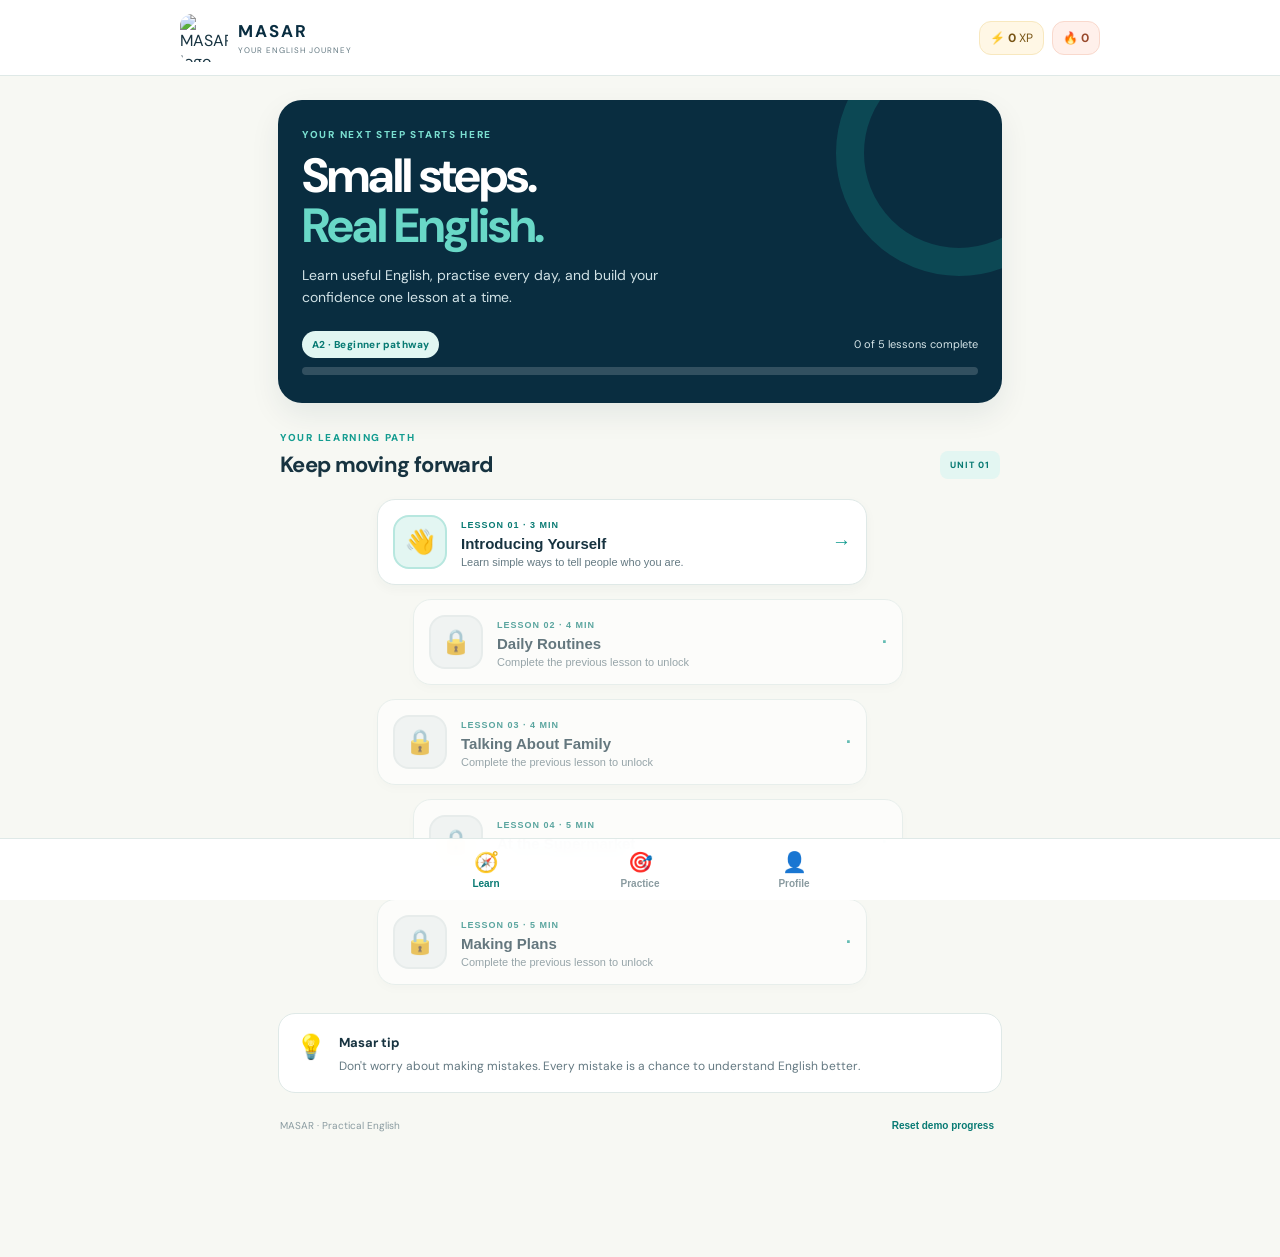
==== index.html @ 2ec02fc0 "Add files via upload Add MASAR app files" ====
<!doctype html>
<html lang="en">
<head>
  <meta charset="utf-8">
  <meta name="viewport" content="width=device-width, initial-scale=1, viewport-fit=cover">
  <meta name="theme-color" content="#092d40">
  <meta name="description" content="MASAR — practical English learning through short lessons and interactive practice.">
  <link rel="manifest" href="manifest.webmanifest">
  <link rel="icon" href="assets/app-icon.png">
  <link rel="stylesheet" href="styles.css">
  <title>MASAR — English Journey</title>
</head>
<body>
  <header class="topbar">
    <div class="brand"><img src="assets/masar-logo.jpg" alt="MASAR logo"><div><strong>MASAR</strong><small>YOUR ENGLISH JOURNEY</small></div></div>
    <div class="stats"><span title="Experience points">⚡ <b id="xp">0</b> XP</span><span title="Learning streak">🔥 <b id="streak">0</b></span></div>
  </header>

  <main>
    <section class="welcome">
      <p class="eyebrow">YOUR NEXT STEP STARTS HERE</p>
      <h1>Small steps.<br><span>Real English.</span></h1>
      <p class="sub">Learn useful English, practise every day, and build your confidence one lesson at a time.</p>
      <div class="level-row"><span class="pill">A2 · Beginner pathway</span><span id="progress-label">0 of 5 lessons complete</span></div>
      <div class="progress"><div id="progress-bar"></div></div>
    </section>

    <section class="path-section">
      <div class="section-title"><div><p class="eyebrow">YOUR LEARNING PATH</p><h2>Keep moving forward</h2></div><span class="tiny-badge">UNIT 01</span></div>
      <div id="lesson-path" class="lesson-path"></div>
    </section>

    <section class="note-card">
      <div class="note-icon">💡</div><div><strong>Masar tip</strong><p>Don't worry about making mistakes. Every mistake is a chance to understand English better.</p></div>
    </section>
    <footer><span>MASAR · Practical English</span><button id="reset-btn" class="text-button">Reset demo progress</button></footer>
  </main>

  <nav class="bottom-nav" aria-label="Main navigation">
    <button class="nav-item active" data-nav="learn"><span>🧭</span>Learn</button>
    <button class="nav-item" data-nav="practice"><span>🎯</span>Practice</button>
    <button class="nav-item" data-nav="profile"><span>👤</span>Profile</button>
  </nav>

  <dialog id="lesson-dialog">
    <div class="dialog-head"><span id="lesson-unit" class="pill">LESSON</span><button id="close-dialog" class="close" aria-label="Close">×</button></div>
    <div id="lesson-content"></div>
  </dialog>
  <div id="toast" class="toast" role="status"></div>
  <script src="app.js"></script>
</body>
</html>
---- styles.css ----
@import url('https://fonts.googleapis.com/css2?family=DM+Sans:wght@400;500;600;700;800&display=swap');
:root{--navy:#092d40;--teal:#159d91;--teal-dark:#087a73;--mint:#e3f6f2;--cream:#f7f8f3;--ink:#173340;--muted:#647982;--line:#dfe9e7;--white:#fff;--gold:#f4b740;--shadow:0 12px 30px rgba(9,45,64,.08)}
*{box-sizing:border-box}body{margin:0;background:var(--cream);color:var(--ink);font-family:"DM Sans",Arial,sans-serif;padding-bottom:90px}.topbar{height:76px;display:flex;align-items:center;justify-content:space-between;padding:10px max(18px,calc((100vw - 920px)/2));background:#fff;border-bottom:1px solid var(--line);position:sticky;top:0;z-index:5}.brand{display:flex;align-items:center;gap:10px}.brand img{width:48px;height:48px;object-fit:cover;border-radius:12px}.brand strong{display:block;font-size:17px;letter-spacing:2px;color:var(--navy)}.brand small{display:block;font-size:8px;letter-spacing:1px;color:var(--muted);margin-top:3px}.stats{display:flex;gap:8px}.stats span{background:#fff7e5;border:1px solid #f8e8bf;padding:8px 10px;border-radius:12px;font-size:12px;color:#775414}.stats span+span{background:#fff0eb;border-color:#f9d9cd;color:#994a2d}main{max-width:760px;margin:auto;padding:24px 18px 30px}.welcome{background:var(--navy);color:white;padding:28px 24px;border-radius:24px;position:relative;overflow:hidden;box-shadow:var(--shadow)}.welcome:after{content:"";position:absolute;width:190px;height:190px;border:28px solid rgba(21,157,145,.24);border-radius:50%;right:-80px;top:-70px}.eyebrow{font-size:10px;letter-spacing:1.7px;font-weight:800;color:var(--teal);margin:0 0 10px}.welcome .eyebrow{color:#7be0d1}.welcome h1{font-size:clamp(32px,7vw,48px);line-height:1.05;letter-spacing:-1.8px;margin:0 0 12px;position:relative;z-index:1}.welcome h1 span{color:#69d8c7}.sub{max-width:430px;line-height:1.6;color:#d1e2e6;font-size:14px;margin:0 0 22px}.level-row{display:flex;align-items:center;justify-content:space-between;gap:8px;flex-wrap:wrap;font-size:11px;color:#d5e4e7;margin-bottom:9px}.pill{background:#e1f6f2;color:#087a73;padding:7px 10px;border-radius:999px;font-size:10px;font-weight:800;letter-spacing:.4px}.progress{height:8px;border-radius:99px;background:rgba(255,255,255,.17);overflow:hidden}.progress div{height:100%;width:0;background:#69d8c7;border-radius:99px;transition:width .3s}.path-section{padding:28px 2px}.section-title{display:flex;justify-content:space-between;align-items:end;margin-bottom:20px}.section-title h2{font-size:22px;letter-spacing:-.6px;margin:0}.section-title .eyebrow{margin-bottom:6px}.tiny-badge{font-size:9px;font-weight:800;letter-spacing:1px;color:var(--teal-dark);background:var(--mint);padding:8px 10px;border-radius:8px}.lesson-path{display:flex;flex-direction:column;align-items:center;gap:14px}.lesson-card{width:min(100%,490px);background:#fff;border:1px solid var(--line);border-radius:18px;padding:15px;display:flex;align-items:center;gap:14px;box-shadow:0 4px 12px rgba(9,45,64,.035);cursor:pointer;text-align:left;color:inherit;transition:transform .15s,border .15s}.lesson-card:hover{transform:translateY(-2px);border-color:#9bd9d0}.lesson-card:nth-child(even){margin-left:36px}.lesson-card:nth-child(odd){margin-right:36px}.lesson-card:disabled{cursor:not-allowed;opacity:.65}.lesson-icon{width:54px;height:54px;flex-shrink:0;border-radius:16px;display:grid;place-items:center;font-size:24px;background:var(--mint);border:2px solid #b7e7df}.lesson-card.done .lesson-icon{background:#dff6df;border-color:#a6dfa6}.lesson-card.locked .lesson-icon{background:#edf1f2;border-color:#e0e7e8}.lesson-meta{flex:1}.lesson-meta small{font-size:9px;color:var(--teal-dark);font-weight:800;letter-spacing:1px}.lesson-meta strong{display:block;font-size:15px;margin:4px 0}.lesson-meta p{margin:0;font-size:11px;color:var(--muted)}.lesson-arrow{font-size:19px;color:var(--teal);font-weight:800}.note-card{display:flex;gap:13px;background:#fff;border:1px solid var(--line);padding:17px;border-radius:17px}.note-icon{font-size:24px}.note-card strong{font-size:13px}.note-card p{font-size:12px;color:var(--muted);line-height:1.5;margin:5px 0 0}footer{display:flex;justify-content:space-between;gap:10px;align-items:center;color:#8a9ba0;font-size:10px;padding:26px 2px 5px}.text-button{border:0;background:none;color:var(--teal-dark);font-weight:700;font-size:10px;cursor:pointer}.bottom-nav{position:fixed;bottom:0;left:0;right:0;display:flex;justify-content:center;gap:min(15vw,100px);background:rgba(255,255,255,.96);border-top:1px solid var(--line);padding:10px 15px max(10px,env(safe-area-inset-bottom));z-index:6;backdrop-filter:blur(12px)}.nav-item{border:0;background:transparent;color:#8a9ba0;display:flex;flex-direction:column;align-items:center;gap:4px;font-size:10px;font-weight:700;min-width:54px;cursor:pointer}.nav-item span{font-size:20px}.nav-item.active{color:var(--teal-dark)}dialog{border:0;border-radius:24px;padding:0;width:min(92vw,500px);max-height:88vh;overflow:auto;box-shadow:0 25px 80px rgba(0,0,0,.25);color:var(--ink)}dialog::backdrop{background:rgba(4,25,35,.6);backdrop-filter:blur(3px)}.dialog-head{display:flex;justify-content:space-between;align-items:center;padding:18px 20px 0}.close{border:0;background:#eef4f3;width:34px;height:34px;border-radius:50%;font-size:22px;cursor:pointer;color:var(--navy)}#lesson-content{padding:10px 22px 24px}.lesson-heading{font-size:25px;margin:10px 0}.lesson-desc{font-size:13px;color:var(--muted);line-height:1.6}.phrase{background:#f0f8f6;border-left:4px solid var(--teal);padding:13px;border-radius:10px;margin:10px 0}.phrase strong{display:block;font-size:17px;color:var(--navy)}.phrase span{font-size:12px;color:var(--muted)}.question{margin:22px 0 12px;font-weight:800;font-size:15px}.answers{display:grid;gap:9px}.answer{padding:13px 14px;text-align:left;background:#fff;border:2px solid var(--line);border-radius:12px;color:var(--ink);font-size:13px;cursor:pointer}.answer.selected{border-color:var(--teal);background:#effaf8}.answer.correct{border-color:#42a85b;background:#e9f8ec}.answer.wrong{border-color:#d86b5e;background:#fff0ee}.feedback{font-size:12px;font-weight:700;margin:12px 0;min-height:18px}.primary-btn{width:100%;border:0;border-radius:13px;padding:14px;background:var(--teal);color:white;font-weight:800;font-size:14px;cursor:pointer;margin-top:12px}.primary-btn:disabled{opacity:.4;cursor:not-allowed}.toast{position:fixed;bottom:90px;left:50%;transform:translate(-50%,20px);opacity:0;pointer-events:none;background:var(--navy);color:white;padding:12px 17px;border-radius:12px;font-size:12px;z-index:20;transition:.2s;max-width:90vw;text-align:center}.toast.show{opacity:1;transform:translate(-50%,0)}.profile-panel{background:#fff;border:1px solid var(--line);padding:22px;border-radius:20px;margin-top:20px}.profile-panel h2{margin-top:0}.profile-stat{display:flex;justify-content:space-between;border-bottom:1px solid var(--line);padding:13px 0;font-size:13px}.profile-stat:last-child{border:0}@media(max-width:420px){.welcome{padding:24px 18px}.lesson-card:nth-child(even){margin-left:14px}.lesson-card:nth-child(odd){margin-right:14px}.lesson-icon{width:47px;height:47px}.lesson-meta strong{font-size:13px}.section-title h2{font-size:19px}}
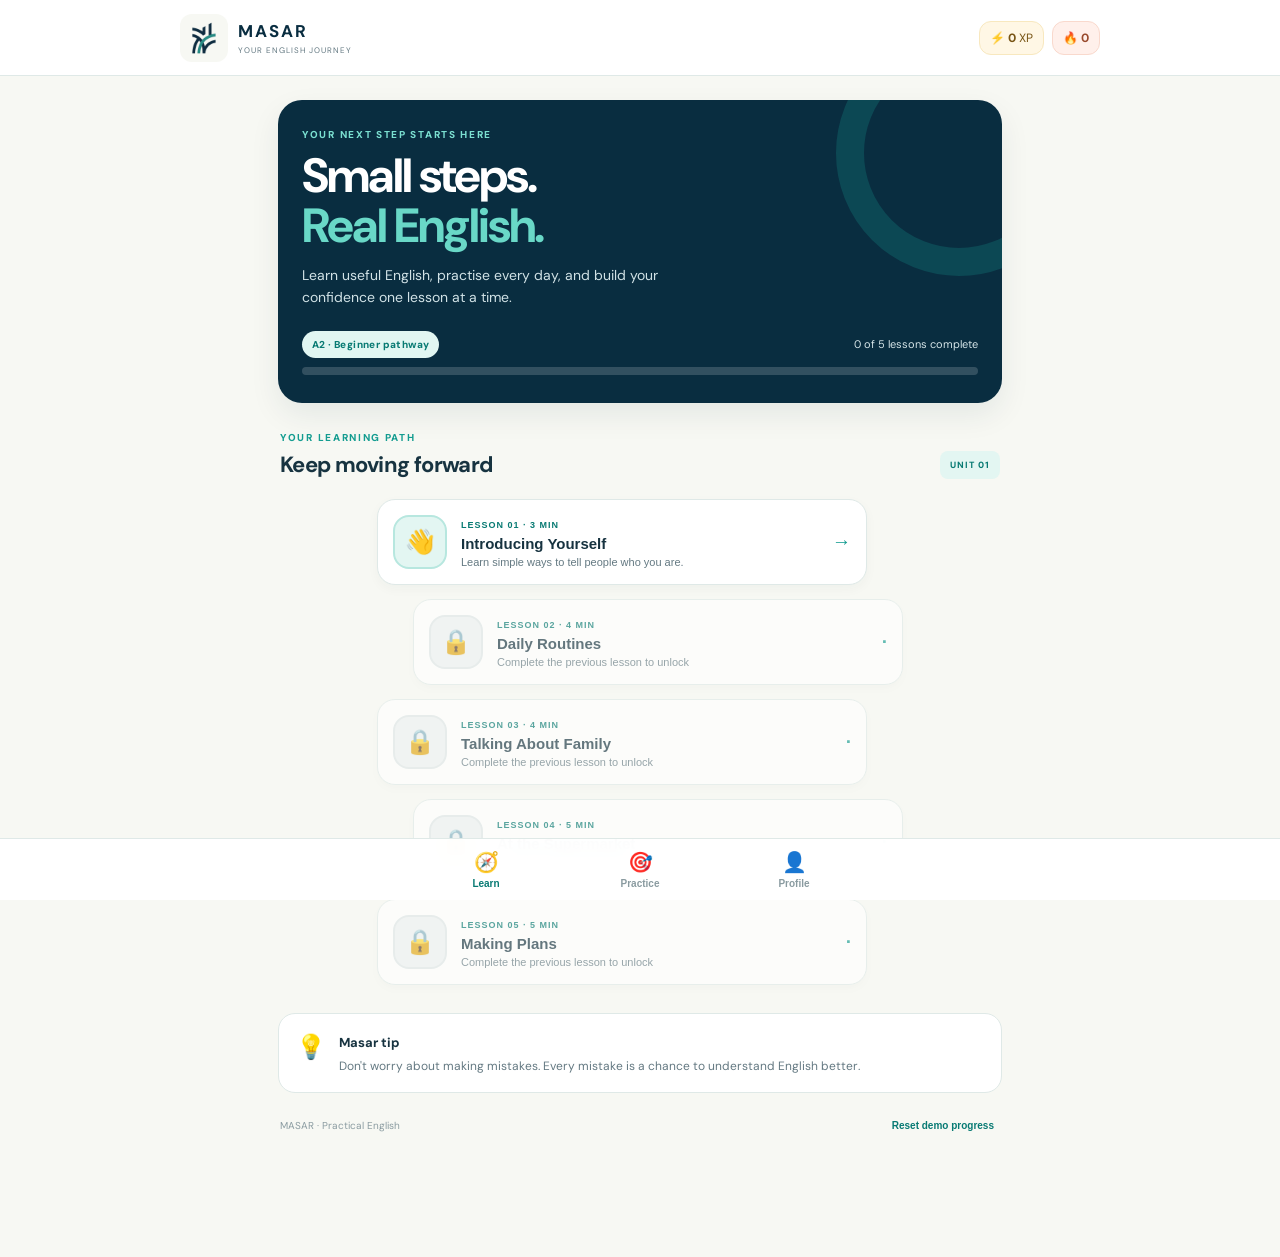
==== commit f09f4f06: "Update logo image source in index.html Update logo path to use the new MASAR PNG image" ====
--- a/index.html
+++ b/index.html
@@ -12,7 +12,7 @@
 </head>
 <body>
   <header class="topbar">
-    <div class="brand"><img src="assets/masar-logo.jpg" alt="MASAR logo"><div><strong>MASAR</strong><small>YOUR ENGLISH JOURNEY</small></div></div>
+    <div class="brand"><img src="masar-logo.png" alt="MASAR logo"><div><strong>MASAR</strong><small>YOUR ENGLISH JOURNEY</small></div></div>
     <div class="stats"><span title="Experience points">⚡ <b id="xp">0</b> XP</span><span title="Learning streak">🔥 <b id="streak">0</b></span></div>
   </header>
 
@@ -49,4 +49,4 @@
   <div id="toast" class="toast" role="status"></div>
   <script src="app.js"></script>
 </body>
-</html>+</html>
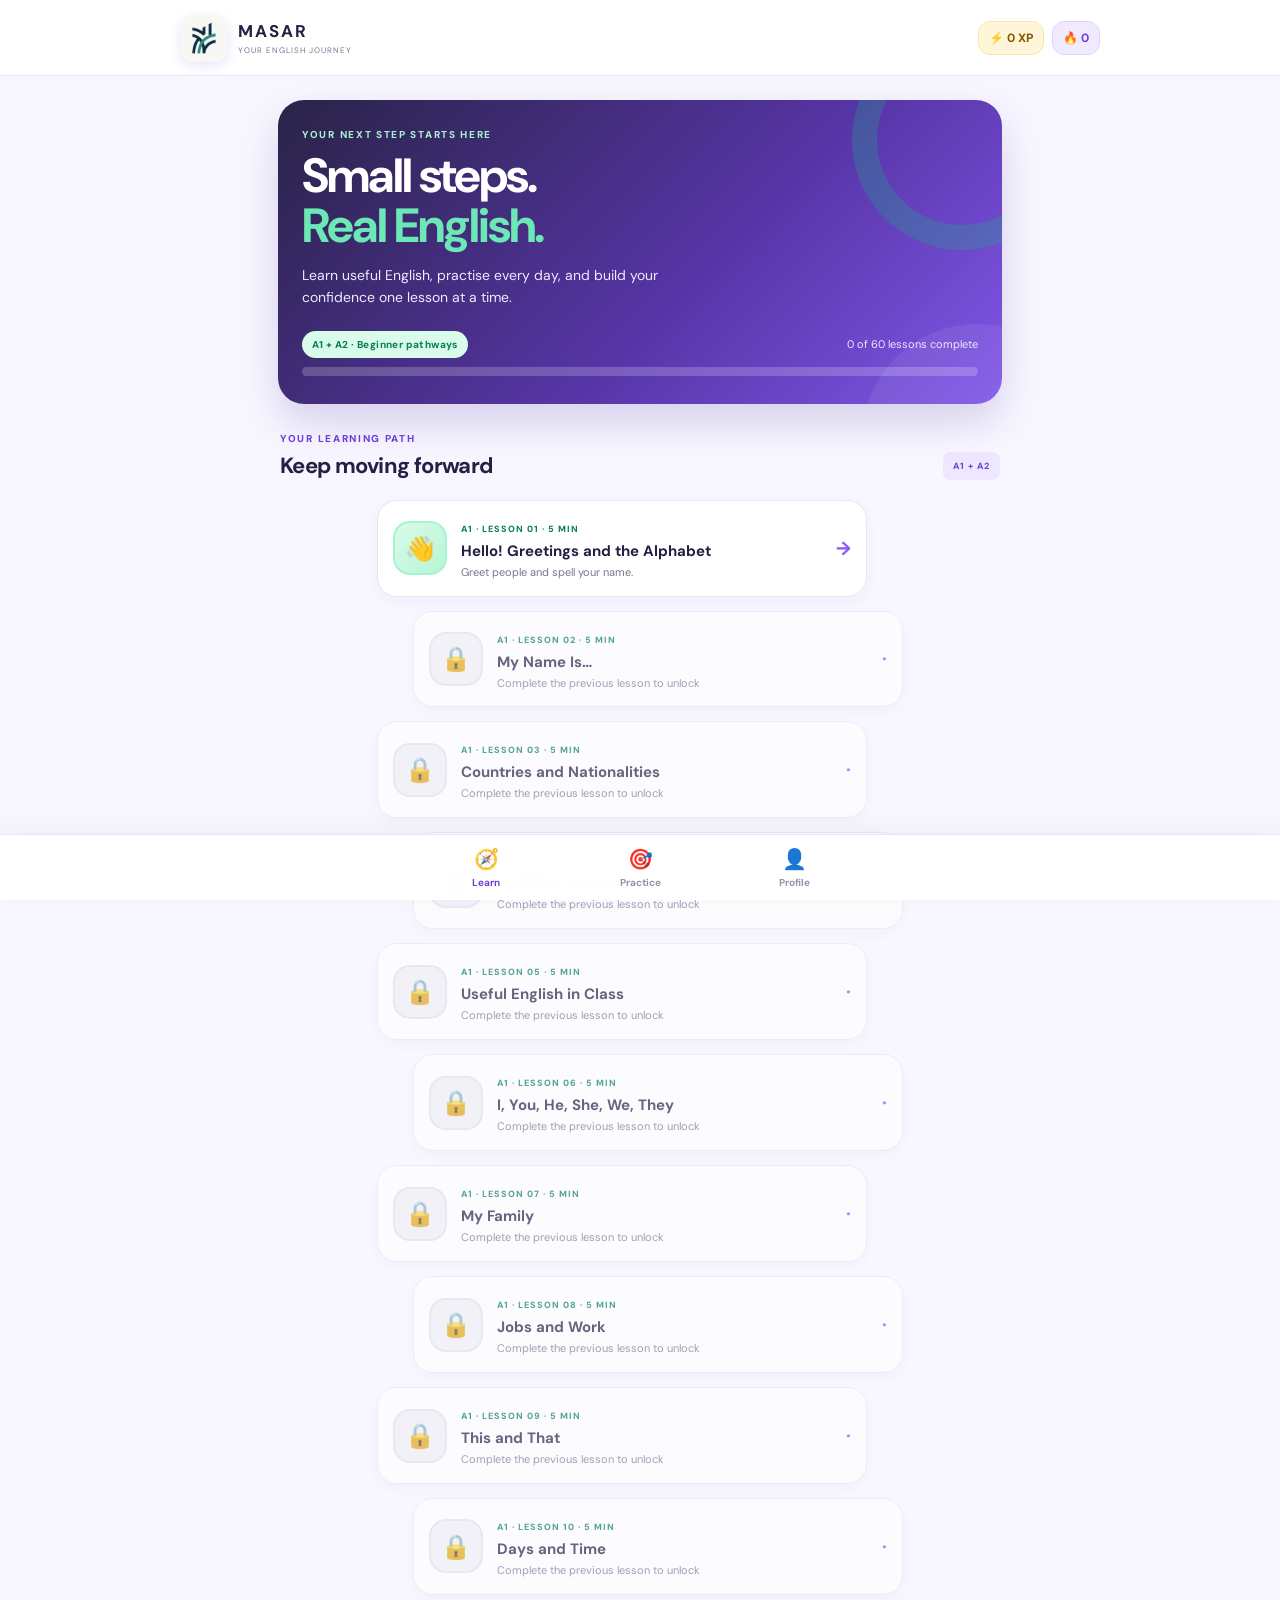
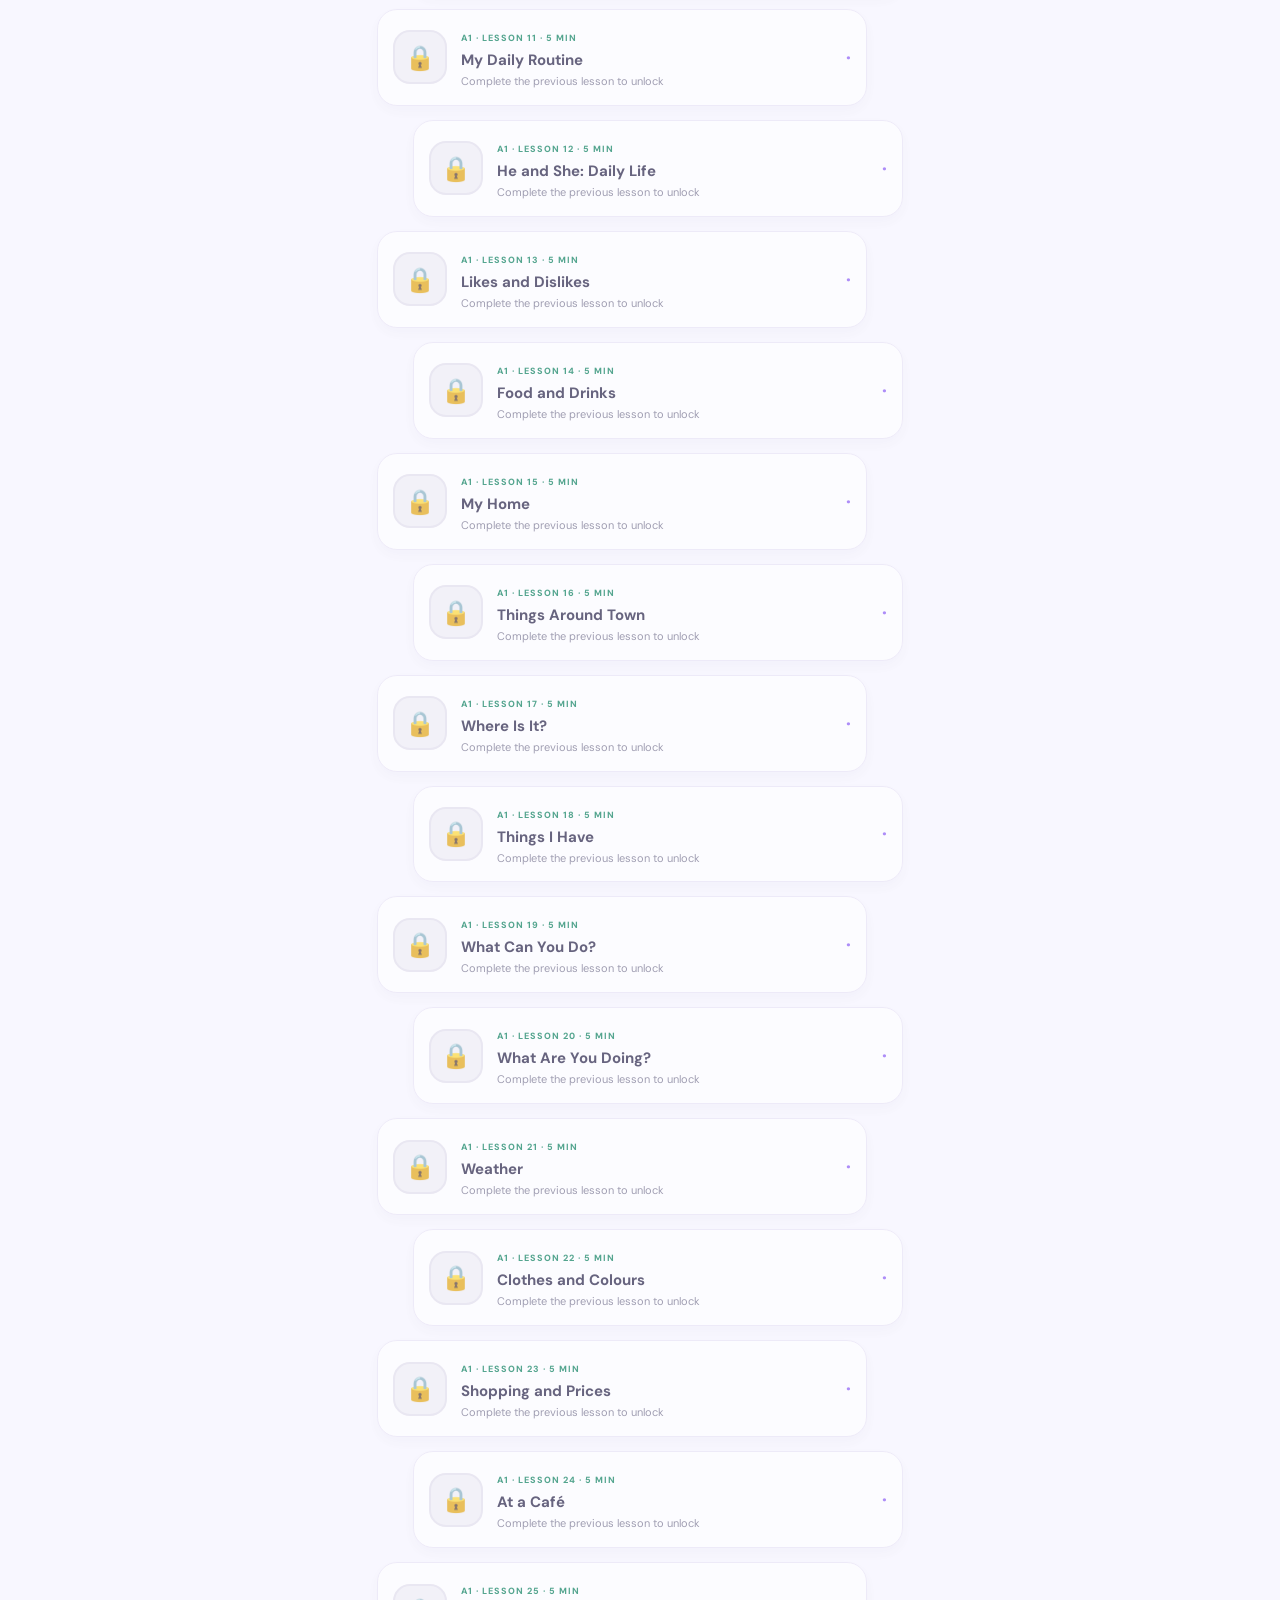
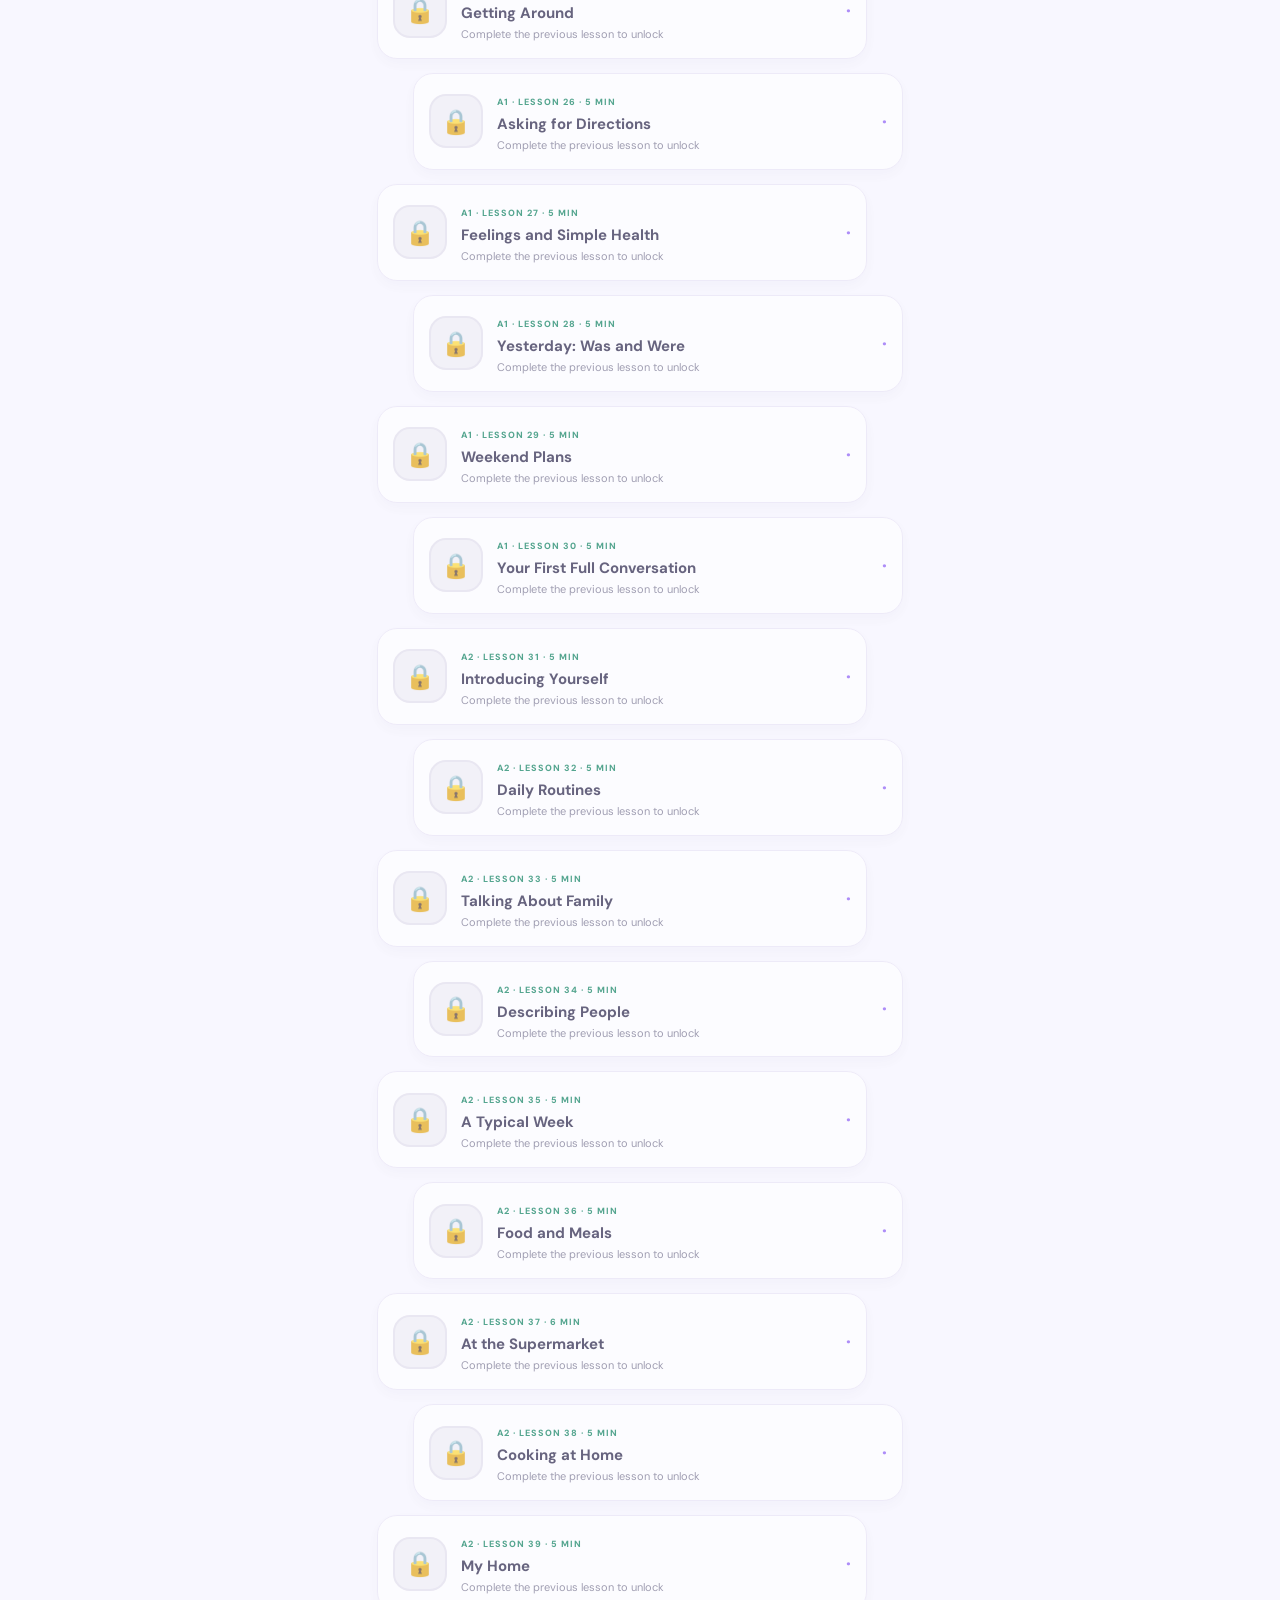
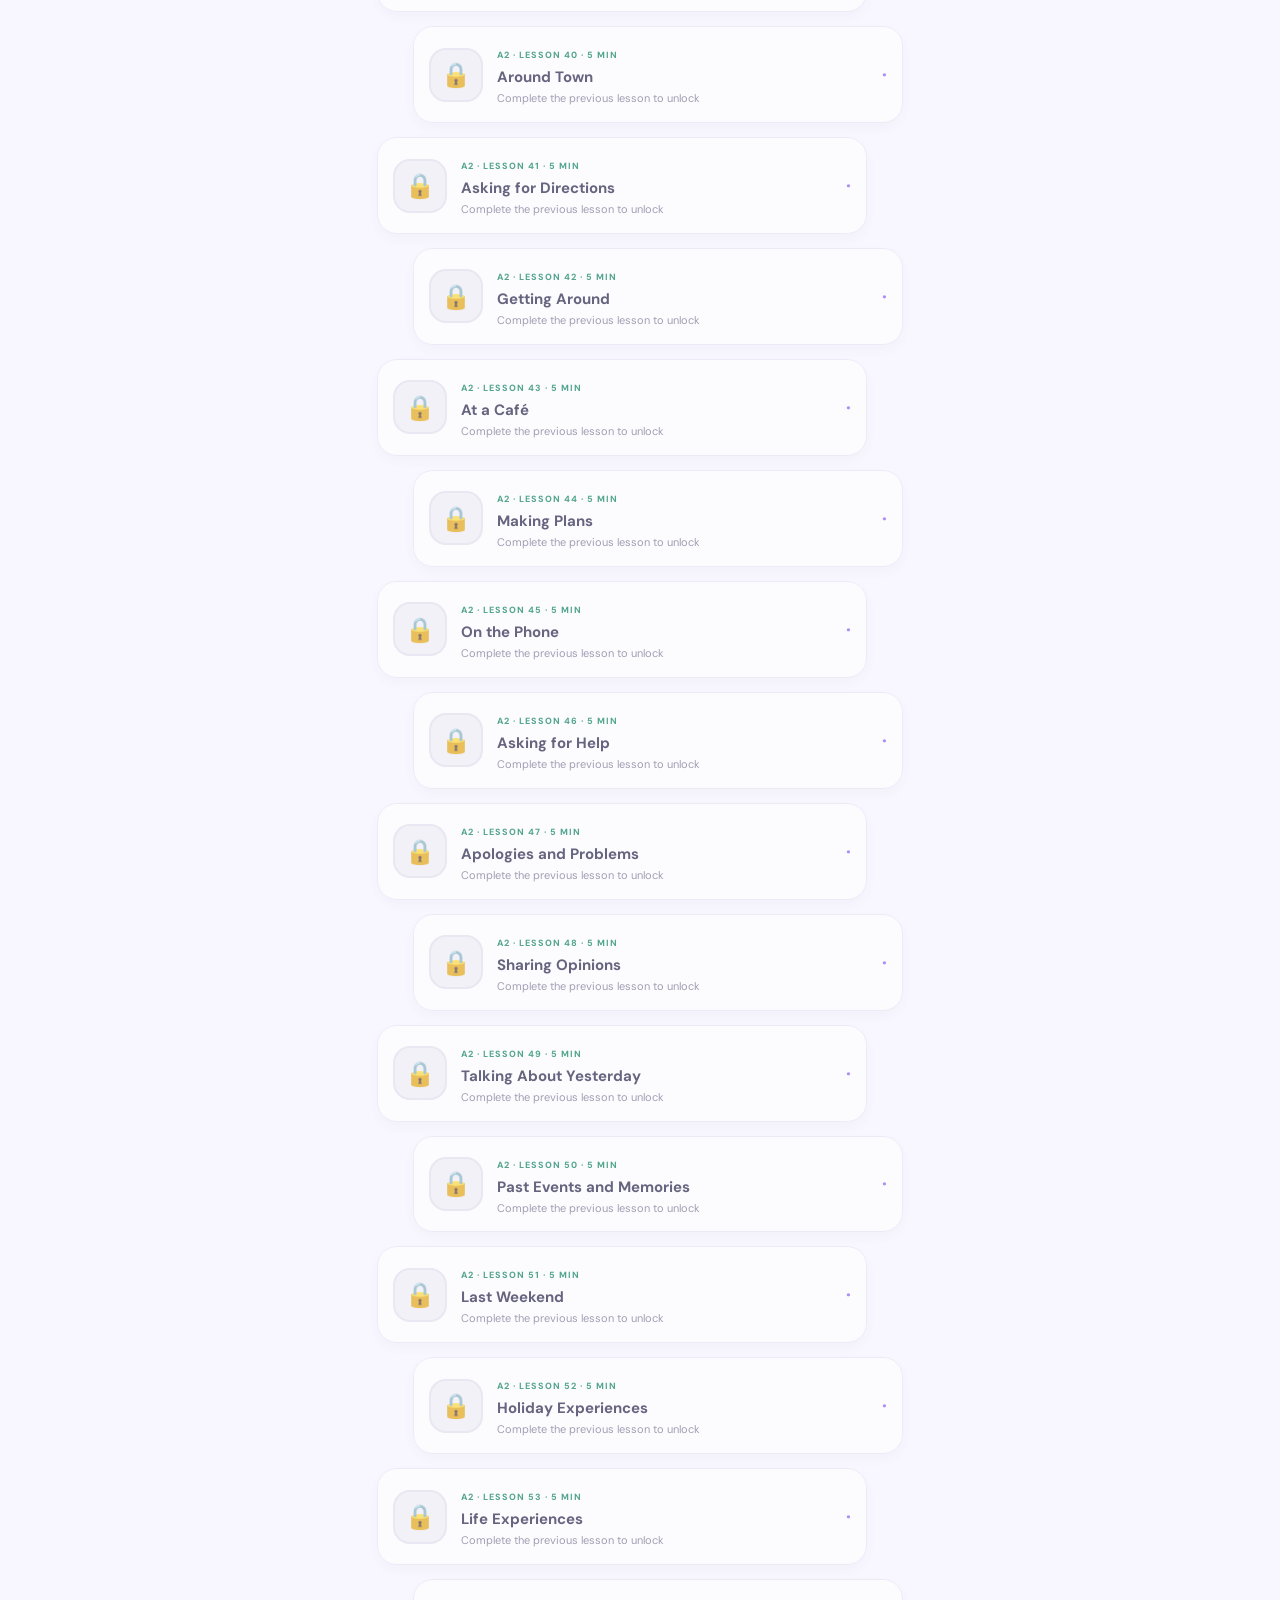
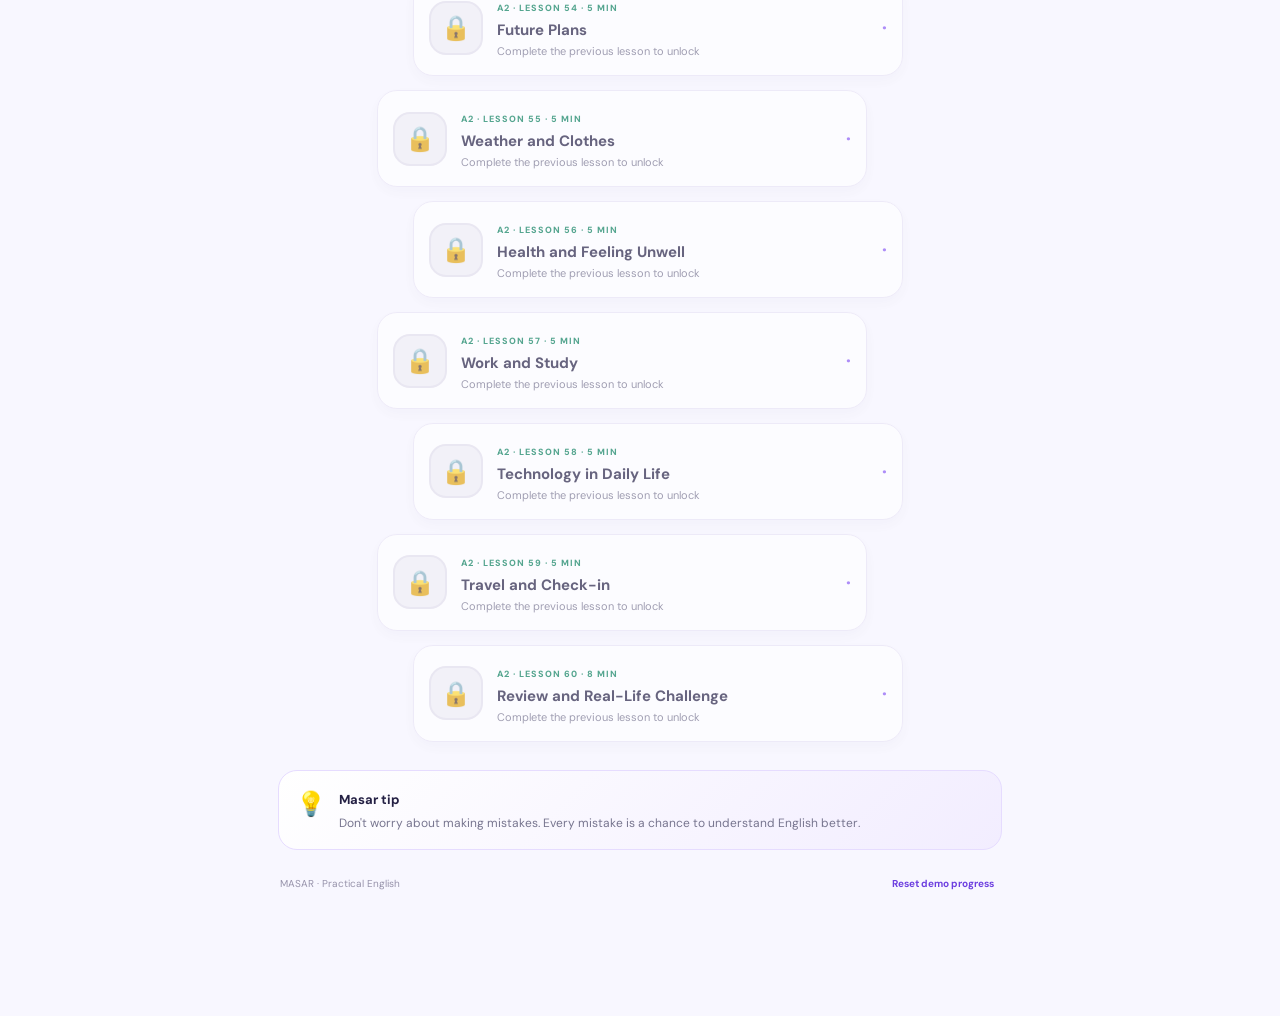
==== commit a684ba0e: "Add files via upload" ====
--- a/index.html
+++ b/index.html
@@ -8,6 +8,7 @@
   <link rel="manifest" href="manifest.webmanifest">
   <link rel="icon" href="assets/app-icon.png">
   <link rel="stylesheet" href="styles.css">
+  <link rel="stylesheet" href="profile-enhancements.css">
   <title>MASAR — English Journey</title>
 </head>
 <body>
@@ -15,38 +16,34 @@
     <div class="brand"><img src="masar-logo.png" alt="MASAR logo"><div><strong>MASAR</strong><small>YOUR ENGLISH JOURNEY</small></div></div>
     <div class="stats"><span title="Experience points">⚡ <b id="xp">0</b> XP</span><span title="Learning streak">🔥 <b id="streak">0</b></span></div>
   </header>
-
   <main>
     <section class="welcome">
       <p class="eyebrow">YOUR NEXT STEP STARTS HERE</p>
       <h1>Small steps.<br><span>Real English.</span></h1>
       <p class="sub">Learn useful English, practise every day, and build your confidence one lesson at a time.</p>
-      <div class="level-row"><span class="pill">A2 · Beginner pathway</span><span id="progress-label">0 of 5 lessons complete</span></div>
+      <div class="level-row"><span class="pill">A1 + A2 · Beginner pathways</span><span id="progress-label">0 of 60 lessons complete</span></div>
       <div class="progress"><div id="progress-bar"></div></div>
     </section>
-
     <section class="path-section">
-      <div class="section-title"><div><p class="eyebrow">YOUR LEARNING PATH</p><h2>Keep moving forward</h2></div><span class="tiny-badge">UNIT 01</span></div>
+      <div class="section-title"><div><p class="eyebrow">YOUR LEARNING PATH</p><h2>Keep moving forward</h2></div><span class="tiny-badge">A1 + A2</span></div>
       <div id="lesson-path" class="lesson-path"></div>
     </section>
-
     <section class="note-card">
       <div class="note-icon">💡</div><div><strong>Masar tip</strong><p>Don't worry about making mistakes. Every mistake is a chance to understand English better.</p></div>
     </section>
     <footer><span>MASAR · Practical English</span><button id="reset-btn" class="text-button">Reset demo progress</button></footer>
   </main>
-
   <nav class="bottom-nav" aria-label="Main navigation">
     <button class="nav-item active" data-nav="learn"><span>🧭</span>Learn</button>
     <button class="nav-item" data-nav="practice"><span>🎯</span>Practice</button>
     <button class="nav-item" data-nav="profile"><span>👤</span>Profile</button>
   </nav>
-
   <dialog id="lesson-dialog">
     <div class="dialog-head"><span id="lesson-unit" class="pill">LESSON</span><button id="close-dialog" class="close" aria-label="Close">×</button></div>
     <div id="lesson-content"></div>
   </dialog>
   <div id="toast" class="toast" role="status"></div>
   <script src="app.js"></script>
+  <script src="profile-enhancements.js"></script>
 </body>
 </html>
--- a/styles.css
+++ b/styles.css
@@ -1,3 +1,176 @@
 @import url('https://fonts.googleapis.com/css2?family=DM+Sans:wght@400;500;600;700;800&display=swap');
-:root{--navy:#092d40;--teal:#159d91;--teal-dark:#087a73;--mint:#e3f6f2;--cream:#f7f8f3;--ink:#173340;--muted:#647982;--line:#dfe9e7;--white:#fff;--gold:#f4b740;--shadow:0 12px 30px rgba(9,45,64,.08)}
-*{box-sizing:border-box}body{margin:0;background:var(--cream);color:var(--ink);font-family:"DM Sans",Arial,sans-serif;padding-bottom:90px}.topbar{height:76px;display:flex;align-items:center;justify-content:space-between;padding:10px max(18px,calc((100vw - 920px)/2));background:#fff;border-bottom:1px solid var(--line);position:sticky;top:0;z-index:5}.brand{display:flex;align-items:center;gap:10px}.brand img{width:48px;height:48px;object-fit:cover;border-radius:12px}.brand strong{display:block;font-size:17px;letter-spacing:2px;color:var(--navy)}.brand small{display:block;font-size:8px;letter-spacing:1px;color:var(--muted);margin-top:3px}.stats{display:flex;gap:8px}.stats span{background:#fff7e5;border:1px solid #f8e8bf;padding:8px 10px;border-radius:12px;font-size:12px;color:#775414}.stats span+span{background:#fff0eb;border-color:#f9d9cd;color:#994a2d}main{max-width:760px;margin:auto;padding:24px 18px 30px}.welcome{background:var(--navy);color:white;padding:28px 24px;border-radius:24px;position:relative;overflow:hidden;box-shadow:var(--shadow)}.welcome:after{content:"";position:absolute;width:190px;height:190px;border:28px solid rgba(21,157,145,.24);border-radius:50%;right:-80px;top:-70px}.eyebrow{font-size:10px;letter-spacing:1.7px;font-weight:800;color:var(--teal);margin:0 0 10px}.welcome .eyebrow{color:#7be0d1}.welcome h1{font-size:clamp(32px,7vw,48px);line-height:1.05;letter-spacing:-1.8px;margin:0 0 12px;position:relative;z-index:1}.welcome h1 span{color:#69d8c7}.sub{max-width:430px;line-height:1.6;color:#d1e2e6;font-size:14px;margin:0 0 22px}.level-row{display:flex;align-items:center;justify-content:space-between;gap:8px;flex-wrap:wrap;font-size:11px;color:#d5e4e7;margin-bottom:9px}.pill{background:#e1f6f2;color:#087a73;padding:7px 10px;border-radius:999px;font-size:10px;font-weight:800;letter-spacing:.4px}.progress{height:8px;border-radius:99px;background:rgba(255,255,255,.17);overflow:hidden}.progress div{height:100%;width:0;background:#69d8c7;border-radius:99px;transition:width .3s}.path-section{padding:28px 2px}.section-title{display:flex;justify-content:space-between;align-items:end;margin-bottom:20px}.section-title h2{font-size:22px;letter-spacing:-.6px;margin:0}.section-title .eyebrow{margin-bottom:6px}.tiny-badge{font-size:9px;font-weight:800;letter-spacing:1px;color:var(--teal-dark);background:var(--mint);padding:8px 10px;border-radius:8px}.lesson-path{display:flex;flex-direction:column;align-items:center;gap:14px}.lesson-card{width:min(100%,490px);background:#fff;border:1px solid var(--line);border-radius:18px;padding:15px;display:flex;align-items:center;gap:14px;box-shadow:0 4px 12px rgba(9,45,64,.035);cursor:pointer;text-align:left;color:inherit;transition:transform .15s,border .15s}.lesson-card:hover{transform:translateY(-2px);border-color:#9bd9d0}.lesson-card:nth-child(even){margin-left:36px}.lesson-card:nth-child(odd){margin-right:36px}.lesson-card:disabled{cursor:not-allowed;opacity:.65}.lesson-icon{width:54px;height:54px;flex-shrink:0;border-radius:16px;display:grid;place-items:center;font-size:24px;background:var(--mint);border:2px solid #b7e7df}.lesson-card.done .lesson-icon{background:#dff6df;border-color:#a6dfa6}.lesson-card.locked .lesson-icon{background:#edf1f2;border-color:#e0e7e8}.lesson-meta{flex:1}.lesson-meta small{font-size:9px;color:var(--teal-dark);font-weight:800;letter-spacing:1px}.lesson-meta strong{display:block;font-size:15px;margin:4px 0}.lesson-meta p{margin:0;font-size:11px;color:var(--muted)}.lesson-arrow{font-size:19px;color:var(--teal);font-weight:800}.note-card{display:flex;gap:13px;background:#fff;border:1px solid var(--line);padding:17px;border-radius:17px}.note-icon{font-size:24px}.note-card strong{font-size:13px}.note-card p{font-size:12px;color:var(--muted);line-height:1.5;margin:5px 0 0}footer{display:flex;justify-content:space-between;gap:10px;align-items:center;color:#8a9ba0;font-size:10px;padding:26px 2px 5px}.text-button{border:0;background:none;color:var(--teal-dark);font-weight:700;font-size:10px;cursor:pointer}.bottom-nav{position:fixed;bottom:0;left:0;right:0;display:flex;justify-content:center;gap:min(15vw,100px);background:rgba(255,255,255,.96);border-top:1px solid var(--line);padding:10px 15px max(10px,env(safe-area-inset-bottom));z-index:6;backdrop-filter:blur(12px)}.nav-item{border:0;background:transparent;color:#8a9ba0;display:flex;flex-direction:column;align-items:center;gap:4px;font-size:10px;font-weight:700;min-width:54px;cursor:pointer}.nav-item span{font-size:20px}.nav-item.active{color:var(--teal-dark)}dialog{border:0;border-radius:24px;padding:0;width:min(92vw,500px);max-height:88vh;overflow:auto;box-shadow:0 25px 80px rgba(0,0,0,.25);color:var(--ink)}dialog::backdrop{background:rgba(4,25,35,.6);backdrop-filter:blur(3px)}.dialog-head{display:flex;justify-content:space-between;align-items:center;padding:18px 20px 0}.close{border:0;background:#eef4f3;width:34px;height:34px;border-radius:50%;font-size:22px;cursor:pointer;color:var(--navy)}#lesson-content{padding:10px 22px 24px}.lesson-heading{font-size:25px;margin:10px 0}.lesson-desc{font-size:13px;color:var(--muted);line-height:1.6}.phrase{background:#f0f8f6;border-left:4px solid var(--teal);padding:13px;border-radius:10px;margin:10px 0}.phrase strong{display:block;font-size:17px;color:var(--navy)}.phrase span{font-size:12px;color:var(--muted)}.question{margin:22px 0 12px;font-weight:800;font-size:15px}.answers{display:grid;gap:9px}.answer{padding:13px 14px;text-align:left;background:#fff;border:2px solid var(--line);border-radius:12px;color:var(--ink);font-size:13px;cursor:pointer}.answer.selected{border-color:var(--teal);background:#effaf8}.answer.correct{border-color:#42a85b;background:#e9f8ec}.answer.wrong{border-color:#d86b5e;background:#fff0ee}.feedback{font-size:12px;font-weight:700;margin:12px 0;min-height:18px}.primary-btn{width:100%;border:0;border-radius:13px;padding:14px;background:var(--teal);color:white;font-weight:800;font-size:14px;cursor:pointer;margin-top:12px}.primary-btn:disabled{opacity:.4;cursor:not-allowed}.toast{position:fixed;bottom:90px;left:50%;transform:translate(-50%,20px);opacity:0;pointer-events:none;background:var(--navy);color:white;padding:12px 17px;border-radius:12px;font-size:12px;z-index:20;transition:.2s;max-width:90vw;text-align:center}.toast.show{opacity:1;transform:translate(-50%,0)}.profile-panel{background:#fff;border:1px solid var(--line);padding:22px;border-radius:20px;margin-top:20px}.profile-panel h2{margin-top:0}.profile-stat{display:flex;justify-content:space-between;border-bottom:1px solid var(--line);padding:13px 0;font-size:13px}.profile-stat:last-child{border:0}@media(max-width:420px){.welcome{padding:24px 18px}.lesson-card:nth-child(even){margin-left:14px}.lesson-card:nth-child(odd){margin-right:14px}.lesson-icon{width:47px;height:47px}.lesson-meta strong{font-size:13px}.section-title h2{font-size:19px}}
+
+:root {
+  --navy: #242044;
+  --teal: #10b981;
+  --teal-dark: #087f5b;
+  --mint: #d9fbe9;
+  --cream: #f8f7ff;
+  --ink: #292642;
+  --muted: #77758f;
+  --line: #e9e5f5;
+  --white: #fff;
+  --gold: #fbbf24;
+  --purple: #8b5cf6;
+  --purple-dark: #6d3fe0;
+  --purple-light: #eee7ff;
+  --shadow: 0 12px 30px rgba(45, 32, 90, .09);
+}
+
+* { box-sizing: border-box; }
+html { scroll-behavior: smooth; }
+body {
+  margin: 0;
+  background: var(--cream);
+  color: var(--ink);
+  font-family: "DM Sans", Arial, sans-serif;
+  padding-bottom: 90px;
+}
+button { font: inherit; }
+button:focus-visible { outline: 3px solid rgba(139, 92, 246, .45); outline-offset: 3px; }
+
+.topbar {
+  min-height: 76px;
+  display: flex;
+  align-items: center;
+  justify-content: space-between;
+  gap: 12px;
+  padding: 10px max(18px, calc((100vw - 920px) / 2));
+  background: rgba(255,255,255,.96);
+  border-bottom: 1px solid var(--line);
+  position: sticky;
+  top: 0;
+  z-index: 5;
+  backdrop-filter: blur(14px);
+}
+.brand { display: flex; align-items: center; gap: 10px; min-width: 0; }
+.brand img { width: 48px; height: 48px; object-fit: cover; border-radius: 15px; box-shadow: 0 4px 12px rgba(109,63,224,.14); }
+.brand strong { display: block; font-size: 17px; letter-spacing: 2px; color: var(--navy); }
+.brand small { display: block; font-size: 8px; letter-spacing: 1px; color: var(--muted); margin-top: 3px; }
+.stats { display: flex; gap: 8px; flex-wrap: wrap; justify-content: flex-end; }
+.stats span { background: #fff6d9; border: 1px solid #f9e7a7; padding: 8px 10px; border-radius: 12px; font-size: 12px; color: #815b00; font-weight: 800; }
+.stats span + span { background: #f1eaff; border-color: #e0d2ff; color: var(--purple-dark); }
+
+main { max-width: 760px; margin: auto; padding: 24px 18px 30px; }
+.welcome {
+  background: linear-gradient(135deg, #292347 0%, #5735a7 58%, #8057e8 100%);
+  color: white;
+  padding: 28px 24px;
+  border-radius: 26px;
+  position: relative;
+  overflow: hidden;
+  box-shadow: 0 18px 40px rgba(82, 52, 159, .2);
+}
+.welcome:before { content: ""; position: absolute; width: 230px; height: 230px; border-radius: 50%; background: rgba(255,255,255,.07); right: -90px; bottom: -150px; }
+.welcome:after { content: ""; position: absolute; width: 170px; height: 170px; border: 25px solid rgba(16,185,129,.25); border-radius: 50%; right: -70px; top: -70px; }
+.eyebrow { font-size: 10px; letter-spacing: 1.7px; font-weight: 800; color: var(--purple-dark); margin: 0 0 10px; text-transform: uppercase; }
+.welcome .eyebrow { color: #a7f3d0; }
+.welcome h1 { font-size: clamp(32px, 7vw, 48px); line-height: 1.05; letter-spacing: -1.8px; margin: 0 0 12px; position: relative; z-index: 1; }
+.welcome h1 span { color: #6ee7b7; }
+.sub { max-width: 430px; line-height: 1.6; color: #eee9ff; font-size: 14px; margin: 0 0 22px; position: relative; z-index: 1; }
+.level-row { display: flex; align-items: center; justify-content: space-between; gap: 8px; flex-wrap: wrap; font-size: 11px; color: #eee9ff; margin-bottom: 9px; position: relative; z-index: 1; }
+.pill { background: #d9fbe9; color: #087f5b; padding: 7px 10px; border-radius: 999px; font-size: 10px; font-weight: 800; letter-spacing: .4px; }
+.progress { height: 9px; border-radius: 99px; background: rgba(255,255,255,.2); overflow: hidden; position: relative; z-index: 1; }
+.progress div { height: 100%; width: 0; background: linear-gradient(90deg, #6ee7b7, #fbbf24); border-radius: 99px; transition: width .3s; }
+
+.path-section { padding: 28px 2px; }
+.section-title { display: flex; justify-content: space-between; align-items: end; gap: 12px; margin-bottom: 20px; }
+.section-title h2 { font-size: 22px; letter-spacing: -.6px; margin: 0; color: var(--navy); }
+.section-title .eyebrow { margin-bottom: 6px; }
+.tiny-badge { font-size: 9px; font-weight: 800; letter-spacing: 1px; color: var(--purple-dark); background: var(--purple-light); padding: 8px 10px; border-radius: 8px; white-space: nowrap; }
+.lesson-path { display: flex; flex-direction: column; align-items: center; gap: 14px; }
+.lesson-card {
+  width: min(100%, 490px);
+  background: #fff;
+  border: 1px solid var(--line);
+  border-radius: 20px;
+  padding: 15px;
+  display: flex;
+  align-items: center;
+  gap: 14px;
+  box-shadow: 0 5px 15px rgba(45,32,90,.045);
+  cursor: pointer;
+  text-align: left;
+  color: inherit;
+  transition: transform .18s ease, border-color .18s ease, box-shadow .18s ease;
+}
+.lesson-card:hover { transform: translateY(-3px); border-color: #bca8ff; box-shadow: 0 12px 25px rgba(91,61,171,.11); }
+.lesson-card:nth-child(even) { margin-left: 36px; }
+.lesson-card:nth-child(odd) { margin-right: 36px; }
+.lesson-card:disabled { cursor: not-allowed; opacity: .68; }
+.lesson-icon { width: 54px; height: 54px; flex-shrink: 0; border-radius: 17px; display: grid; place-items: center; font-size: 24px; background: linear-gradient(135deg, #d9fbe9, #b7f4d5); border: 2px solid #a7f3d0; }
+.lesson-card:nth-child(4n+2) .lesson-icon { background: linear-gradient(135deg, #eee7ff, #d9caff); border-color: #d3c2ff; }
+.lesson-card:nth-child(4n+3) .lesson-icon { background: linear-gradient(135deg, #fff5cc, #ffe69a); border-color: #fce28b; }
+.lesson-card:nth-child(4n) .lesson-icon { background: linear-gradient(135deg, #ffe6f1, #ffd0e5); border-color: #ffc2dd; }
+.lesson-card.done .lesson-icon { background: #d9fbe9; border-color: #6ee7b7; }
+.lesson-card.locked .lesson-icon { background: #f0eff5; border-color: #e3e0ec; }
+.lesson-meta { flex: 1; min-width: 0; }
+.lesson-meta small { font-size: 9px; color: var(--teal-dark); font-weight: 800; letter-spacing: 1px; }
+.lesson-meta strong { display: block; font-size: 15px; margin: 4px 0; color: var(--navy); }
+.lesson-meta p { margin: 0; font-size: 11px; color: var(--muted); line-height: 1.45; }
+.lesson-arrow { font-size: 19px; color: var(--purple); font-weight: 800; }
+
+.note-card { display: flex; gap: 13px; background: linear-gradient(135deg, #fff, #f2edff); border: 1px solid #e6dcff; padding: 17px; border-radius: 19px; }
+.note-icon { font-size: 24px; }
+.note-card strong { font-size: 13px; color: var(--navy); }
+.note-card p { font-size: 12px; color: var(--muted); line-height: 1.5; margin: 5px 0 0; }
+footer { display: flex; justify-content: space-between; gap: 10px; align-items: center; color: #9692aa; font-size: 10px; padding: 26px 2px 5px; }
+.text-button { border: 0; background: none; color: var(--purple-dark); font-weight: 700; font-size: 10px; cursor: pointer; }
+
+.bottom-nav { position: fixed; bottom: 0; left: 0; right: 0; display: flex; justify-content: center; gap: min(15vw, 100px); background: rgba(255,255,255,.96); border-top: 1px solid var(--line); padding: 10px 15px max(10px, env(safe-area-inset-bottom)); z-index: 6; backdrop-filter: blur(12px); box-shadow: 0 -6px 24px rgba(45,32,90,.045); }
+.nav-item { border: 0; background: transparent; color: #9692aa; display: flex; flex-direction: column; align-items: center; gap: 4px; font-size: 10px; font-weight: 700; min-width: 54px; cursor: pointer; }
+.nav-item span { font-size: 20px; }
+.nav-item.active { color: var(--purple-dark); }
+
+ dialog { border: 0; border-radius: 24px; padding: 0; width: min(92vw, 500px); max-height: 88vh; overflow: auto; box-shadow: 0 25px 80px rgba(25,16,55,.25); color: var(--ink); }
+dialog::backdrop { background: rgba(24,17,49,.62); backdrop-filter: blur(3px); }
+.dialog-head { display: flex; justify-content: space-between; align-items: center; padding: 18px 20px 0; }
+.close { border: 0; background: #f0ebff; width: 34px; height: 34px; border-radius: 50%; font-size: 22px; cursor: pointer; color: var(--navy); }
+#lesson-content { padding: 10px 22px 24px; }
+.lesson-heading { font-size: 25px; margin: 10px 0; color: var(--navy); }
+.lesson-desc { font-size: 13px; color: var(--muted); line-height: 1.6; }
+.phrase { background: #eafbf3; border-left: 4px solid var(--teal); padding: 13px; border-radius: 10px; margin: 10px 0; }
+.phrase strong { display: block; font-size: 17px; color: var(--navy); }
+.phrase span { font-size: 12px; color: var(--muted); }
+.question { margin: 22px 0 12px; font-weight: 800; font-size: 15px; color: var(--navy); }
+.answers { display: grid; gap: 9px; }
+.answer { padding: 13px 14px; text-align: left; background: #fff; border: 2px solid var(--line); border-radius: 12px; color: var(--ink); font-size: 13px; cursor: pointer; transition: .15s; }
+.answer:hover { border-color: #c7b5ff; }
+.answer.selected { border-color: var(--purple); background: #f5f0ff; }
+.answer.correct { border-color: #42a85b; background: #e9f8ec; }
+.answer.wrong { border-color: #d86b5e; background: #fff0ee; }
+.feedback { font-size: 12px; font-weight: 700; margin: 12px 0; min-height: 18px; }
+.primary-btn { width: 100%; border: 0; border-radius: 13px; padding: 14px; background: linear-gradient(100deg, var(--purple-dark), var(--purple)); color: white; font-weight: 800; font-size: 14px; cursor: pointer; margin-top: 12px; box-shadow: 0 6px 15px rgba(109,63,224,.18); }
+.primary-btn:hover { filter: brightness(1.04); }
+.primary-btn:disabled { opacity: .4; cursor: not-allowed; box-shadow: none; }
+.toast { position: fixed; bottom: 90px; left: 50%; transform: translate(-50%,20px); opacity: 0; pointer-events: none; background: var(--navy); color: white; padding: 12px 17px; border-radius: 12px; font-size: 12px; z-index: 20; transition: .2s; max-width: 90vw; text-align: center; }
+.toast.show { opacity: 1; transform: translate(-50%,0); }
+.profile-panel { background: #fff; border: 1px solid var(--line); padding: 22px; border-radius: 20px; margin-top: 20px; box-shadow: 0 6px 18px rgba(45,32,90,.04); }
+.profile-panel h2 { margin-top: 0; color: var(--navy); }
+.profile-stat { display: flex; justify-content: space-between; gap: 12px; border-bottom: 1px solid var(--line); padding: 13px 0; font-size: 13px; }
+.profile-stat:last-child { border: 0; }
+
+@media (max-width: 520px) {
+  .topbar { padding-left: 12px; padding-right: 12px; }
+  .brand img { width: 42px; height: 42px; }
+  .brand strong { font-size: 14px; letter-spacing: 1.3px; }
+  .brand small { font-size: 7px; }
+  .stats { gap: 5px; }
+  .stats span { padding: 7px 8px; font-size: 11px; }
+  main { padding: 18px 13px 26px; }
+  .welcome { padding: 24px 18px; border-radius: 23px; }
+  .lesson-card:nth-child(even) { margin-left: 14px; }
+  .lesson-card:nth-child(odd) { margin-right: 14px; }
+  .lesson-icon { width: 47px; height: 47px; border-radius: 14px; }
+  .lesson-meta strong { font-size: 13px; }
+  .section-title h2 { font-size: 19px; }
+  .tiny-badge { font-size: 8px; padding: 7px 8px; }
+  .bottom-nav { gap: min(11vw, 60px); }
+}
+
+@media (max-width: 360px) {
+  .brand small { letter-spacing: .3px; }
+  .stats span { font-size: 10px; padding: 6px; }
+  .lesson-card { gap: 10px; padding: 12px; }
+  .lesson-meta p { font-size: 10px; }
+}
--- a/profile-enhancements.css
+++ b/profile-enhancements.css
@@ -0,0 +1,33 @@
+/* MASAR profile, achievements and level filters */
+.masar-level-filters{display:flex;gap:8px;flex-wrap:wrap;margin:14px 0 18px}
+.masar-filter{border:1px solid #d9d6fe;background:#fff;color:#37305f;border-radius:999px;padding:10px 13px;font:inherit;font-size:.88rem;font-weight:700;cursor:pointer;display:inline-flex;gap:8px;align-items:center;box-shadow:0 3px 10px rgba(31,41,55,.04)}
+.masar-filter span{display:inline-grid;place-items:center;min-width:22px;height:22px;padding:0 5px;border-radius:99px;background:#f0edff;font-size:.75rem}
+.masar-filter.active{background:linear-gradient(135deg,#6d4aff,#8b5cf6);border-color:transparent;color:white;box-shadow:0 5px 14px rgba(109,74,255,.22)}
+.masar-filter.active span{background:rgba(255,255,255,.2);color:white}
+.lesson-card[hidden]{display:none!important}
+.masar-profile-panel{margin:22px 0 90px;padding:clamp(16px,4vw,26px);border:1px solid #e8e5ff;border-radius:24px;background:linear-gradient(155deg,#fff 0%,#f7f5ff 100%);box-shadow:0 12px 35px rgba(49,46,129,.08)}
+.masar-profile-panel h2{margin-top:4px}
+.masar-profile-card{display:grid;grid-template-columns:100px minmax(0,1fr);gap:18px;align-items:start;padding:18px;margin:16px 0;border:1px solid #e9e5ff;border-radius:20px;background:#fff}
+.masar-avatar-wrap{width:94px;height:94px;border-radius:50%;overflow:hidden;background:#ede9fe;display:grid;place-items:center;border:3px solid #d9ceff;box-shadow:0 4px 12px #6d4aff20}
+.masar-avatar{width:100%;height:100%;object-fit:cover}.masar-avatar-placeholder{font-size:2.5rem}
+.masar-profile-fields{min-width:0;display:flex;flex-direction:column;gap:9px}
+.masar-profile-fields label{font-size:.9rem;font-weight:750;color:#30265f}
+.masar-profile-fields input[type=text]{width:100%;min-width:0;box-sizing:border-box;border:1px solid #d9d6fe;border-radius:12px;padding:12px;background:#fcfbff;color:#202033;font:inherit}
+.masar-file-input{width:100%;font-size:.8rem}
+.masar-upload-label{display:inline-flex;align-self:flex-start;border-radius:10px;padding:8px 10px;background:#f2efff;cursor:pointer}
+.masar-save-profile{border:0;border-radius:12px;padding:12px 16px;background:linear-gradient(135deg,#10b981,#059669);color:#fff;font:inherit;font-weight:800;cursor:pointer;box-shadow:0 5px 12px #05966925}
+.masar-local-note{font-size:.8rem;line-height:1.5;color:#6b7280;margin:4px 0}
+.masar-profile-stats{display:grid;grid-template-columns:repeat(3,minmax(0,1fr));gap:10px;margin:16px 0}
+.masar-profile-stats>div,.masar-level-summary>div{background:#fff;border:1px solid #e9e5ff;border-radius:15px;padding:13px;display:flex;flex-direction:column;gap:7px;min-width:0}
+.masar-profile-stats span,.masar-level-summary span{font-size:.8rem;color:#5b5872;line-height:1.35}
+.masar-profile-stats strong,.masar-level-summary strong{font-size:1.2rem;color:#312e81}
+.masar-level-summary{display:grid;grid-template-columns:repeat(2,minmax(0,1fr));gap:10px;margin-bottom:22px}
+.masar-achievements-title{margin:22px 0 12px}
+.masar-achievements{display:grid;gap:10px}
+.masar-badge{display:flex;gap:12px;align-items:center;padding:12px;border-radius:15px;border:1px solid #e5e7eb;background:#fff}
+.masar-badge.earned{border-color:#a7f3d0;background:linear-gradient(100deg,#ecfdf5,#fff)}
+.masar-badge-icon{font-size:1.65rem;flex-shrink:0}.masar-badge>div{display:flex;flex-direction:column;gap:3px;min-width:0;flex:1}
+.masar-badge strong{font-size:.94rem;color:#24213b}.masar-badge small{font-size:.78rem;line-height:1.35;color:#6b7280}
+.masar-badge-status{font-size:.75rem;font-weight:800;color:#6b7280;white-space:nowrap}.masar-badge.earned .masar-badge-status{color:#047857}
+.masar-privacy-note{margin-top:18px;padding:12px;border-radius:12px;background:#fff7ed;color:#9a3412}
+@media(max-width:520px){.masar-profile-card{grid-template-columns:1fr;justify-items:center}.masar-profile-fields{width:100%}.masar-profile-stats{grid-template-columns:1fr}.masar-profile-stats>div{flex-direction:row;align-items:center;justify-content:space-between}.masar-level-filters{gap:6px}.masar-filter{font-size:.8rem;padding:9px 10px}.masar-badge{gap:8px;padding:10px}.masar-badge-status{font-size:.68rem}}
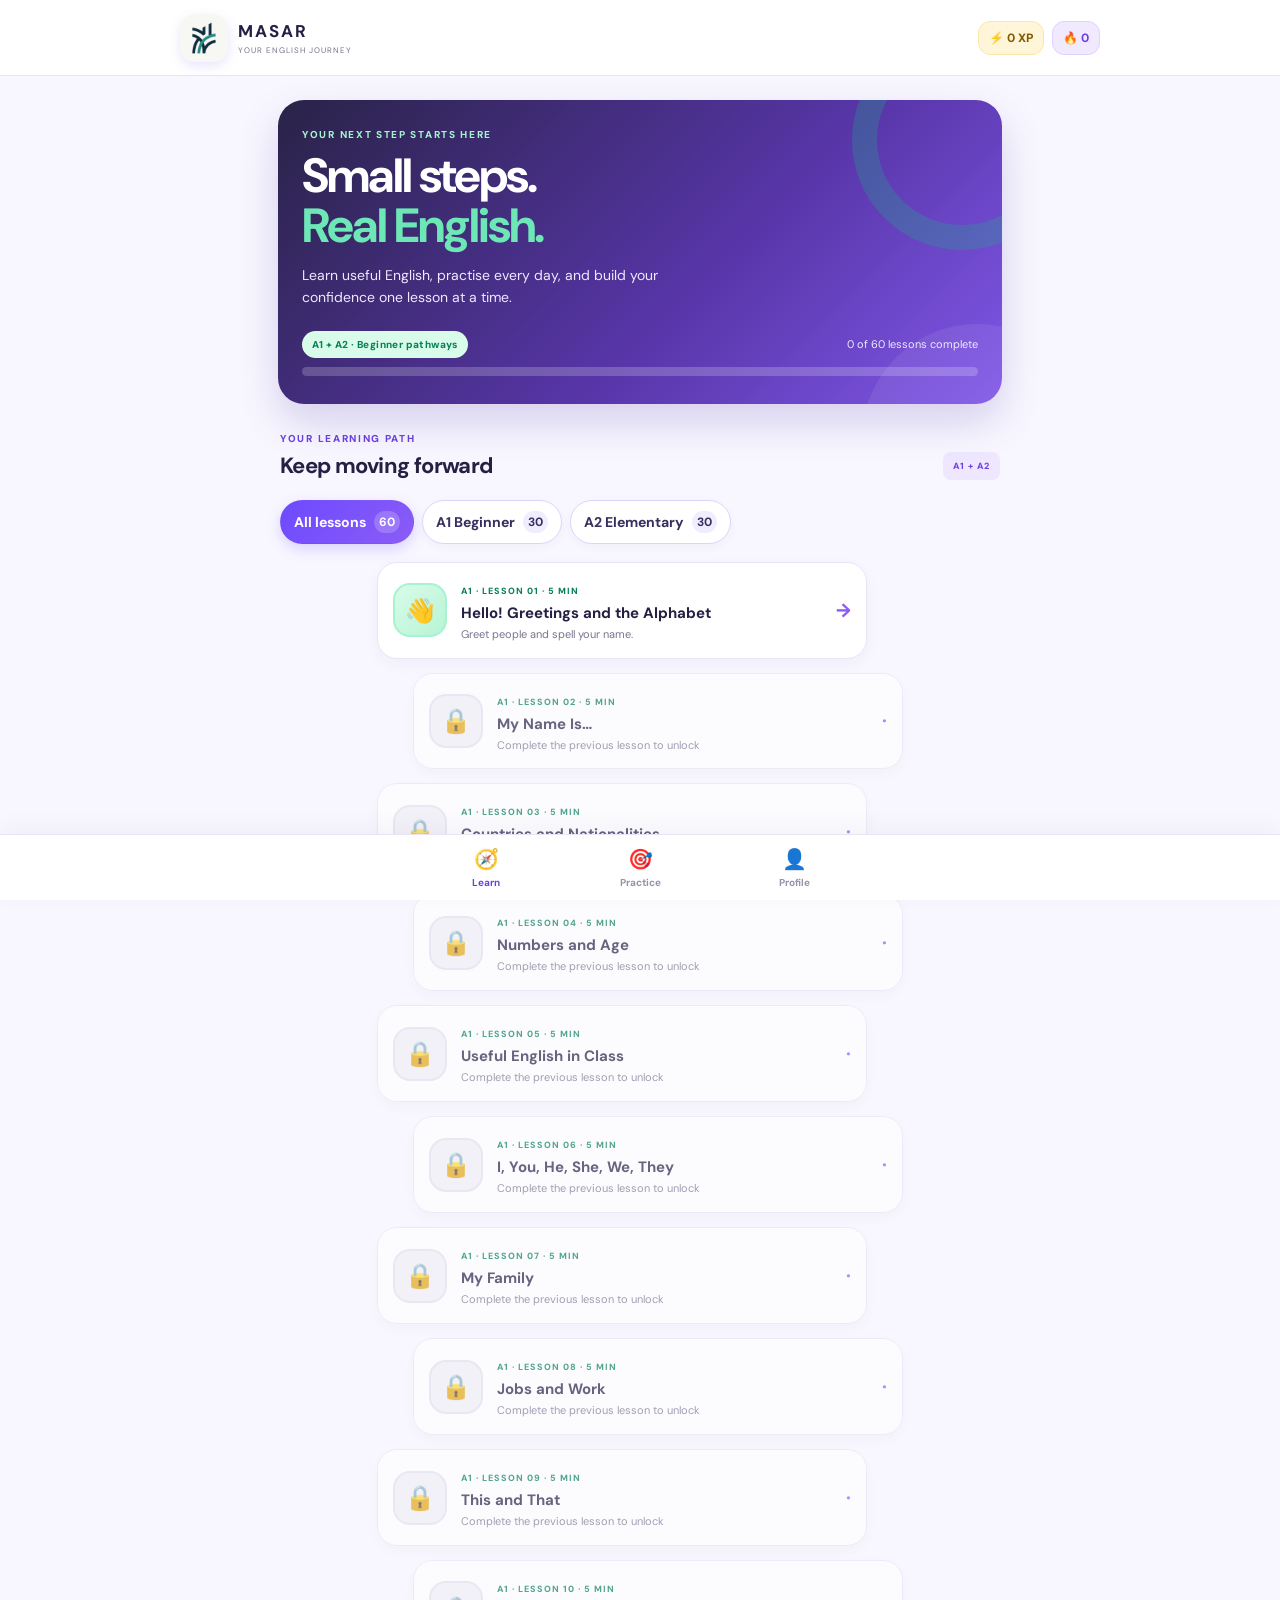
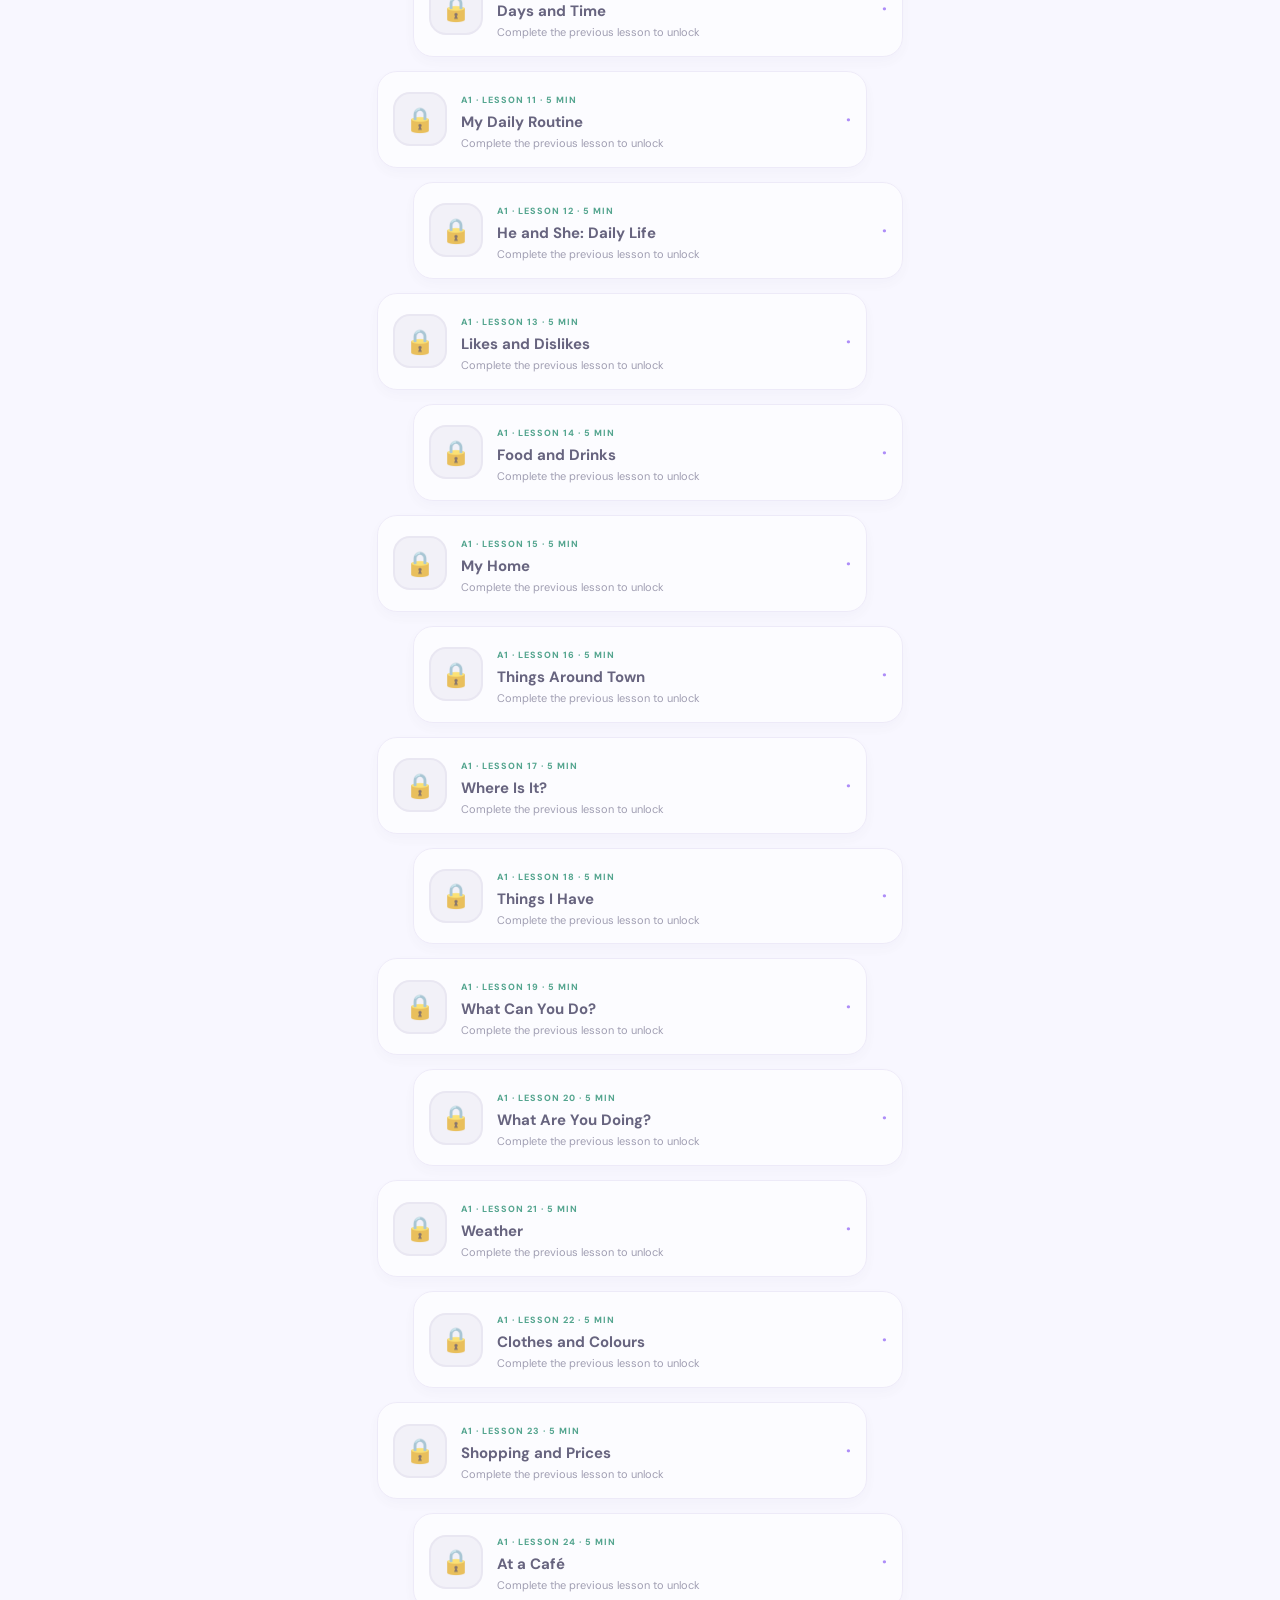
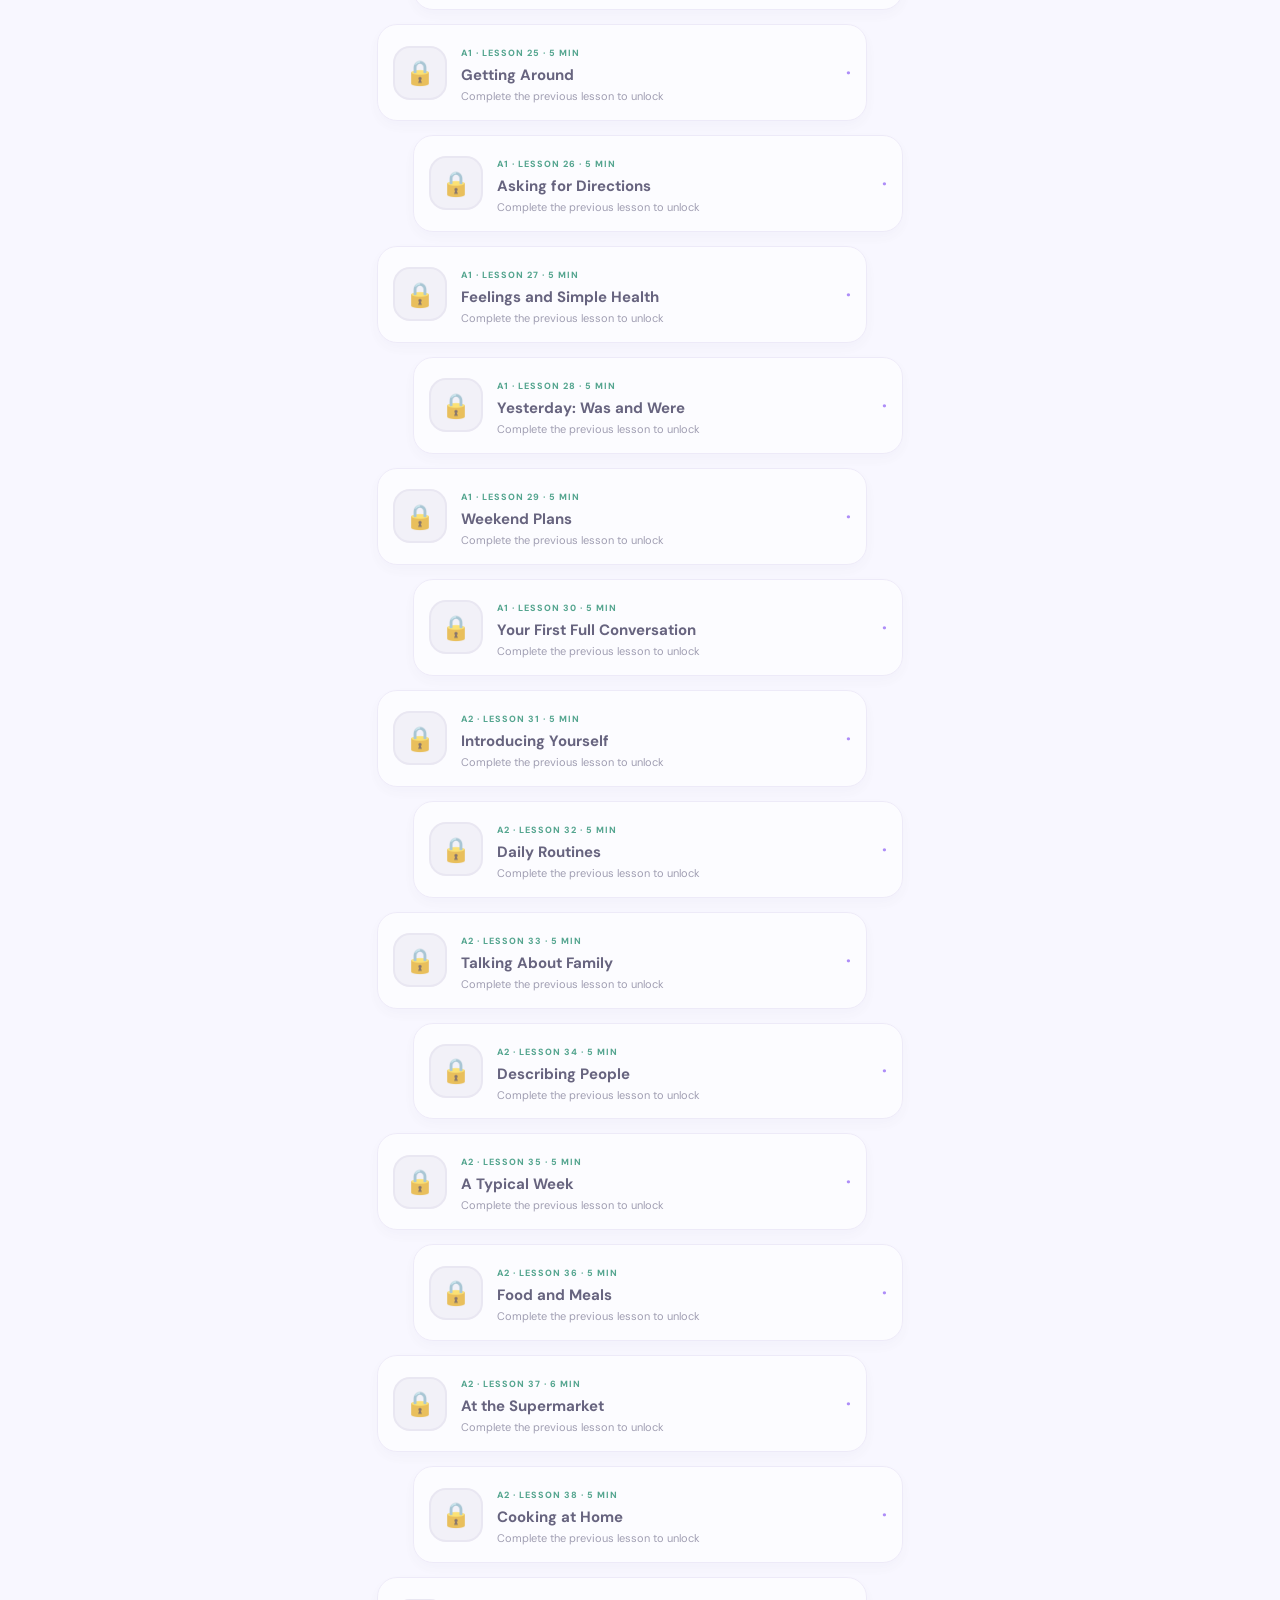
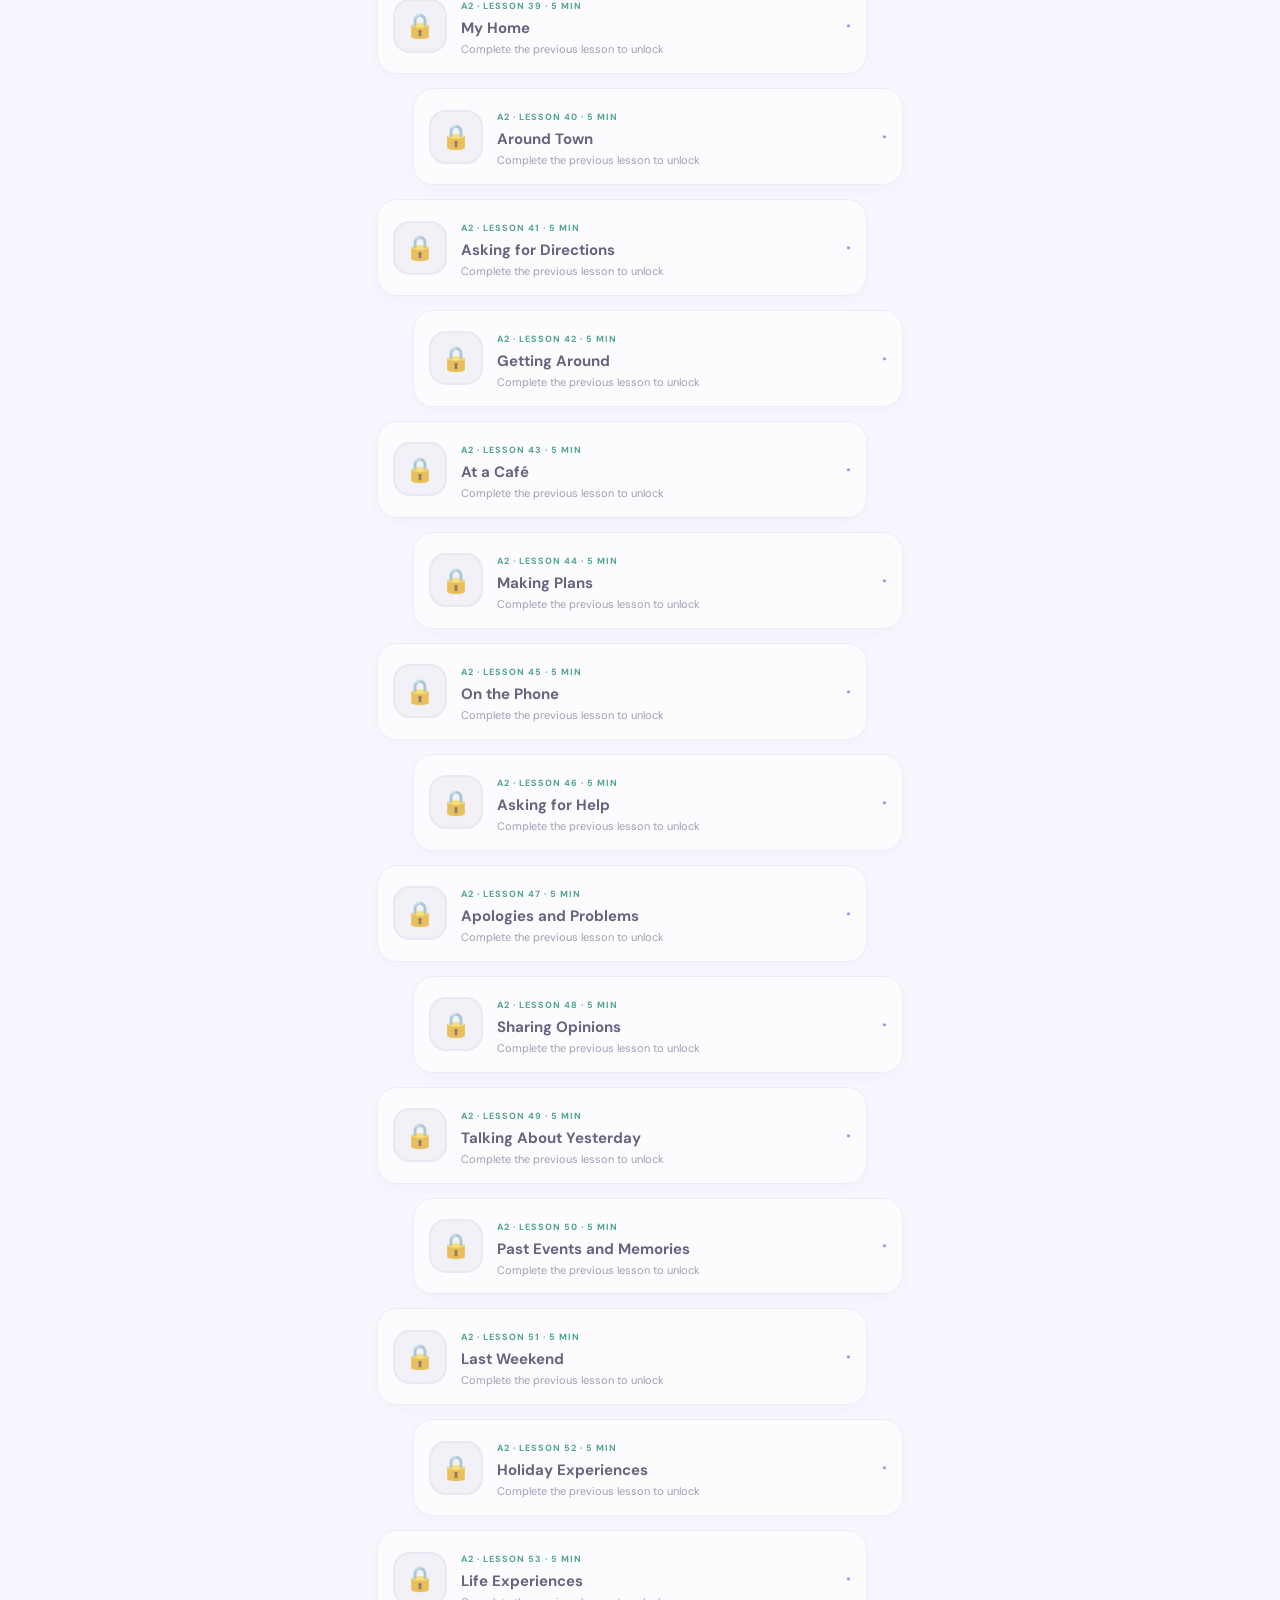
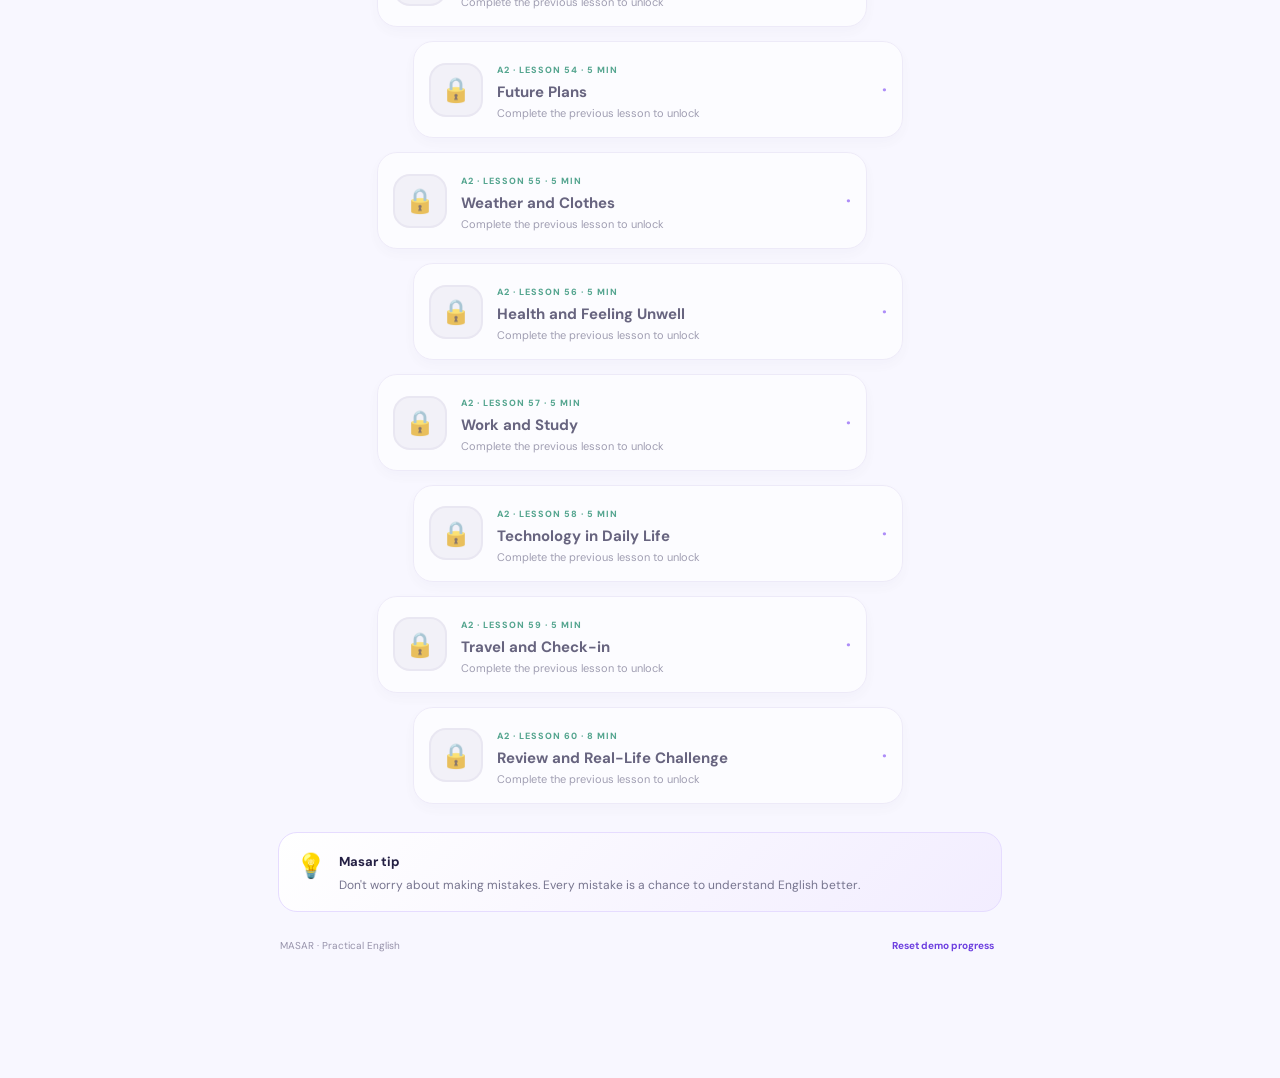
==== commit 02190b74: "Add files via upload" ====
--- a/index.html
+++ b/index.html
@@ -8,7 +8,42 @@
   <link rel="manifest" href="manifest.webmanifest">
   <link rel="icon" href="assets/app-icon.png">
   <link rel="stylesheet" href="styles.css">
-  <link rel="stylesheet" href="profile-enhancements.css">
+  <style>
+/* MASAR profile, achievements and level filters */
+.masar-level-filters{display:flex;gap:8px;flex-wrap:wrap;margin:14px 0 18px}
+.masar-filter{border:1px solid #d9d6fe;background:#fff;color:#37305f;border-radius:999px;padding:10px 13px;font:inherit;font-size:.88rem;font-weight:700;cursor:pointer;display:inline-flex;gap:8px;align-items:center;box-shadow:0 3px 10px rgba(31,41,55,.04)}
+.masar-filter span{display:inline-grid;place-items:center;min-width:22px;height:22px;padding:0 5px;border-radius:99px;background:#f0edff;font-size:.75rem}
+.masar-filter.active{background:linear-gradient(135deg,#6d4aff,#8b5cf6);border-color:transparent;color:white;box-shadow:0 5px 14px rgba(109,74,255,.22)}
+.masar-filter.active span{background:rgba(255,255,255,.2);color:white}
+.lesson-card[hidden]{display:none!important}
+.masar-profile-panel{margin:22px 0 90px;padding:clamp(16px,4vw,26px);border:1px solid #e8e5ff;border-radius:24px;background:linear-gradient(155deg,#fff 0%,#f7f5ff 100%);box-shadow:0 12px 35px rgba(49,46,129,.08)}
+.masar-profile-panel h2{margin-top:4px}
+.masar-profile-card{display:grid;grid-template-columns:100px minmax(0,1fr);gap:18px;align-items:start;padding:18px;margin:16px 0;border:1px solid #e9e5ff;border-radius:20px;background:#fff}
+.masar-avatar-wrap{width:94px;height:94px;border-radius:50%;overflow:hidden;background:#ede9fe;display:grid;place-items:center;border:3px solid #d9ceff;box-shadow:0 4px 12px #6d4aff20}
+.masar-avatar{width:100%;height:100%;object-fit:cover}.masar-avatar-placeholder{font-size:2.5rem}
+.masar-profile-fields{min-width:0;display:flex;flex-direction:column;gap:9px}
+.masar-profile-fields label{font-size:.9rem;font-weight:750;color:#30265f}
+.masar-profile-fields input[type=text]{width:100%;min-width:0;box-sizing:border-box;border:1px solid #d9d6fe;border-radius:12px;padding:12px;background:#fcfbff;color:#202033;font:inherit}
+.masar-file-input{width:100%;font-size:.8rem}
+.masar-upload-label{display:inline-flex;align-self:flex-start;border-radius:10px;padding:8px 10px;background:#f2efff;cursor:pointer}
+.masar-save-profile{border:0;border-radius:12px;padding:12px 16px;background:linear-gradient(135deg,#10b981,#059669);color:#fff;font:inherit;font-weight:800;cursor:pointer;box-shadow:0 5px 12px #05966925}
+.masar-local-note{font-size:.8rem;line-height:1.5;color:#6b7280;margin:4px 0}
+.masar-profile-stats{display:grid;grid-template-columns:repeat(3,minmax(0,1fr));gap:10px;margin:16px 0}
+.masar-profile-stats>div,.masar-level-summary>div{background:#fff;border:1px solid #e9e5ff;border-radius:15px;padding:13px;display:flex;flex-direction:column;gap:7px;min-width:0}
+.masar-profile-stats span,.masar-level-summary span{font-size:.8rem;color:#5b5872;line-height:1.35}
+.masar-profile-stats strong,.masar-level-summary strong{font-size:1.2rem;color:#312e81}
+.masar-level-summary{display:grid;grid-template-columns:repeat(2,minmax(0,1fr));gap:10px;margin-bottom:22px}
+.masar-achievements-title{margin:22px 0 12px}
+.masar-achievements{display:grid;gap:10px}
+.masar-badge{display:flex;gap:12px;align-items:center;padding:12px;border-radius:15px;border:1px solid #e5e7eb;background:#fff}
+.masar-badge.earned{border-color:#a7f3d0;background:linear-gradient(100deg,#ecfdf5,#fff)}
+.masar-badge-icon{font-size:1.65rem;flex-shrink:0}.masar-badge>div{display:flex;flex-direction:column;gap:3px;min-width:0;flex:1}
+.masar-badge strong{font-size:.94rem;color:#24213b}.masar-badge small{font-size:.78rem;line-height:1.35;color:#6b7280}
+.masar-badge-status{font-size:.75rem;font-weight:800;color:#6b7280;white-space:nowrap}.masar-badge.earned .masar-badge-status{color:#047857}
+.masar-privacy-note{margin-top:18px;padding:12px;border-radius:12px;background:#fff7ed;color:#9a3412}
+@media(max-width:520px){.masar-profile-card{grid-template-columns:1fr;justify-items:center}.masar-profile-fields{width:100%}.masar-profile-stats{grid-template-columns:1fr}.masar-profile-stats>div{flex-direction:row;align-items:center;justify-content:space-between}.masar-level-filters{gap:6px}.masar-filter{font-size:.8rem;padding:9px 10px}.masar-badge{gap:8px;padding:10px}.masar-badge-status{font-size:.68rem}}
+
+  </style>
   <title>MASAR — English Journey</title>
 </head>
 <body>
@@ -44,6 +79,180 @@
   </dialog>
   <div id="toast" class="toast" role="status"></div>
   <script src="app.js"></script>
-  <script src="profile-enhancements.js"></script>
+  <script>
+/* MASAR English Journey — Profile & Level Enhancements
+   Additive enhancement: keeps existing lesson data and progress logic intact.
+   Student profile and avatar are stored on this device only. */
+(() => {
+  const PROFILE_KEY = 'masar-student-profile-v1';
+  let selectedLevel = 'ALL';
+  const $ = (selector, root = document) => root.querySelector(selector);
+  const esc = value => String(value ?? '').replace(/[&<>"']/g, ch => ({'&':'&amp;','<':'&lt;','>':'&gt;','"':'&quot;',"'":'&#39;'}[ch]));
+
+  function readProfile() {
+    try {
+      const value = JSON.parse(localStorage.getItem(PROFILE_KEY) || '{}');
+      return { name: typeof value.name === 'string' ? value.name : '', photo: typeof value.photo === 'string' ? value.photo : '' };
+    } catch (_) { return { name: '', photo: '' }; }
+  }
+  function writeProfile(profile) {
+    try { localStorage.setItem(PROFILE_KEY, JSON.stringify(profile)); return true; }
+    catch (_) { if (typeof toast === 'function') toast('Could not save the photo. Try a smaller image.'); return false; }
+  }
+
+  function ensureLevelFilters() {
+    const path = $('#lesson-path');
+    if (!path || $('#masar-level-filters')) return;
+    const bar = document.createElement('div');
+    bar.id = 'masar-level-filters';
+    bar.className = 'masar-level-filters';
+    bar.setAttribute('aria-label', 'Filter lessons by level');
+    bar.innerHTML = `
+      <button type="button" class="masar-filter active" data-level="ALL">All lessons <span>${lessons.length}</span></button>
+      <button type="button" class="masar-filter" data-level="A1">A1 Beginner <span>${lessons.filter(l => l.level === 'A1').length}</span></button>
+      <button type="button" class="masar-filter" data-level="A2">A2 Elementary <span>${lessons.filter(l => l.level === 'A2').length}</span></button>`;
+    path.parentNode.insertBefore(bar, path);
+    bar.addEventListener('click', event => {
+      const button = event.target.closest('[data-level]');
+      if (!button) return;
+      selectedLevel = button.dataset.level;
+      bar.querySelectorAll('.masar-filter').forEach(item => item.classList.toggle('active', item === button));
+      applyLevelFilter();
+    });
+  }
+  function applyLevelFilter() {
+    const path = $('#lesson-path');
+    if (!path || typeof lessons === 'undefined') return;
+    path.querySelectorAll('.lesson-card').forEach(card => {
+      const lesson = lessons[Number(card.dataset.index)];
+      card.hidden = !!(selectedLevel !== 'ALL' && lesson && lesson.level !== selectedLevel);
+    });
+  }
+
+  function achievementsHTML() {
+    const completed = lessons.filter(l => isDone(l.id));
+    const a1 = lessons.filter(l => l.level === 'A1');
+    const a2 = lessons.filter(l => l.level === 'A2');
+    const badges = [
+      ['🌱', 'First Step', 'Complete your first lesson', completed.length >= 1],
+      ['📚', '10 Lessons', 'Complete 10 lessons', completed.length >= 10],
+      ['🔥', '3-Day Streak', 'Learn on 3 consecutive days', state.streak >= 3],
+      ['🌟', 'A1 Finisher', 'Complete every A1 lesson', a1.length > 0 && a1.every(l => isDone(l.id))],
+      ['🏅', 'A2 Finisher', 'Complete every A2 lesson', a2.length > 0 && a2.every(l => isDone(l.id))]
+    ];
+    return badges.map(([icon, title, desc, earned]) => `<div class="masar-badge ${earned ? 'earned' : 'locked-badge'}"><span class="masar-badge-icon">${icon}</span><div><strong>${title}</strong><small>${desc}</small></div><span class="masar-badge-status">${earned ? '✓ Earned' : '🔒'}</span></div>`).join('');
+  }
+
+  function renderProfile() {
+    const old = $('.profile-panel');
+    if (old) old.remove();
+    const profile = readProfile();
+    const doneCount = lessons.filter(l => isDone(l.id)).length;
+    const panel = document.createElement('section');
+    panel.className = 'profile-panel masar-profile-panel';
+    panel.innerHTML = `
+      <p class="eyebrow">YOUR LEARNING SPACE</p>
+      <h2>My MASAR profile</h2>
+      <div class="masar-profile-card">
+        <div class="masar-avatar-wrap">
+          <img class="masar-avatar" id="masar-avatar-preview" src="${profile.photo || ''}" alt="Student profile photo" ${profile.photo ? '' : 'hidden'}>
+          <div class="masar-avatar-placeholder" id="masar-avatar-placeholder" ${profile.photo ? 'hidden' : ''}>👤</div>
+        </div>
+        <div class="masar-profile-fields">
+          <label for="masar-student-name">Your name / اسمك</label>
+          <input id="masar-student-name" type="text" maxlength="50" autocomplete="name" placeholder="Enter your name" value="${esc(profile.name)}">
+          <label class="masar-upload-label" for="masar-student-photo">📷 Choose a profile photo</label>
+          <input id="masar-student-photo" class="masar-file-input" type="file" accept="image/*">
+          <button type="button" class="masar-save-profile" id="masar-save-profile">Save profile</button>
+          <p class="masar-local-note">Your profile is saved on this device only.</p>
+        </div>
+      </div>
+      <div class="masar-profile-stats">
+        <div><span>⚡ XP points</span><strong>${Number(state.xp) || 0}</strong></div>
+        <div><span>📘 Lessons done</span><strong>${doneCount}/${lessons.length}</strong></div>
+        <div><span>🔥 Learning streak</span><strong>${Number(state.streak) || 0} days</strong></div>
+      </div>
+      <div class="masar-level-summary">
+        <div><span>A1 · Beginner</span><strong>${lessons.filter(l => l.level === 'A1' && isDone(l.id)).length}/${lessons.filter(l => l.level === 'A1').length}</strong></div>
+        <div><span>A2 · Elementary</span><strong>${lessons.filter(l => l.level === 'A2' && isDone(l.id)).length}/${lessons.filter(l => l.level === 'A2').length}</strong></div>
+      </div>
+      <h3 class="masar-achievements-title">🏆 My achievements</h3>
+      <div class="masar-achievements">${achievementsHTML()}</div>
+      <p class="masar-local-note masar-privacy-note">Note: student accounts and a shared leaderboard are not connected yet. Progress and profile are currently stored on this device.</p>`;
+    const main = $('main');
+    if (main) {
+      main.appendChild(panel);
+      panel.scrollIntoView({ behavior: 'smooth', block: 'start' });
+    }
+  }
+
+  function handleProfileClick(event) {
+    const button = event.target.closest('.nav-item');
+    if (!button || button.dataset.nav !== 'profile') return;
+    event.preventDefault();
+    event.stopPropagation();
+    event.stopImmediatePropagation();
+    document.querySelectorAll('.nav-item').forEach(item => item.classList.toggle('active', item === button));
+    renderProfile();
+  }
+
+  // Capture profile navigation before the original demo profile handler.
+  document.addEventListener('click', handleProfileClick, true);
+
+  document.addEventListener('click', event => {
+    if (event.target.closest('#masar-save-profile')) {
+      const profile = readProfile();
+      profile.name = ($('#masar-student-name')?.value || '').trim().slice(0, 50);
+      if (writeProfile(profile)) {
+        if (typeof toast === 'function') toast(profile.name ? `Profile saved. Welcome, ${profile.name}!` : 'Profile saved.');
+        renderProfile();
+      }
+    }
+  });
+
+  document.addEventListener('change', event => {
+    if (event.target.id !== 'masar-student-photo') return;
+    const file = event.target.files && event.target.files[0];
+    if (!file) return;
+    if (!file.type.startsWith('image/')) { if (typeof toast === 'function') toast('Please choose an image file.'); return; }
+    const reader = new FileReader();
+    reader.onload = () => {
+      const image = new Image();
+      image.onload = () => {
+        const canvas = document.createElement('canvas');
+        const size = 256;
+        const scale = Math.min(size / image.width, size / image.height, 1);
+        canvas.width = Math.max(1, Math.round(image.width * scale));
+        canvas.height = Math.max(1, Math.round(image.height * scale));
+        canvas.getContext('2d').drawImage(image, 0, 0, canvas.width, canvas.height);
+        const photo = canvas.toDataURL('image/jpeg', 0.78);
+        const profile = readProfile(); profile.photo = photo;
+        if (writeProfile(profile)) {
+          const preview = $('#masar-avatar-preview');
+          const placeholder = $('#masar-avatar-placeholder');
+          if (preview) { preview.src = photo; preview.hidden = false; }
+          if (placeholder) placeholder.hidden = true;
+          if (typeof toast === 'function') toast('Photo added. Tap Save profile to save your name too.');
+        }
+      };
+      image.onerror = () => { if (typeof toast === 'function') toast('Could not read this image. Try another photo.'); };
+      image.src = reader.result;
+    };
+    reader.readAsDataURL(file);
+  });
+
+  // Wrap the existing render function so level filters remain applied after lessons update.
+  if (typeof render === 'function') {
+    const originalRender = render;
+    render = function() {
+      originalRender();
+      ensureLevelFilters();
+      applyLevelFilter();
+    };
+    render();
+  }
+})();
+
+  </script>
 </body>
 </html>
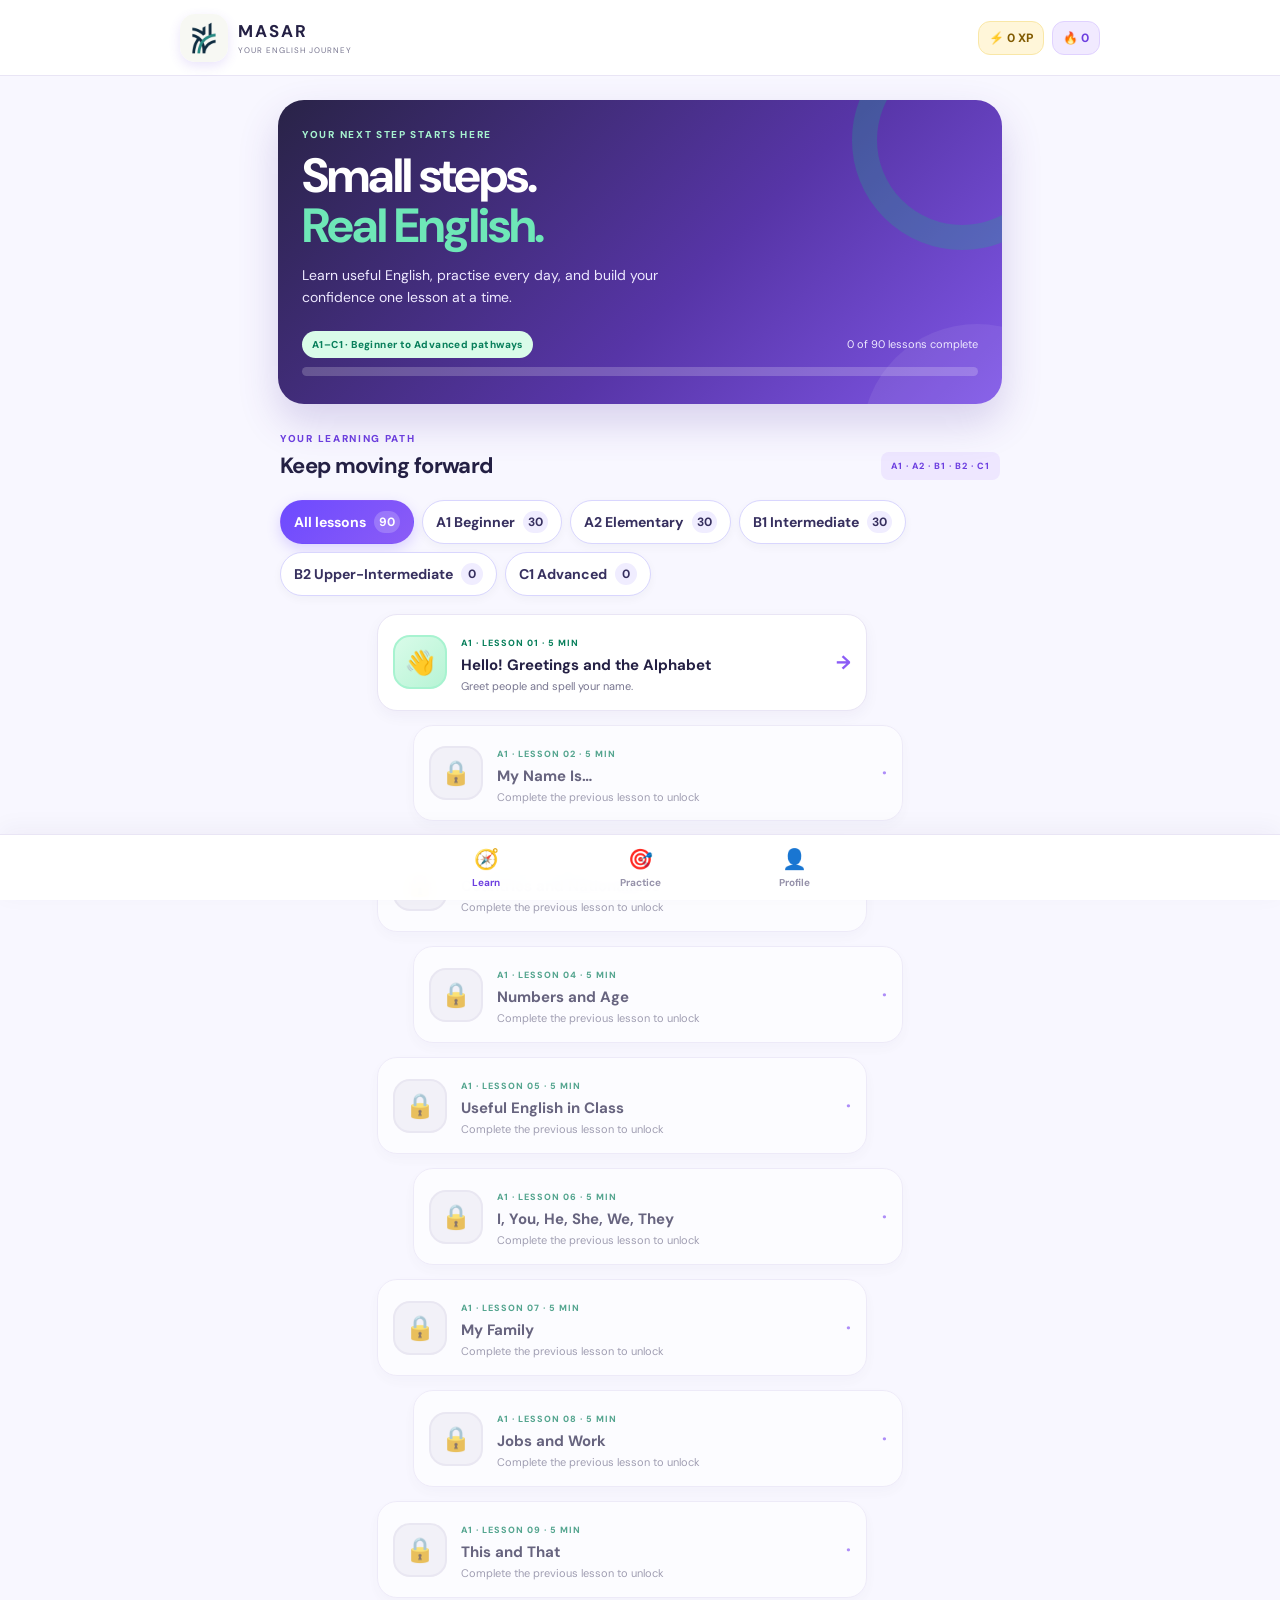
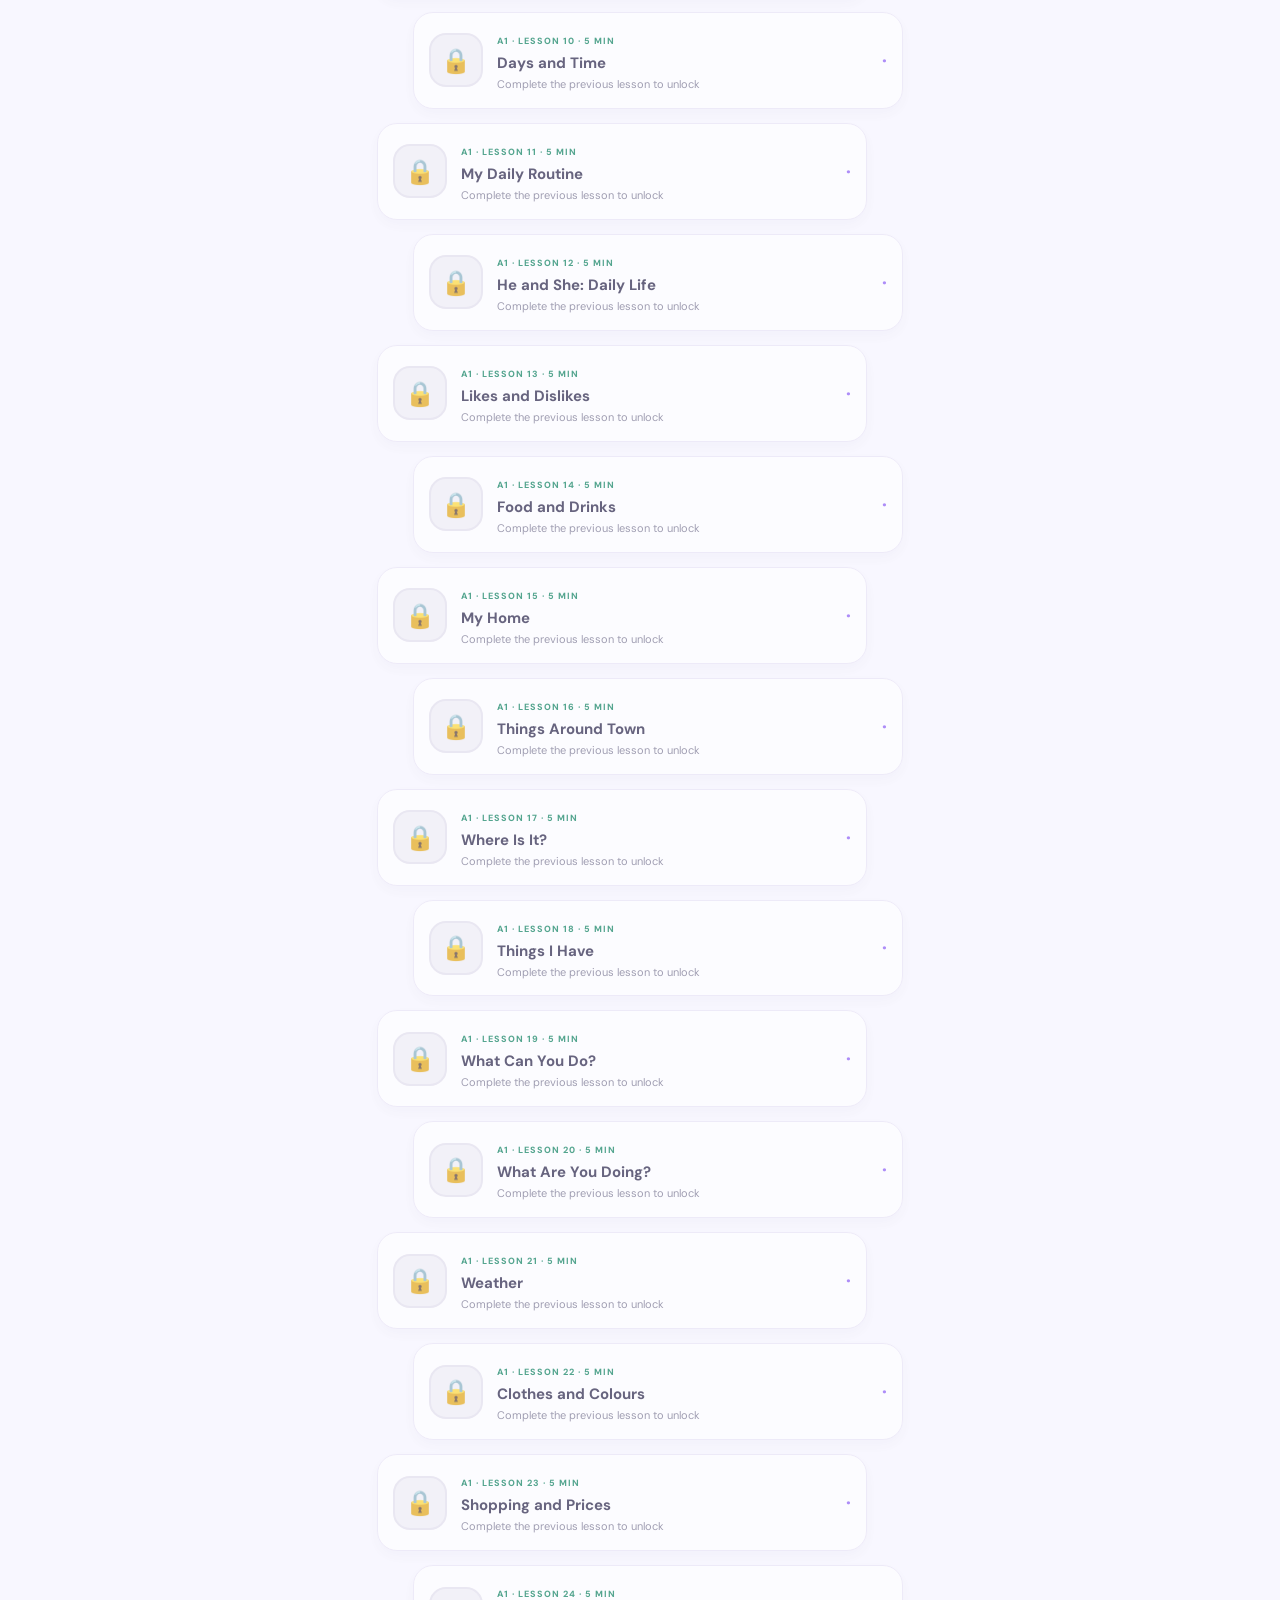
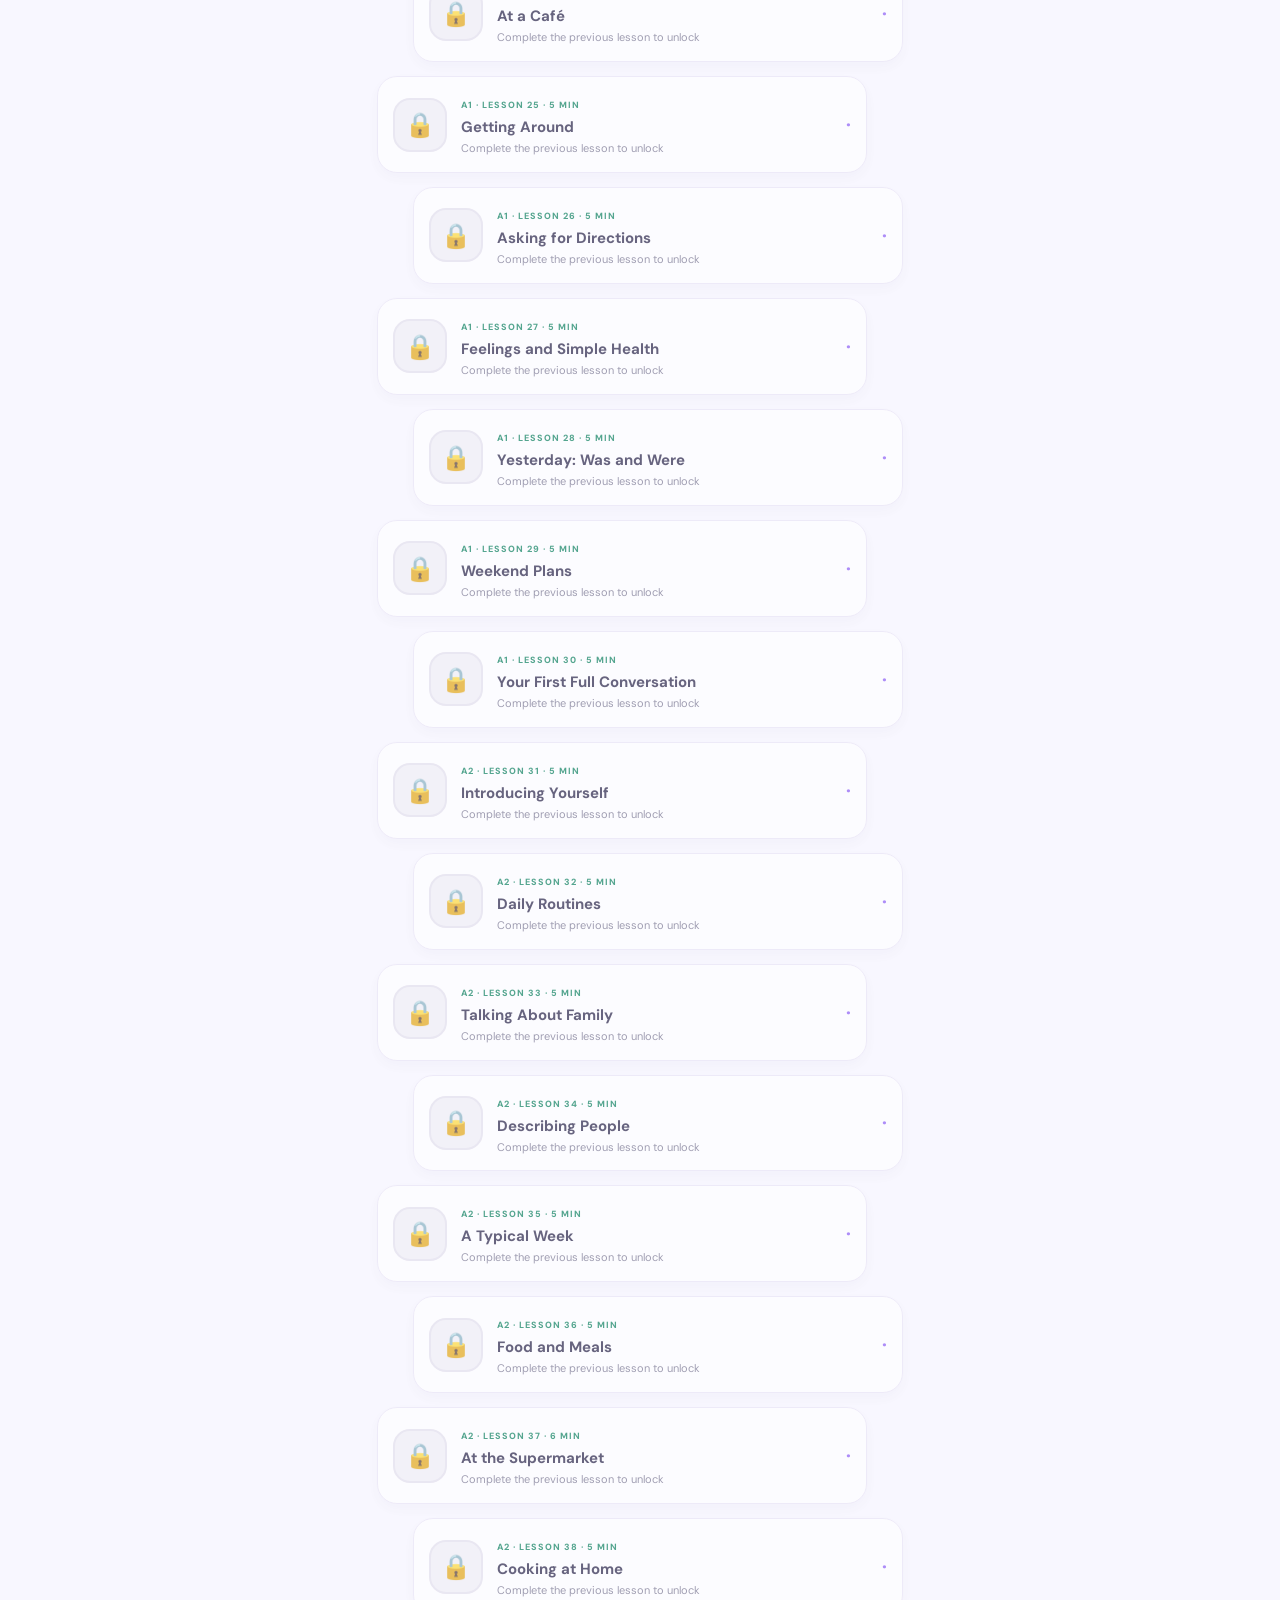
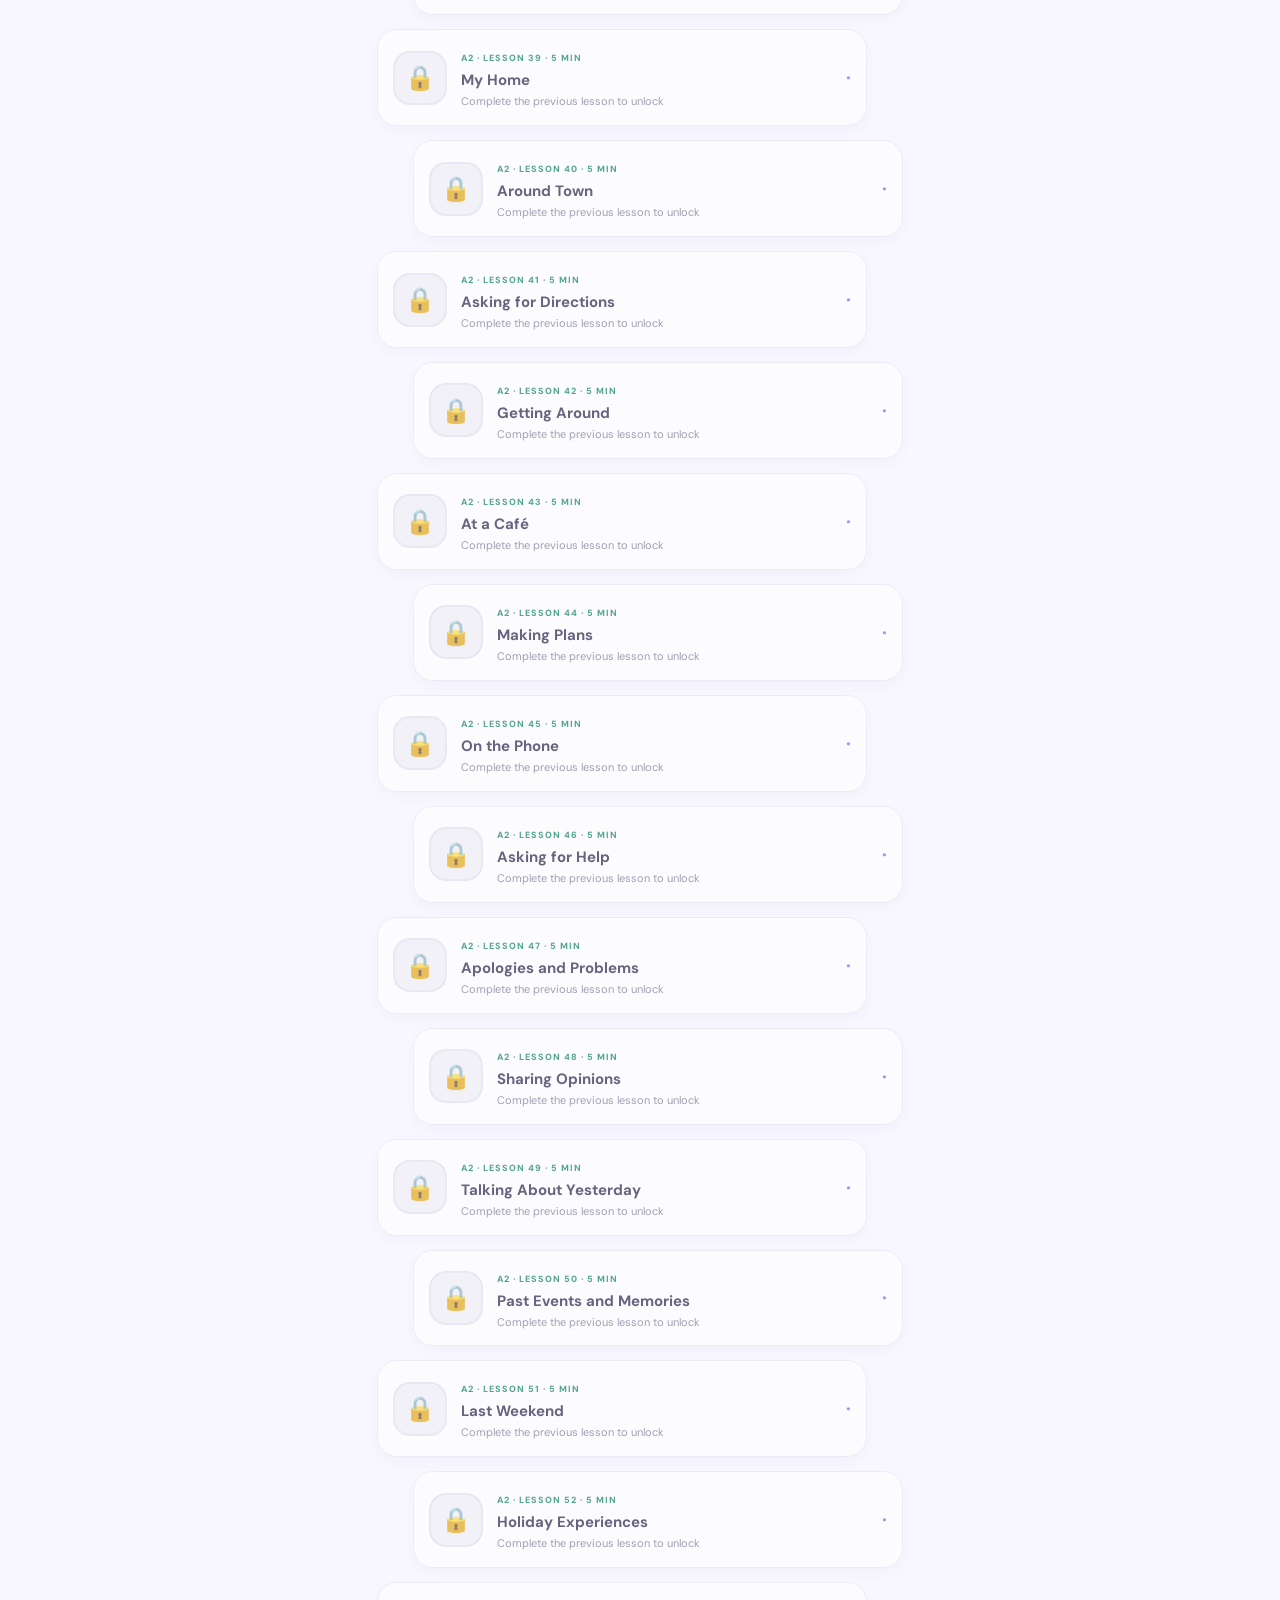
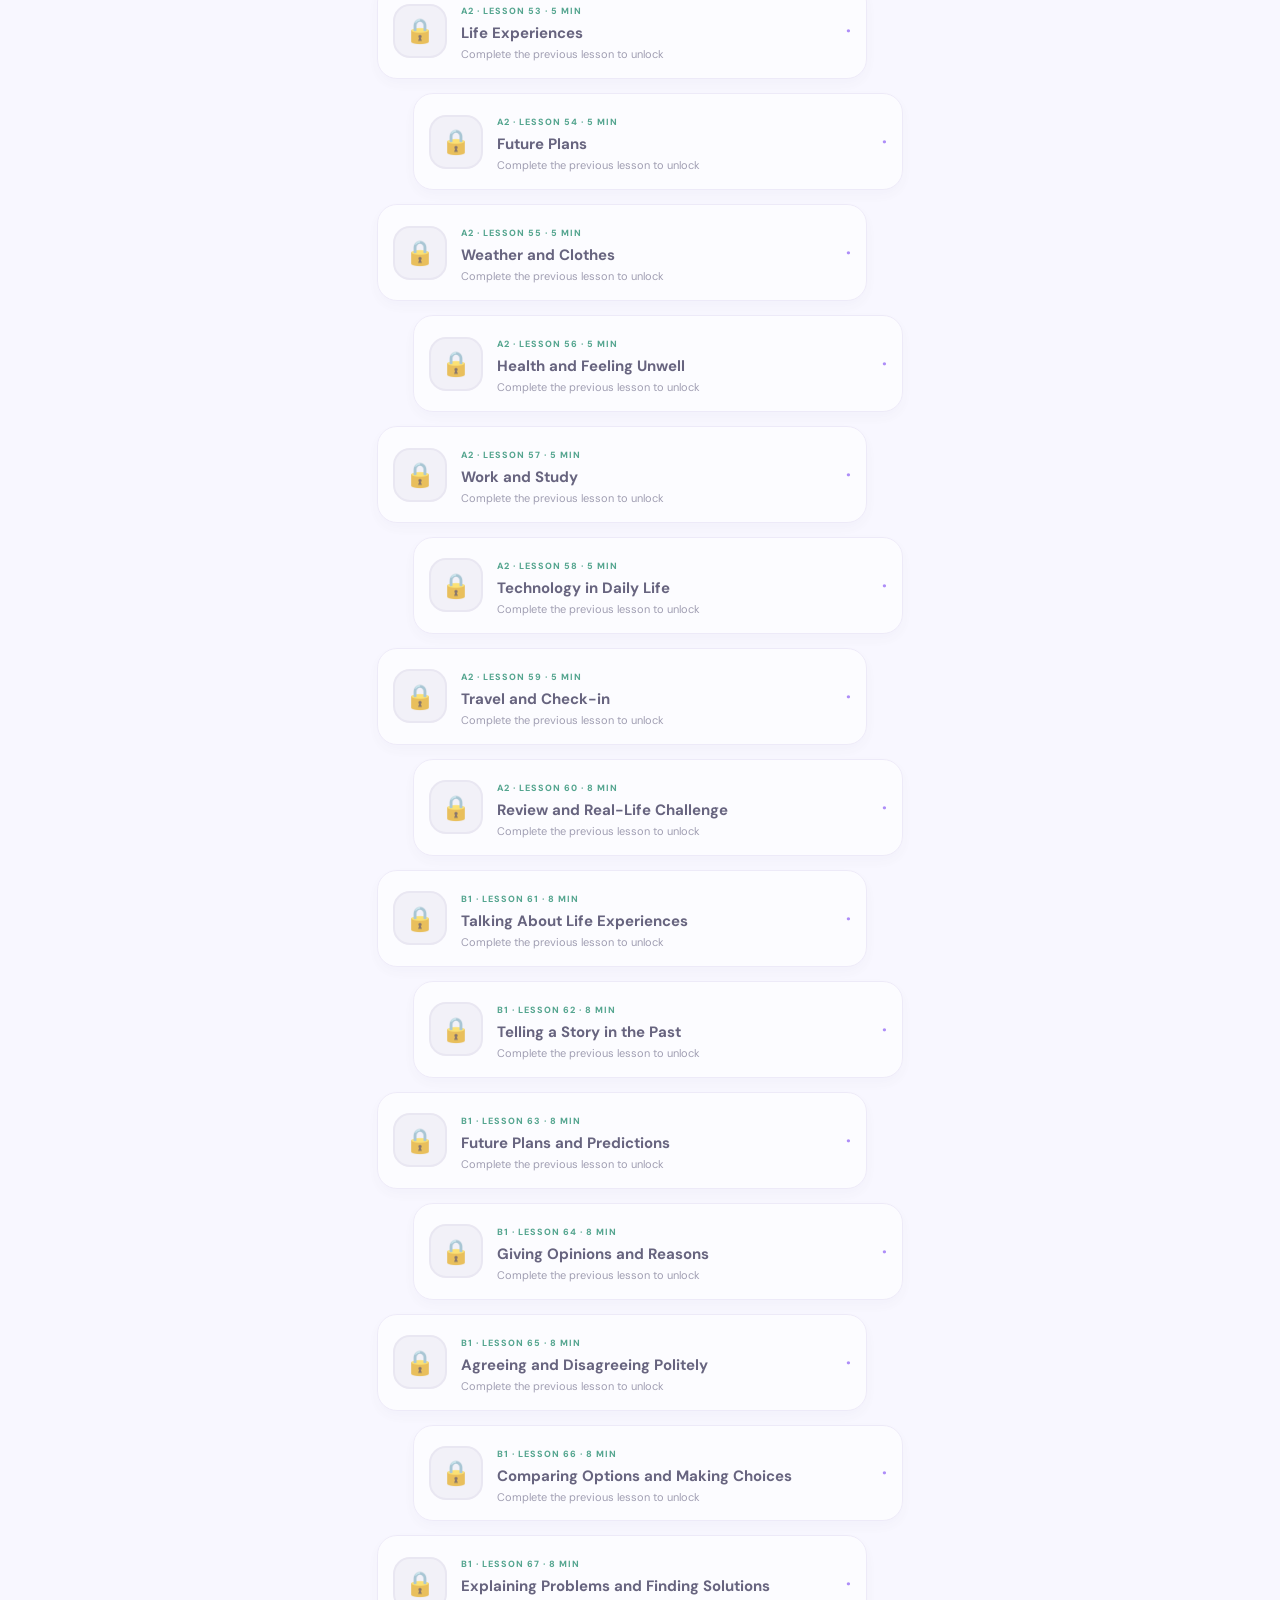
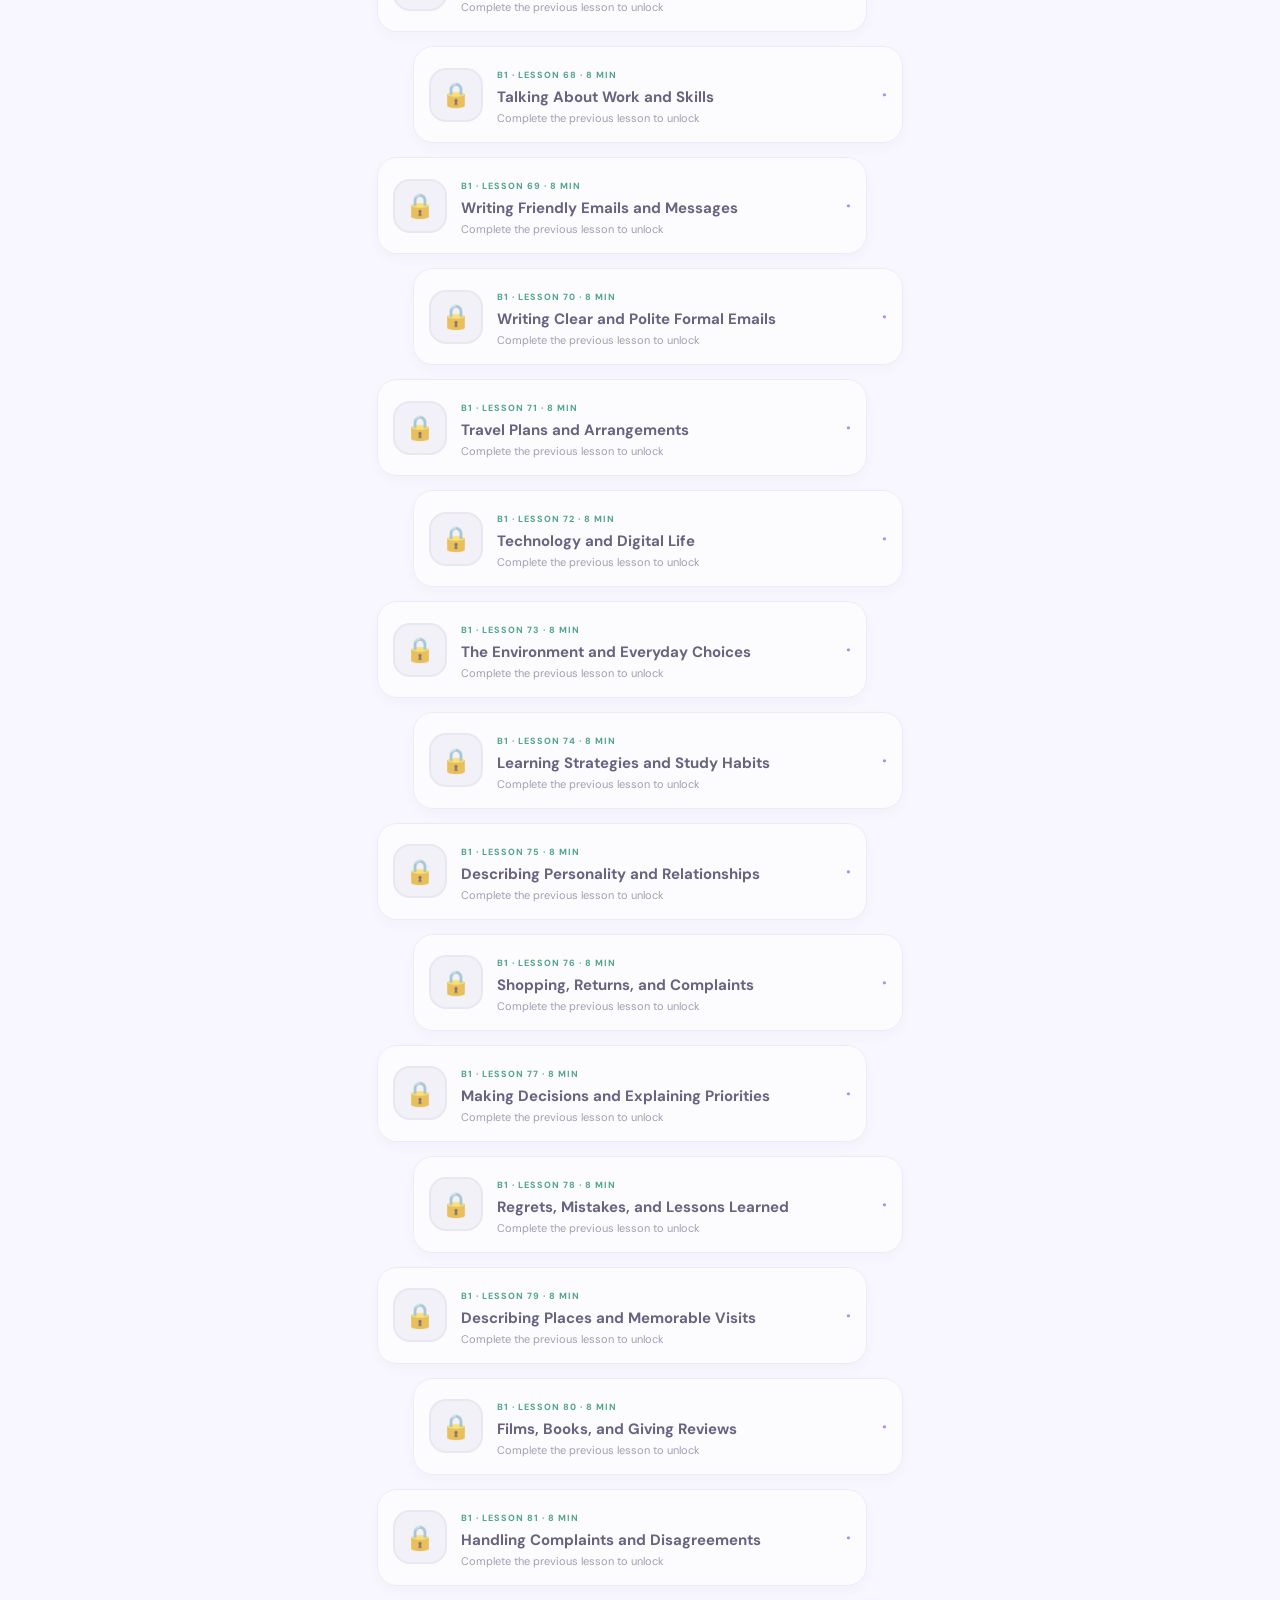
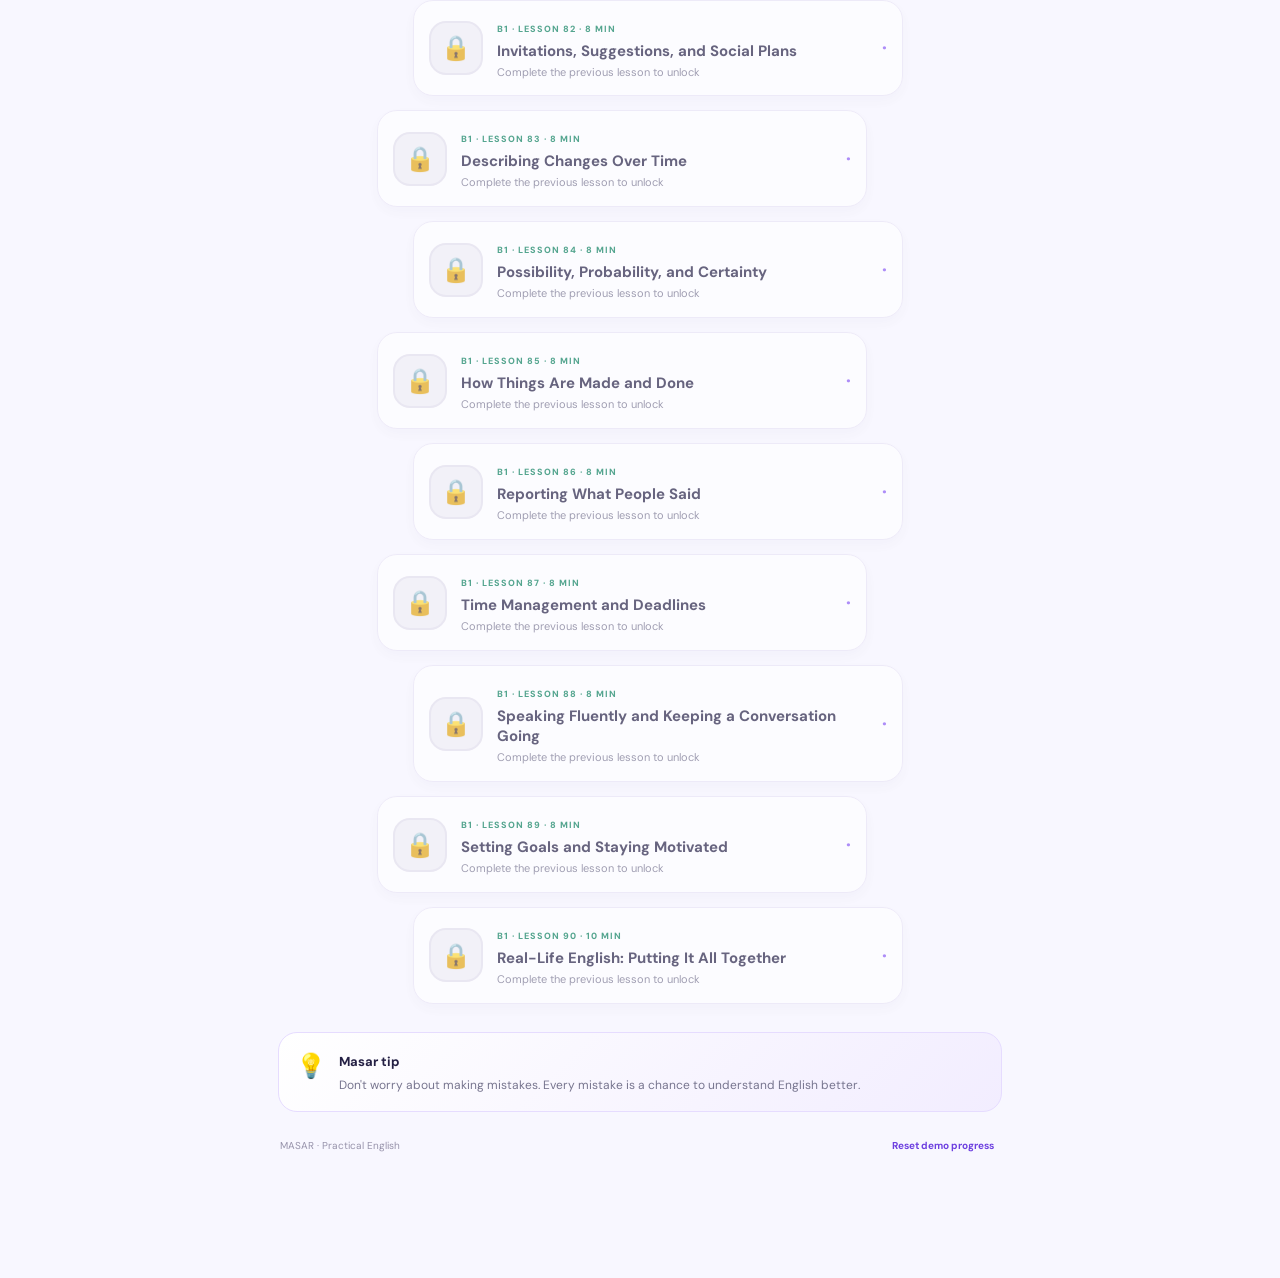
==== commit 372e148b: "Rename masar_index_a1_c1_ready-1.html to index.html" ====
--- a/index.html
+++ b/index.html
@@ -32,7 +32,7 @@
 .masar-profile-stats>div,.masar-level-summary>div{background:#fff;border:1px solid #e9e5ff;border-radius:15px;padding:13px;display:flex;flex-direction:column;gap:7px;min-width:0}
 .masar-profile-stats span,.masar-level-summary span{font-size:.8rem;color:#5b5872;line-height:1.35}
 .masar-profile-stats strong,.masar-level-summary strong{font-size:1.2rem;color:#312e81}
-.masar-level-summary{display:grid;grid-template-columns:repeat(2,minmax(0,1fr));gap:10px;margin-bottom:22px}
+.masar-level-summary{display:grid;grid-template-columns:repeat(auto-fit,minmax(125px,1fr));gap:10px;margin-bottom:22px}
 .masar-achievements-title{margin:22px 0 12px}
 .masar-achievements{display:grid;gap:10px}
 .masar-badge{display:flex;gap:12px;align-items:center;padding:12px;border-radius:15px;border:1px solid #e5e7eb;background:#fff}
@@ -56,11 +56,11 @@
       <p class="eyebrow">YOUR NEXT STEP STARTS HERE</p>
       <h1>Small steps.<br><span>Real English.</span></h1>
       <p class="sub">Learn useful English, practise every day, and build your confidence one lesson at a time.</p>
-      <div class="level-row"><span class="pill">A1 + A2 · Beginner pathways</span><span id="progress-label">0 of 60 lessons complete</span></div>
+      <div class="level-row"><span class="pill">A1–C1 · Beginner to Advanced pathways</span><span id="progress-label">Loading lesson progress…</span></div>
       <div class="progress"><div id="progress-bar"></div></div>
     </section>
     <section class="path-section">
-      <div class="section-title"><div><p class="eyebrow">YOUR LEARNING PATH</p><h2>Keep moving forward</h2></div><span class="tiny-badge">A1 + A2</span></div>
+      <div class="section-title"><div><p class="eyebrow">YOUR LEARNING PATH</p><h2>Keep moving forward</h2></div><span class="tiny-badge">A1 · A2 · B1 · B2 · C1</span></div>
       <div id="lesson-path" class="lesson-path"></div>
     </section>
     <section class="note-card">
@@ -85,6 +85,13 @@
    Student profile and avatar are stored on this device only. */
 (() => {
   const PROFILE_KEY = 'masar-student-profile-v1';
+  const LEVELS = [
+    { id: 'A1', label: 'Beginner' },
+    { id: 'A2', label: 'Elementary' },
+    { id: 'B1', label: 'Intermediate' },
+    { id: 'B2', label: 'Upper-Intermediate' },
+    { id: 'C1', label: 'Advanced' }
+  ];
   let selectedLevel = 'ALL';
   const $ = (selector, root = document) => root.querySelector(selector);
   const esc = value => String(value ?? '').replace(/[&<>"']/g, ch => ({'&':'&amp;','<':'&lt;','>':'&gt;','"':'&quot;',"'":'&#39;'}[ch]));
@@ -109,8 +116,7 @@
     bar.setAttribute('aria-label', 'Filter lessons by level');
     bar.innerHTML = `
       <button type="button" class="masar-filter active" data-level="ALL">All lessons <span>${lessons.length}</span></button>
-      <button type="button" class="masar-filter" data-level="A1">A1 Beginner <span>${lessons.filter(l => l.level === 'A1').length}</span></button>
-      <button type="button" class="masar-filter" data-level="A2">A2 Elementary <span>${lessons.filter(l => l.level === 'A2').length}</span></button>`;
+      ${LEVELS.map(level => `<button type="button" class="masar-filter" data-level="${level.id}">${level.id} ${level.label} <span>${lessons.filter(l => l.level === level.id).length}</span></button>`).join('')}`;
     path.parentNode.insertBefore(bar, path);
     bar.addEventListener('click', event => {
       const button = event.target.closest('[data-level]');
@@ -127,18 +133,29 @@
       const lesson = lessons[Number(card.dataset.index)];
       card.hidden = !!(selectedLevel !== 'ALL' && lesson && lesson.level !== selectedLevel);
     });
+    const completedCount = lessons.filter(l => isDone(l.id)).length;
+    const label = $('#progress-label');
+    if (label) label.textContent = `${completedCount} of ${lessons.length} lessons complete`;
+    const allButton = $('#masar-level-filters [data-level="ALL"] span');
+    if (allButton) allButton.textContent = lessons.length;
+    LEVELS.forEach(level => {
+      const count = $('#masar-level-filters [data-level="' + level.id + '"] span');
+      if (count) count.textContent = lessons.filter(l => l.level === level.id).length;
+    });
   }
 
   function achievementsHTML() {
     const completed = lessons.filter(l => isDone(l.id));
-    const a1 = lessons.filter(l => l.level === 'A1');
-    const a2 = lessons.filter(l => l.level === 'A2');
+    const levelBadges = LEVELS.map((level, index) => {
+      const levelLessons = lessons.filter(l => l.level === level.id);
+      const icons = ['🌟', '🏅', '🎯', '🚀', '👑'];
+      return [icons[index], `${level.id} Finisher`, `Complete every ${level.id} ${level.label} lesson`, levelLessons.length > 0 && levelLessons.every(l => isDone(l.id))];
+    });
     const badges = [
       ['🌱', 'First Step', 'Complete your first lesson', completed.length >= 1],
       ['📚', '10 Lessons', 'Complete 10 lessons', completed.length >= 10],
       ['🔥', '3-Day Streak', 'Learn on 3 consecutive days', state.streak >= 3],
-      ['🌟', 'A1 Finisher', 'Complete every A1 lesson', a1.length > 0 && a1.every(l => isDone(l.id))],
-      ['🏅', 'A2 Finisher', 'Complete every A2 lesson', a2.length > 0 && a2.every(l => isDone(l.id))]
+      ...levelBadges
     ];
     return badges.map(([icon, title, desc, earned]) => `<div class="masar-badge ${earned ? 'earned' : 'locked-badge'}"><span class="masar-badge-icon">${icon}</span><div><strong>${title}</strong><small>${desc}</small></div><span class="masar-badge-status">${earned ? '✓ Earned' : '🔒'}</span></div>`).join('');
   }
@@ -173,8 +190,11 @@
         <div><span>🔥 Learning streak</span><strong>${Number(state.streak) || 0} days</strong></div>
       </div>
       <div class="masar-level-summary">
-        <div><span>A1 · Beginner</span><strong>${lessons.filter(l => l.level === 'A1' && isDone(l.id)).length}/${lessons.filter(l => l.level === 'A1').length}</strong></div>
-        <div><span>A2 · Elementary</span><strong>${lessons.filter(l => l.level === 'A2' && isDone(l.id)).length}/${lessons.filter(l => l.level === 'A2').length}</strong></div>
+        ${LEVELS.map(level => {
+          const levelLessons = lessons.filter(l => l.level === level.id);
+          const completedLevelLessons = levelLessons.filter(l => isDone(l.id)).length;
+          return `<div><span>${level.id} · ${level.label}</span><strong>${completedLevelLessons}/${levelLessons.length}</strong></div>`;
+        }).join('')}
       </div>
       <h3 class="masar-achievements-title">🏆 My achievements</h3>
       <div class="masar-achievements">${achievementsHTML()}</div>
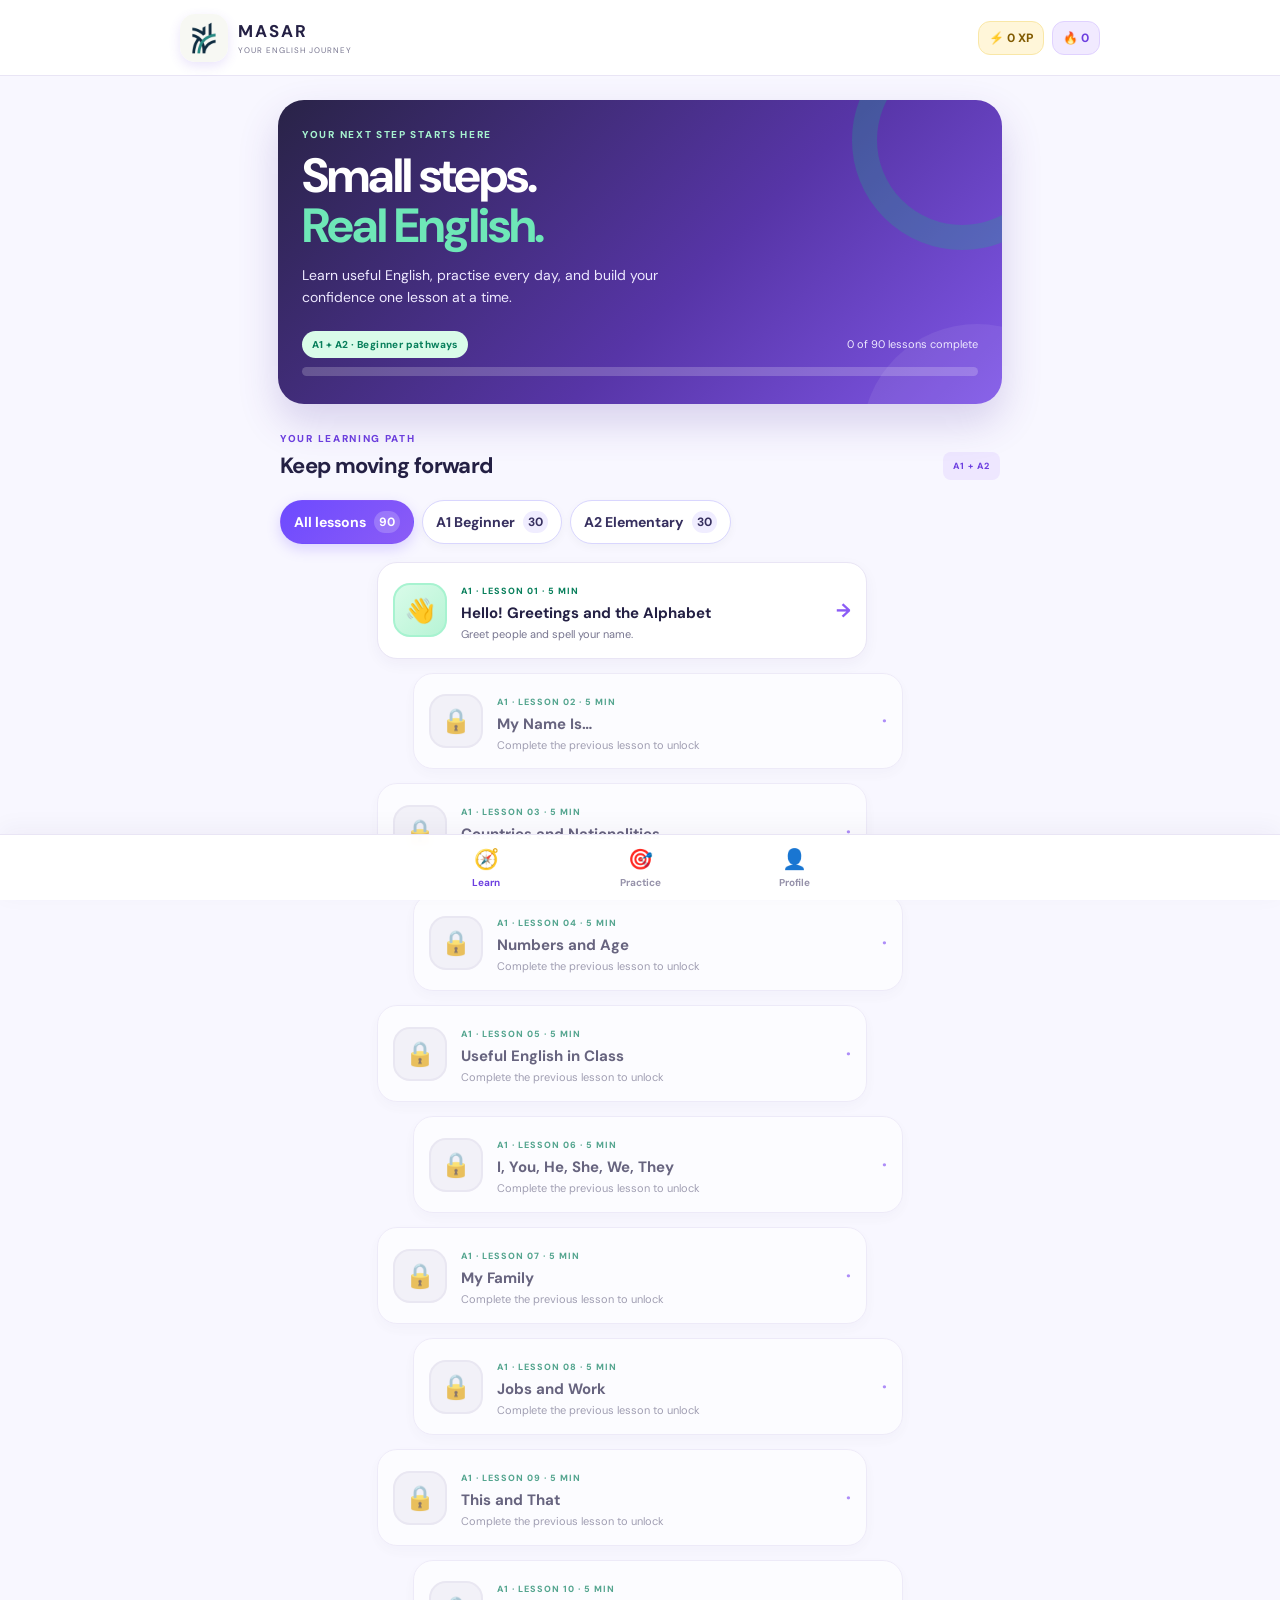
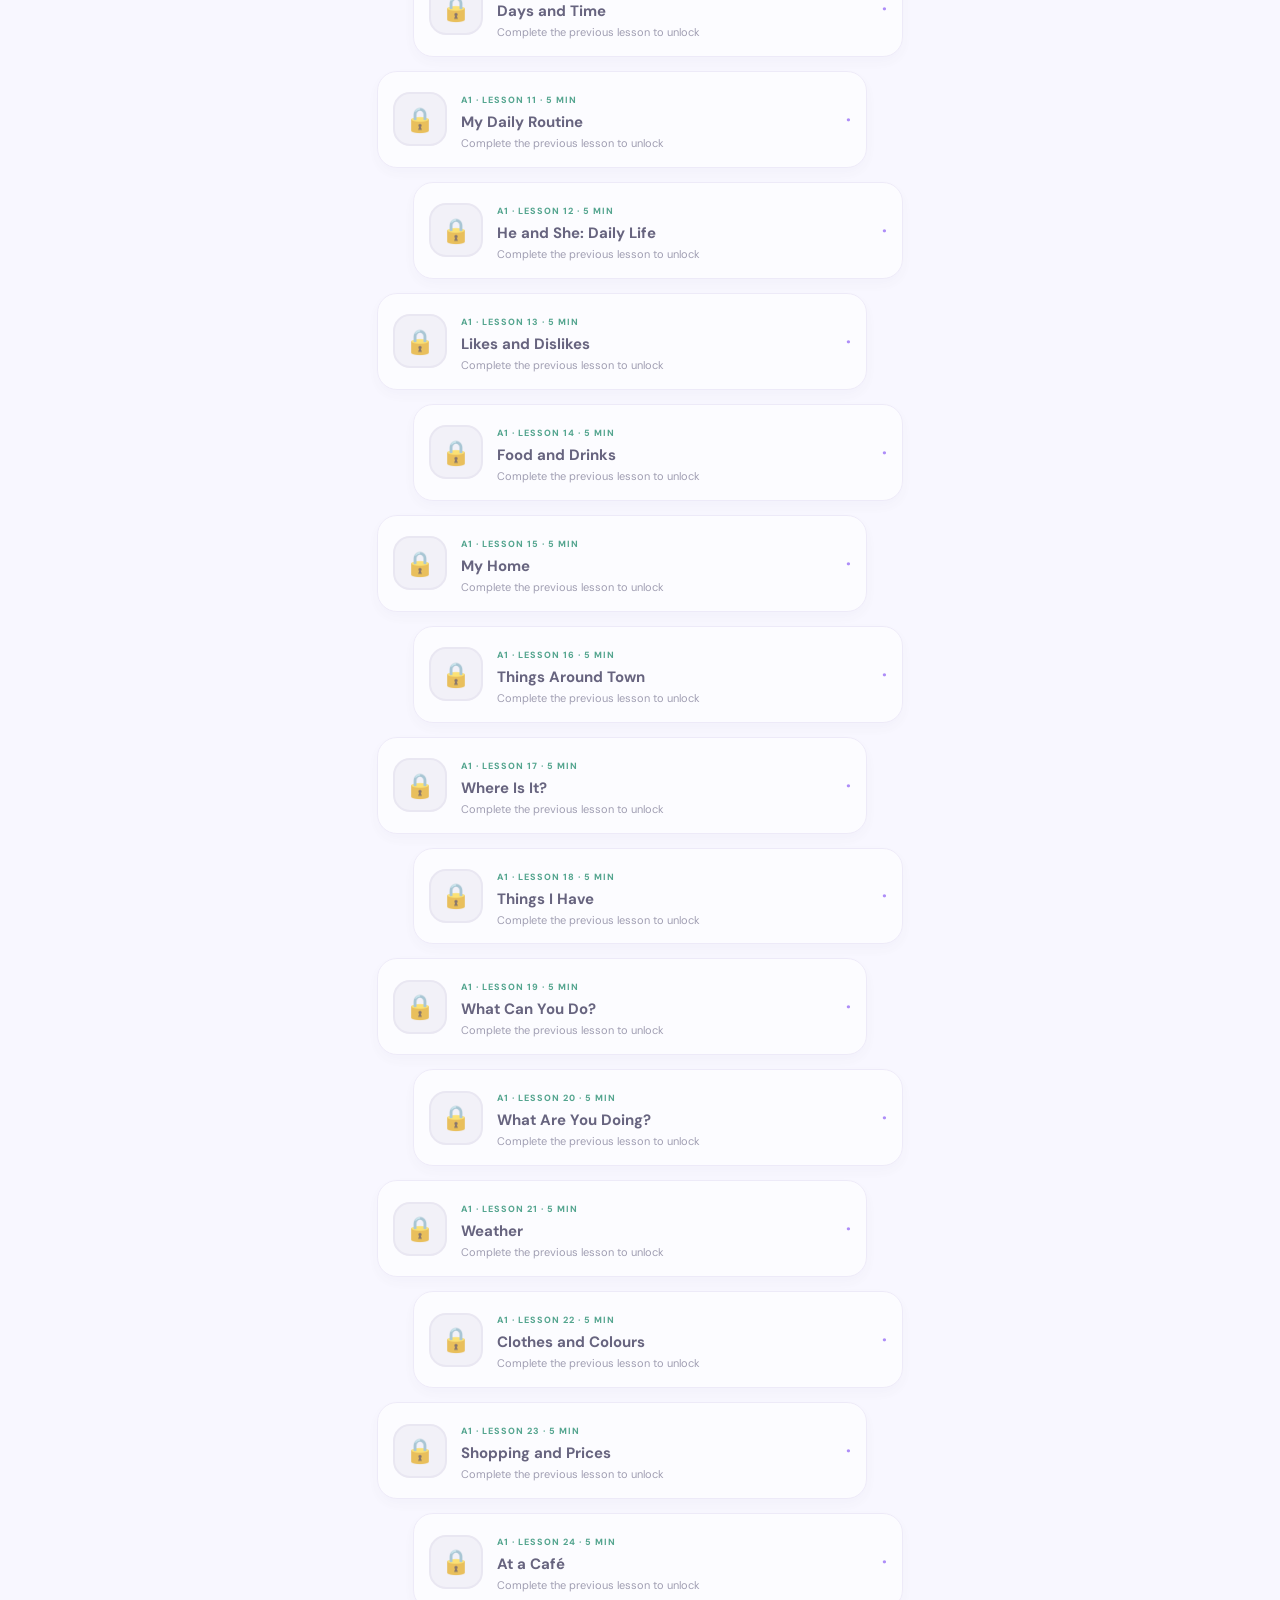
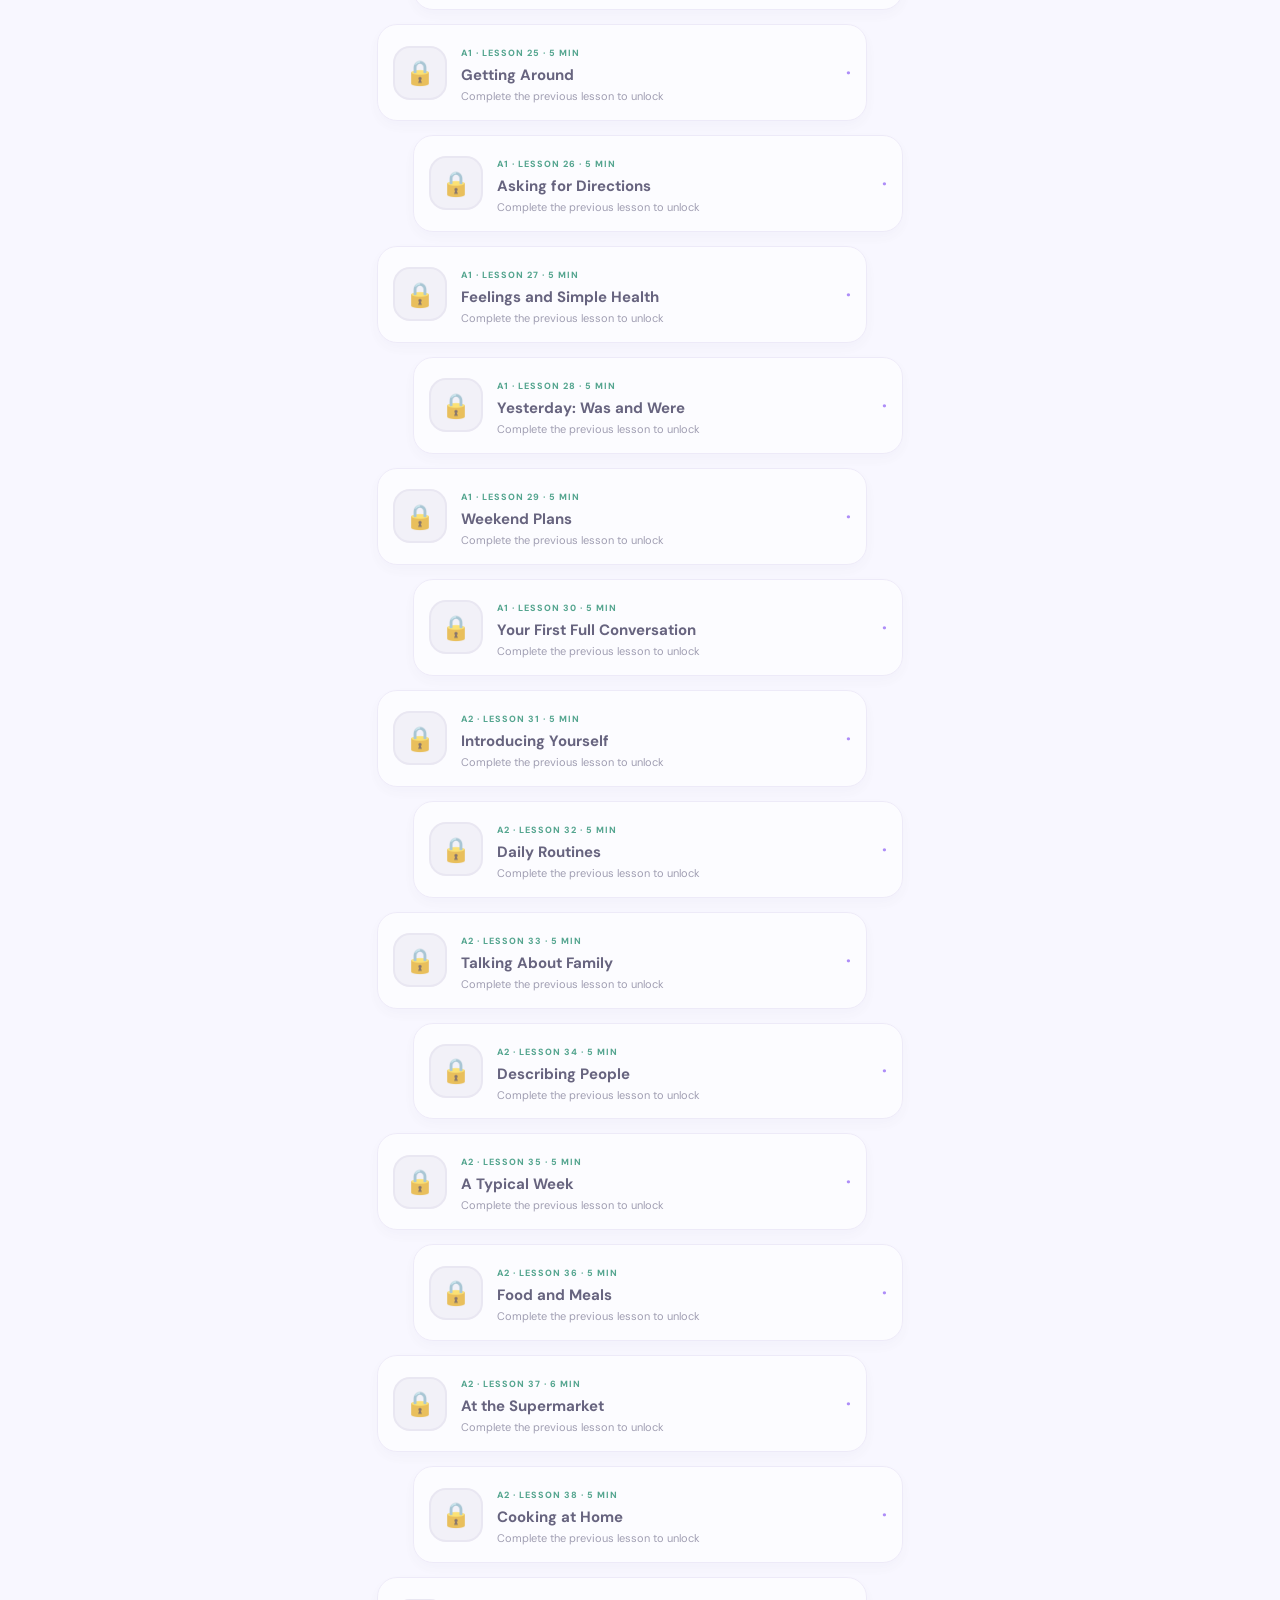
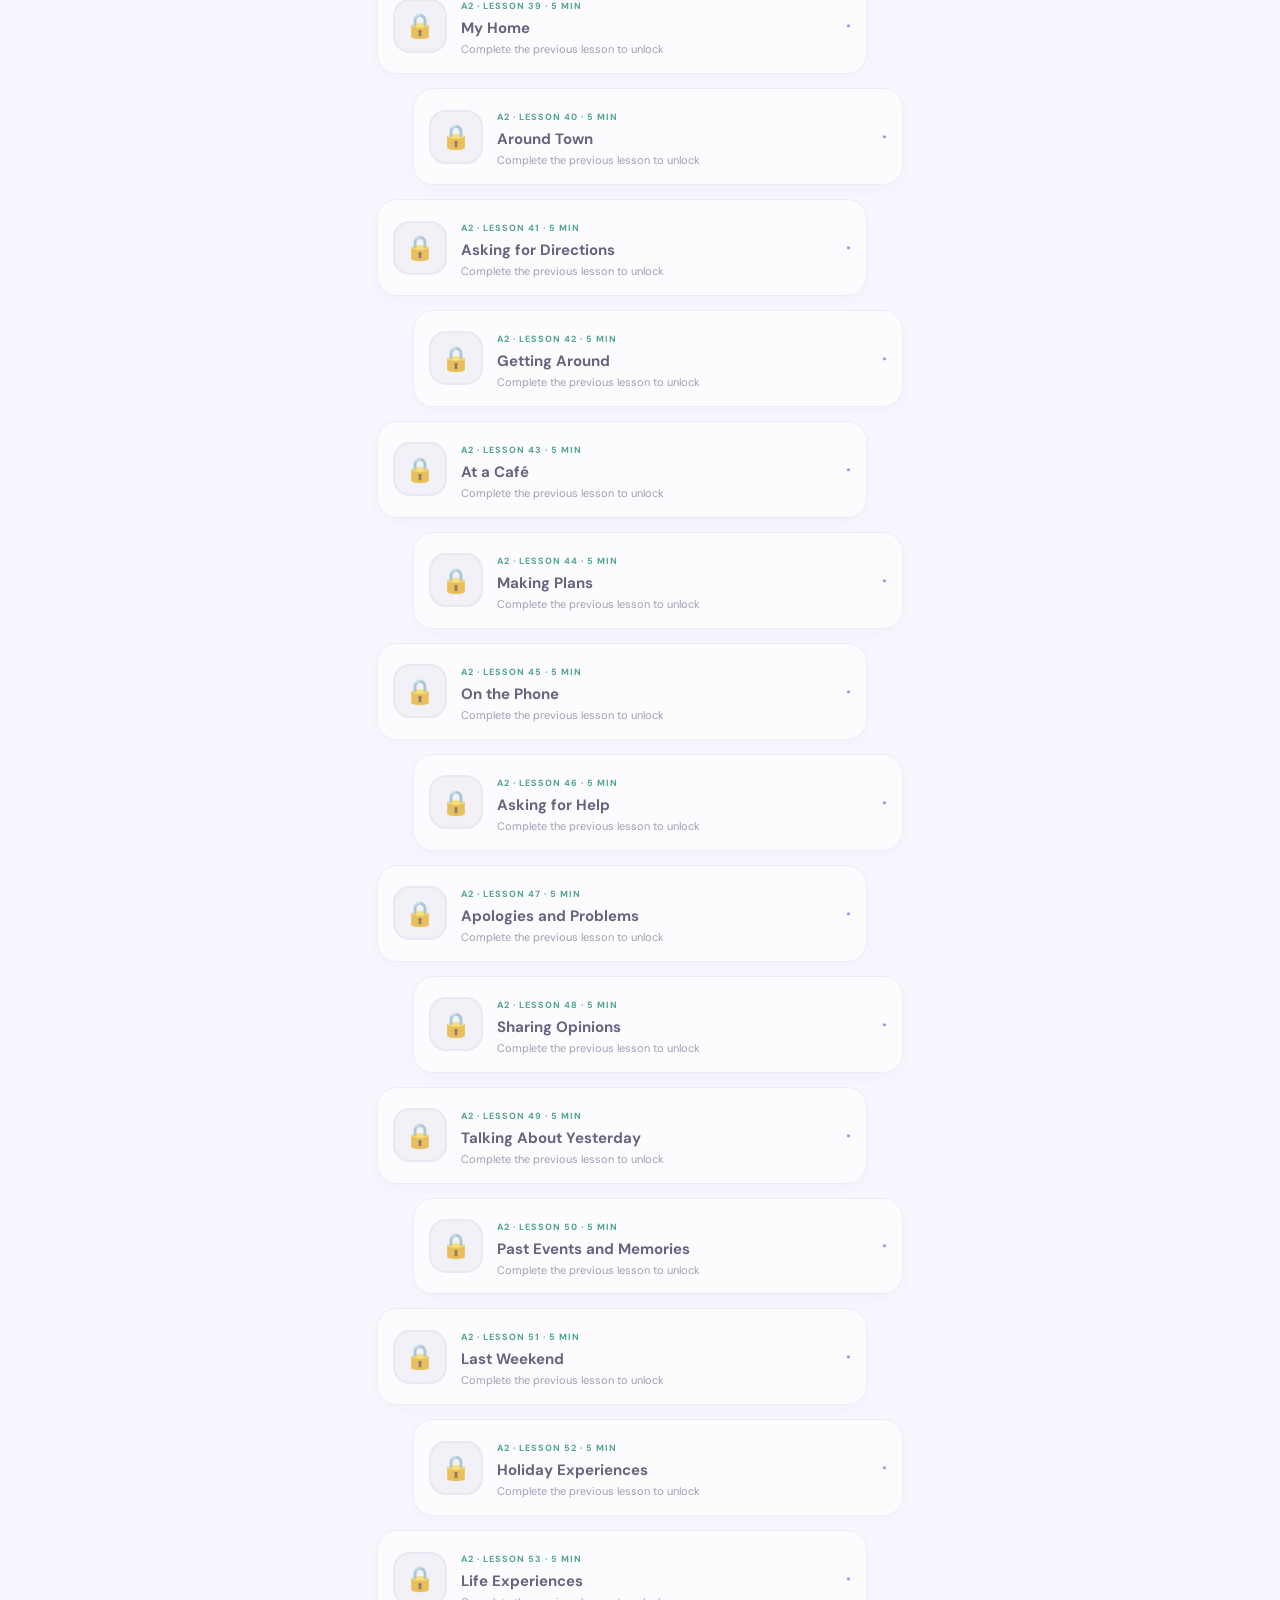
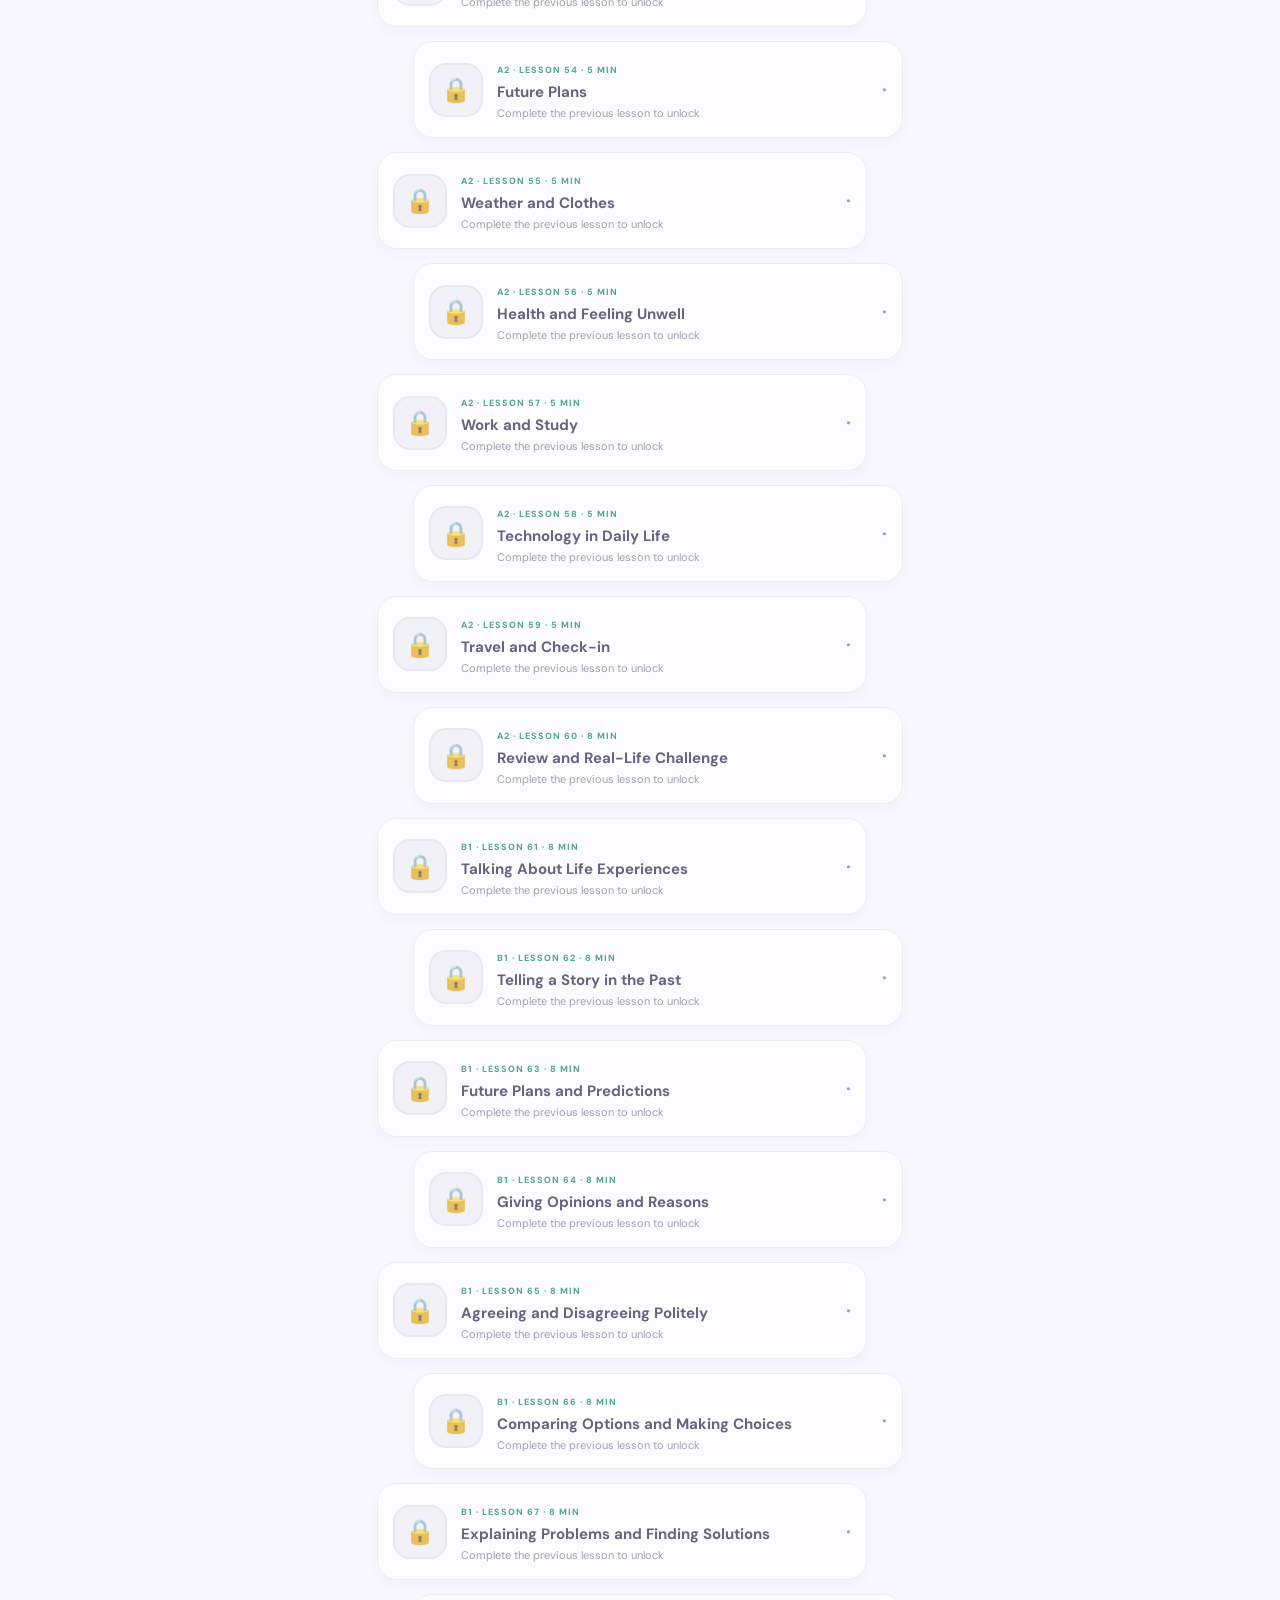
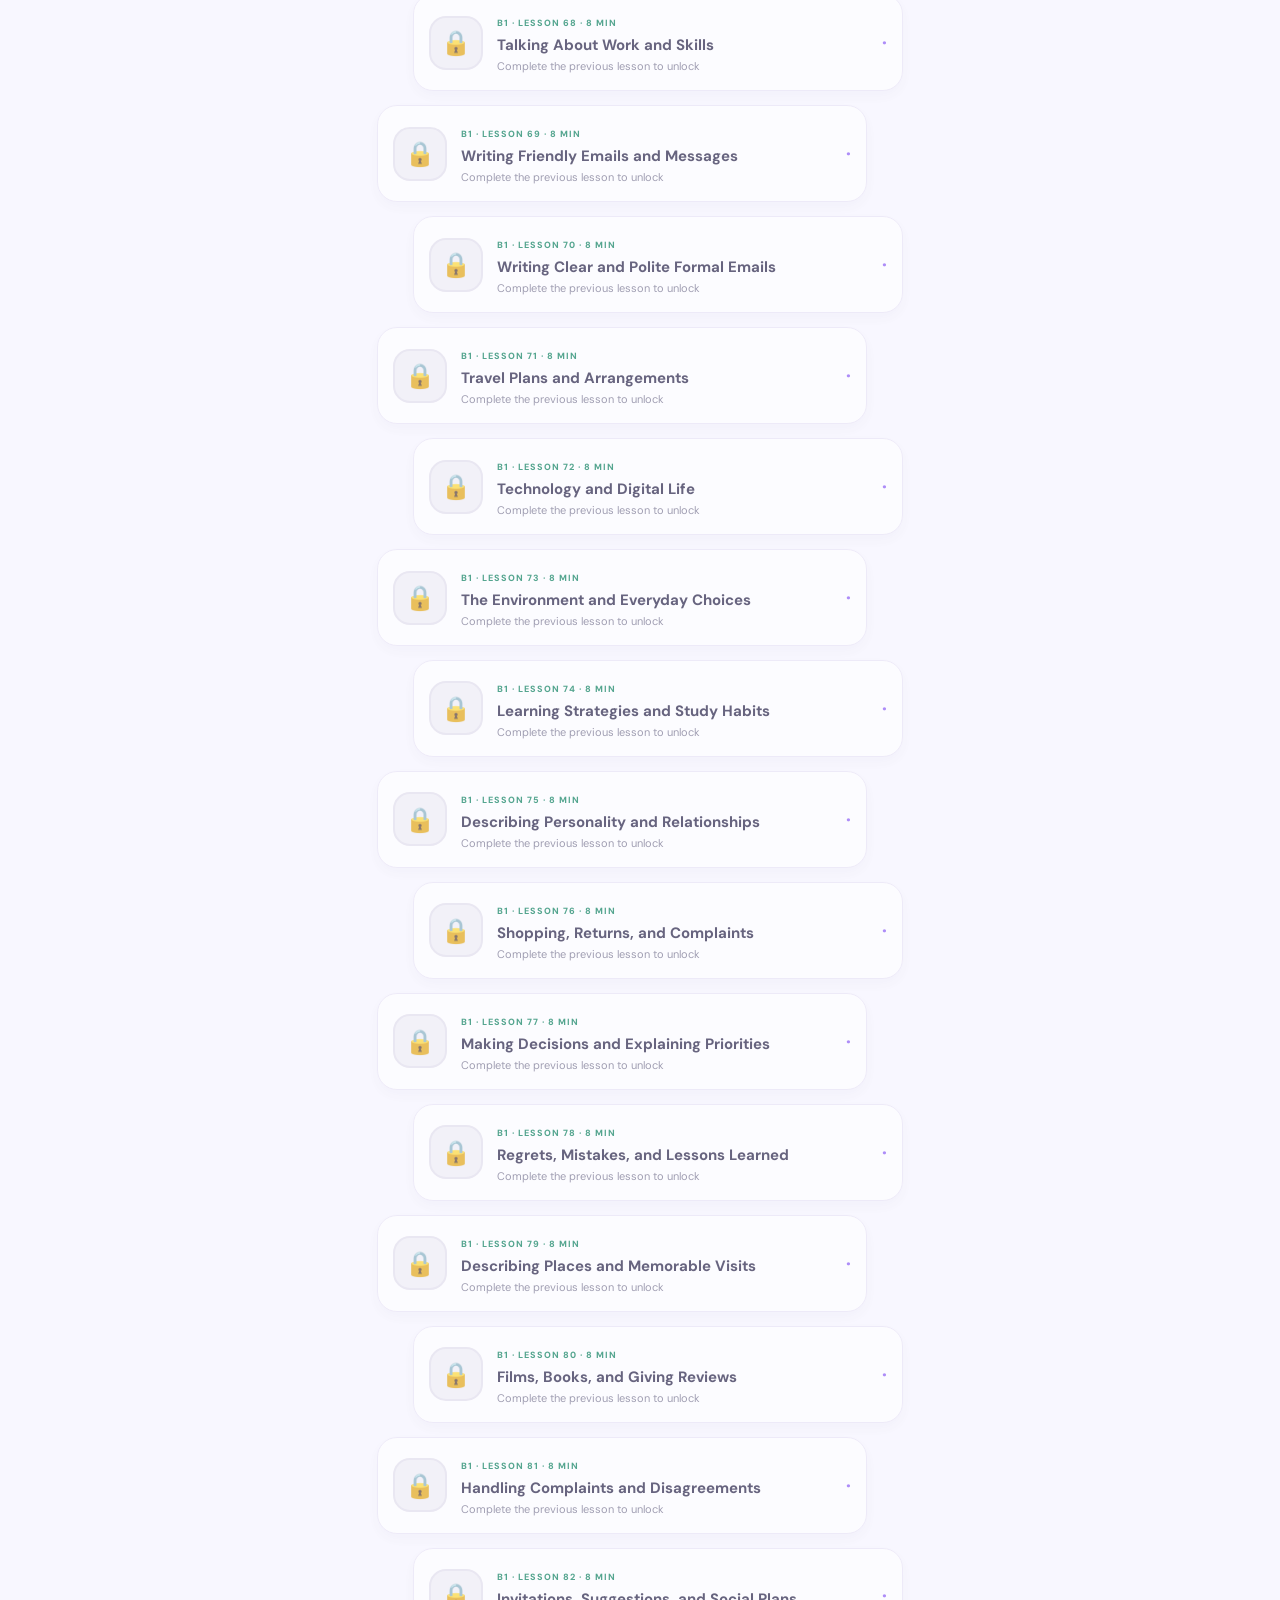
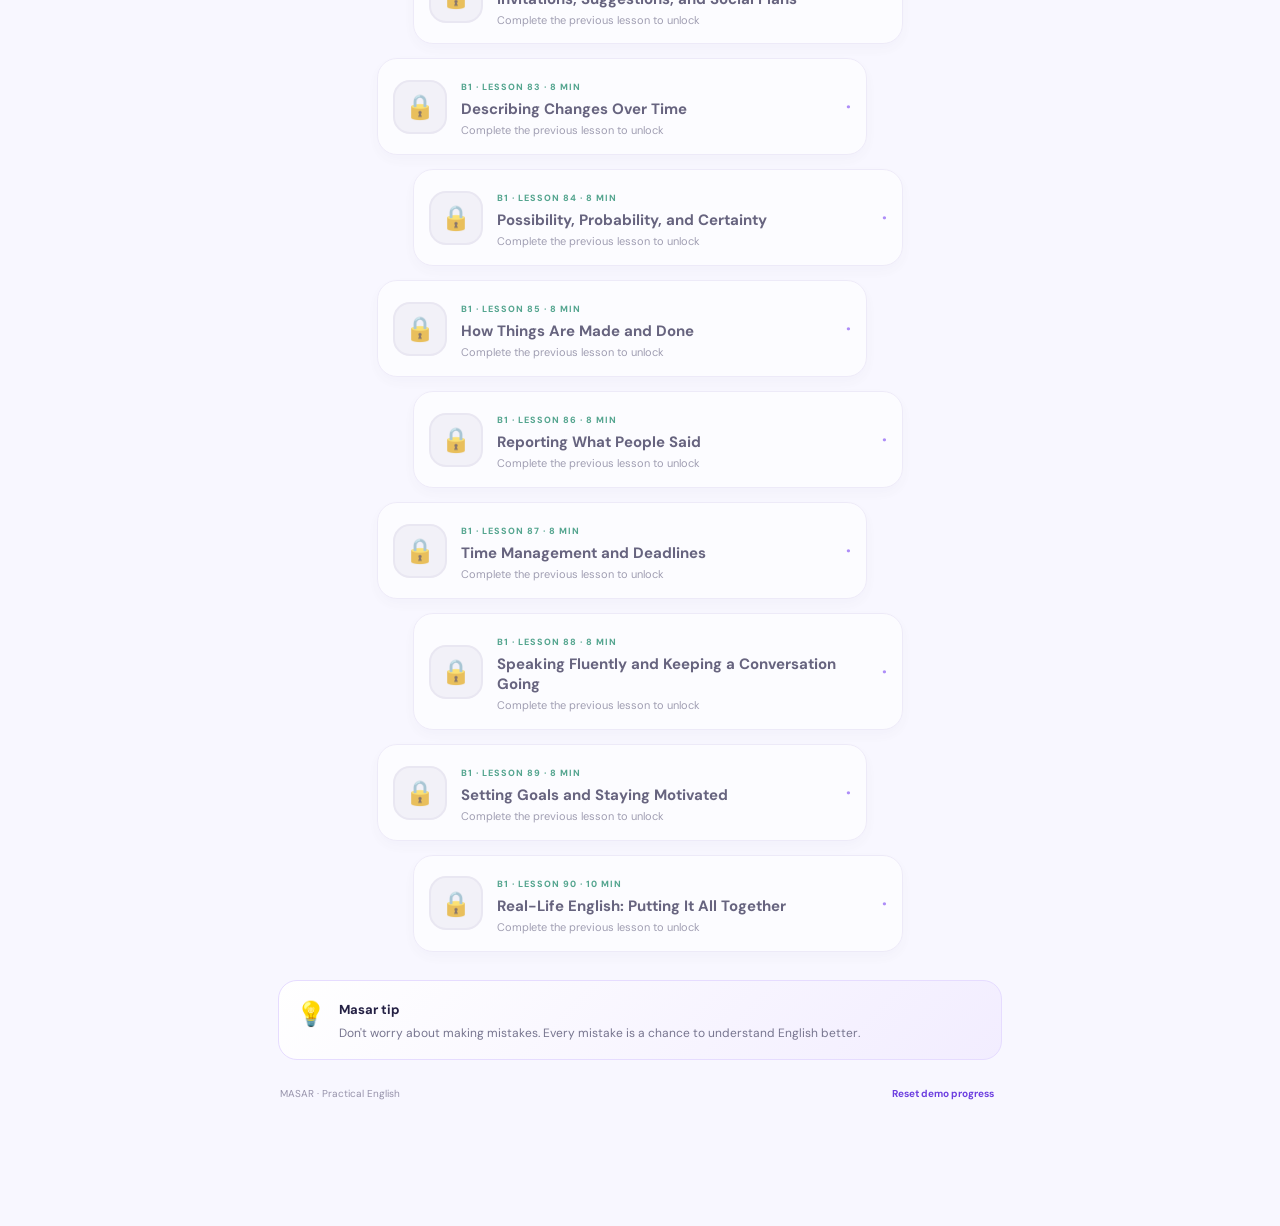
==== commit c58e8913: "Rename index-backup.html to index.html" ====
--- a/index.html
+++ b/index.html
@@ -32,7 +32,7 @@
 .masar-profile-stats>div,.masar-level-summary>div{background:#fff;border:1px solid #e9e5ff;border-radius:15px;padding:13px;display:flex;flex-direction:column;gap:7px;min-width:0}
 .masar-profile-stats span,.masar-level-summary span{font-size:.8rem;color:#5b5872;line-height:1.35}
 .masar-profile-stats strong,.masar-level-summary strong{font-size:1.2rem;color:#312e81}
-.masar-level-summary{display:grid;grid-template-columns:repeat(auto-fit,minmax(125px,1fr));gap:10px;margin-bottom:22px}
+.masar-level-summary{display:grid;grid-template-columns:repeat(2,minmax(0,1fr));gap:10px;margin-bottom:22px}
 .masar-achievements-title{margin:22px 0 12px}
 .masar-achievements{display:grid;gap:10px}
 .masar-badge{display:flex;gap:12px;align-items:center;padding:12px;border-radius:15px;border:1px solid #e5e7eb;background:#fff}
@@ -56,11 +56,11 @@
       <p class="eyebrow">YOUR NEXT STEP STARTS HERE</p>
       <h1>Small steps.<br><span>Real English.</span></h1>
       <p class="sub">Learn useful English, practise every day, and build your confidence one lesson at a time.</p>
-      <div class="level-row"><span class="pill">A1–C1 · Beginner to Advanced pathways</span><span id="progress-label">Loading lesson progress…</span></div>
+      <div class="level-row"><span class="pill">A1 + A2 · Beginner pathways</span><span id="progress-label">0 of 60 lessons complete</span></div>
       <div class="progress"><div id="progress-bar"></div></div>
     </section>
     <section class="path-section">
-      <div class="section-title"><div><p class="eyebrow">YOUR LEARNING PATH</p><h2>Keep moving forward</h2></div><span class="tiny-badge">A1 · A2 · B1 · B2 · C1</span></div>
+      <div class="section-title"><div><p class="eyebrow">YOUR LEARNING PATH</p><h2>Keep moving forward</h2></div><span class="tiny-badge">A1 + A2</span></div>
       <div id="lesson-path" class="lesson-path"></div>
     </section>
     <section class="note-card">
@@ -85,13 +85,6 @@
    Student profile and avatar are stored on this device only. */
 (() => {
   const PROFILE_KEY = 'masar-student-profile-v1';
-  const LEVELS = [
-    { id: 'A1', label: 'Beginner' },
-    { id: 'A2', label: 'Elementary' },
-    { id: 'B1', label: 'Intermediate' },
-    { id: 'B2', label: 'Upper-Intermediate' },
-    { id: 'C1', label: 'Advanced' }
-  ];
   let selectedLevel = 'ALL';
   const $ = (selector, root = document) => root.querySelector(selector);
   const esc = value => String(value ?? '').replace(/[&<>"']/g, ch => ({'&':'&amp;','<':'&lt;','>':'&gt;','"':'&quot;',"'":'&#39;'}[ch]));
@@ -116,7 +109,8 @@
     bar.setAttribute('aria-label', 'Filter lessons by level');
     bar.innerHTML = `
       <button type="button" class="masar-filter active" data-level="ALL">All lessons <span>${lessons.length}</span></button>
-      ${LEVELS.map(level => `<button type="button" class="masar-filter" data-level="${level.id}">${level.id} ${level.label} <span>${lessons.filter(l => l.level === level.id).length}</span></button>`).join('')}`;
+      <button type="button" class="masar-filter" data-level="A1">A1 Beginner <span>${lessons.filter(l => l.level === 'A1').length}</span></button>
+      <button type="button" class="masar-filter" data-level="A2">A2 Elementary <span>${lessons.filter(l => l.level === 'A2').length}</span></button>`;
     path.parentNode.insertBefore(bar, path);
     bar.addEventListener('click', event => {
       const button = event.target.closest('[data-level]');
@@ -133,29 +127,18 @@
       const lesson = lessons[Number(card.dataset.index)];
       card.hidden = !!(selectedLevel !== 'ALL' && lesson && lesson.level !== selectedLevel);
     });
-    const completedCount = lessons.filter(l => isDone(l.id)).length;
-    const label = $('#progress-label');
-    if (label) label.textContent = `${completedCount} of ${lessons.length} lessons complete`;
-    const allButton = $('#masar-level-filters [data-level="ALL"] span');
-    if (allButton) allButton.textContent = lessons.length;
-    LEVELS.forEach(level => {
-      const count = $('#masar-level-filters [data-level="' + level.id + '"] span');
-      if (count) count.textContent = lessons.filter(l => l.level === level.id).length;
-    });
   }
 
   function achievementsHTML() {
     const completed = lessons.filter(l => isDone(l.id));
-    const levelBadges = LEVELS.map((level, index) => {
-      const levelLessons = lessons.filter(l => l.level === level.id);
-      const icons = ['🌟', '🏅', '🎯', '🚀', '👑'];
-      return [icons[index], `${level.id} Finisher`, `Complete every ${level.id} ${level.label} lesson`, levelLessons.length > 0 && levelLessons.every(l => isDone(l.id))];
-    });
+    const a1 = lessons.filter(l => l.level === 'A1');
+    const a2 = lessons.filter(l => l.level === 'A2');
     const badges = [
       ['🌱', 'First Step', 'Complete your first lesson', completed.length >= 1],
       ['📚', '10 Lessons', 'Complete 10 lessons', completed.length >= 10],
       ['🔥', '3-Day Streak', 'Learn on 3 consecutive days', state.streak >= 3],
-      ...levelBadges
+      ['🌟', 'A1 Finisher', 'Complete every A1 lesson', a1.length > 0 && a1.every(l => isDone(l.id))],
+      ['🏅', 'A2 Finisher', 'Complete every A2 lesson', a2.length > 0 && a2.every(l => isDone(l.id))]
     ];
     return badges.map(([icon, title, desc, earned]) => `<div class="masar-badge ${earned ? 'earned' : 'locked-badge'}"><span class="masar-badge-icon">${icon}</span><div><strong>${title}</strong><small>${desc}</small></div><span class="masar-badge-status">${earned ? '✓ Earned' : '🔒'}</span></div>`).join('');
   }
@@ -190,11 +173,8 @@
         <div><span>🔥 Learning streak</span><strong>${Number(state.streak) || 0} days</strong></div>
       </div>
       <div class="masar-level-summary">
-        ${LEVELS.map(level => {
-          const levelLessons = lessons.filter(l => l.level === level.id);
-          const completedLevelLessons = levelLessons.filter(l => isDone(l.id)).length;
-          return `<div><span>${level.id} · ${level.label}</span><strong>${completedLevelLessons}/${levelLessons.length}</strong></div>`;
-        }).join('')}
+        <div><span>A1 · Beginner</span><strong>${lessons.filter(l => l.level === 'A1' && isDone(l.id)).length}/${lessons.filter(l => l.level === 'A1').length}</strong></div>
+        <div><span>A2 · Elementary</span><strong>${lessons.filter(l => l.level === 'A2' && isDone(l.id)).length}/${lessons.filter(l => l.level === 'A2').length}</strong></div>
       </div>
       <h3 class="masar-achievements-title">🏆 My achievements</h3>
       <div class="masar-achievements">${achievementsHTML()}</div>
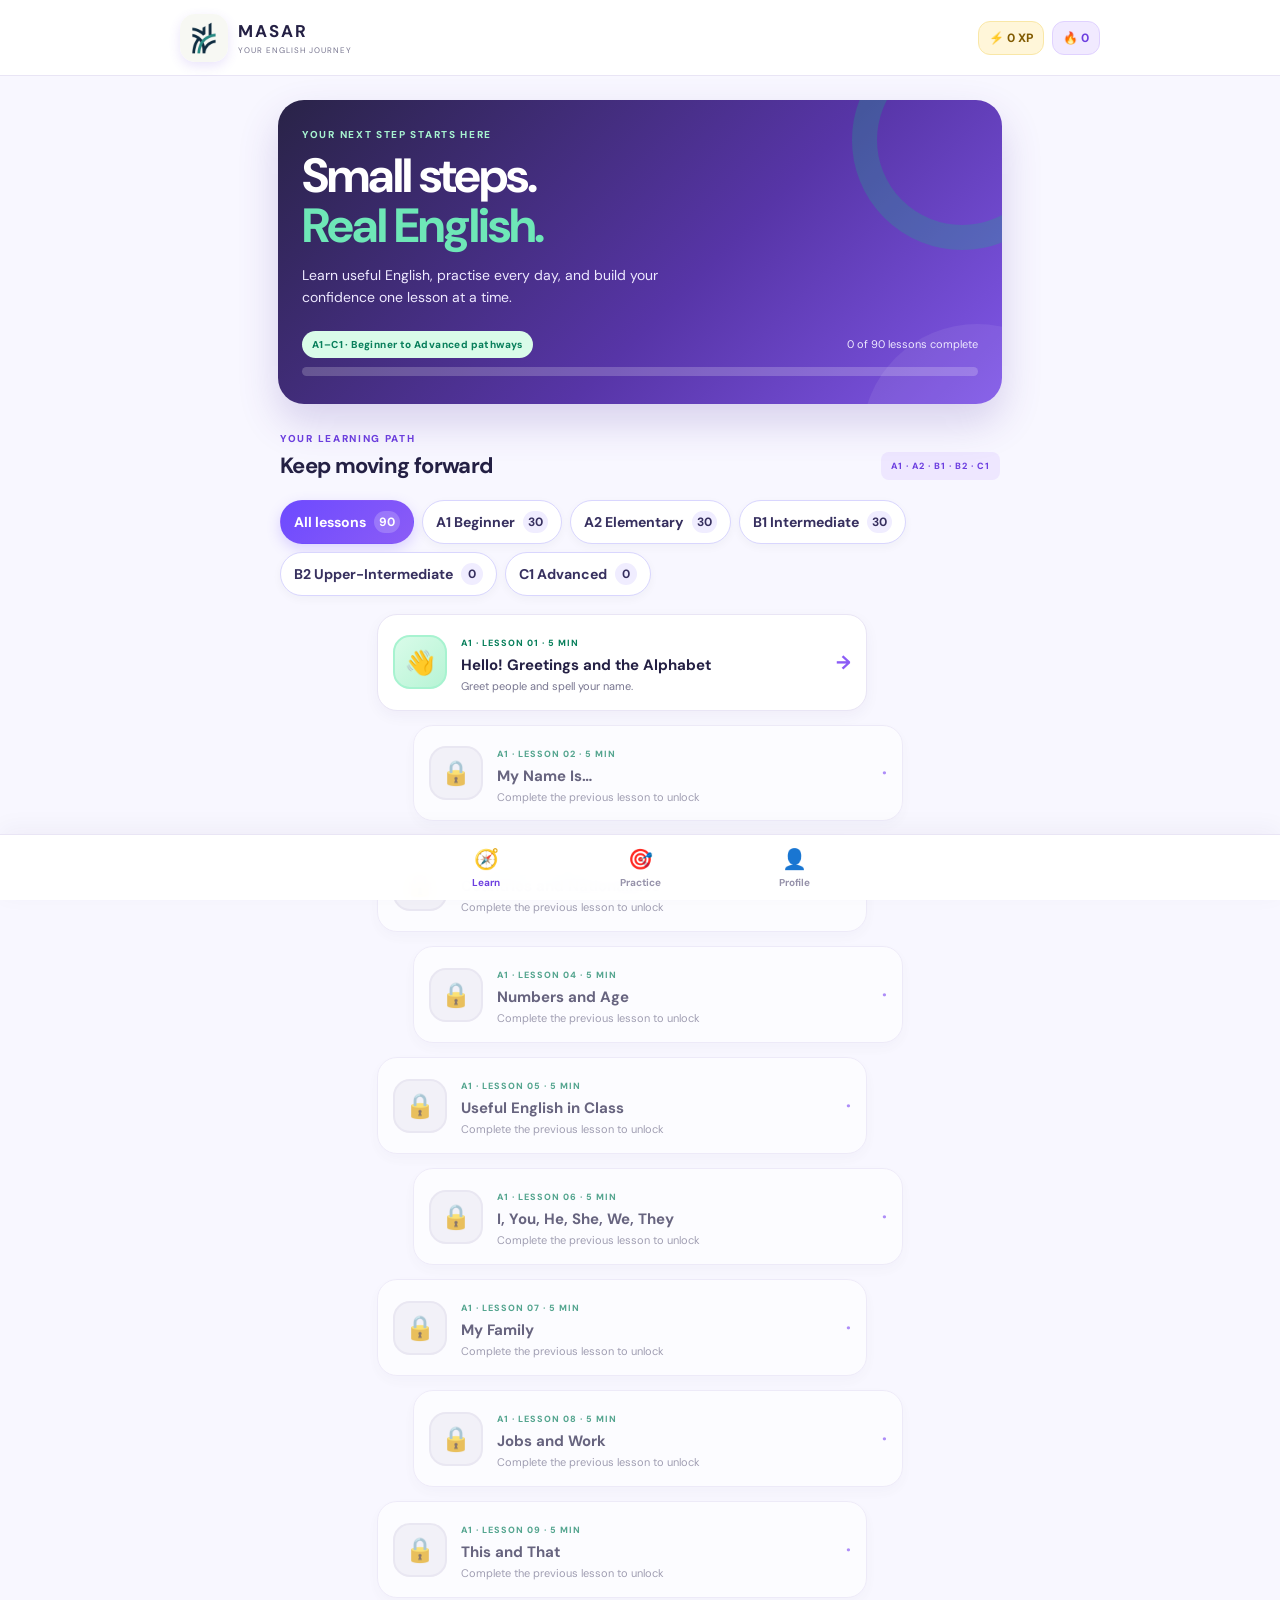
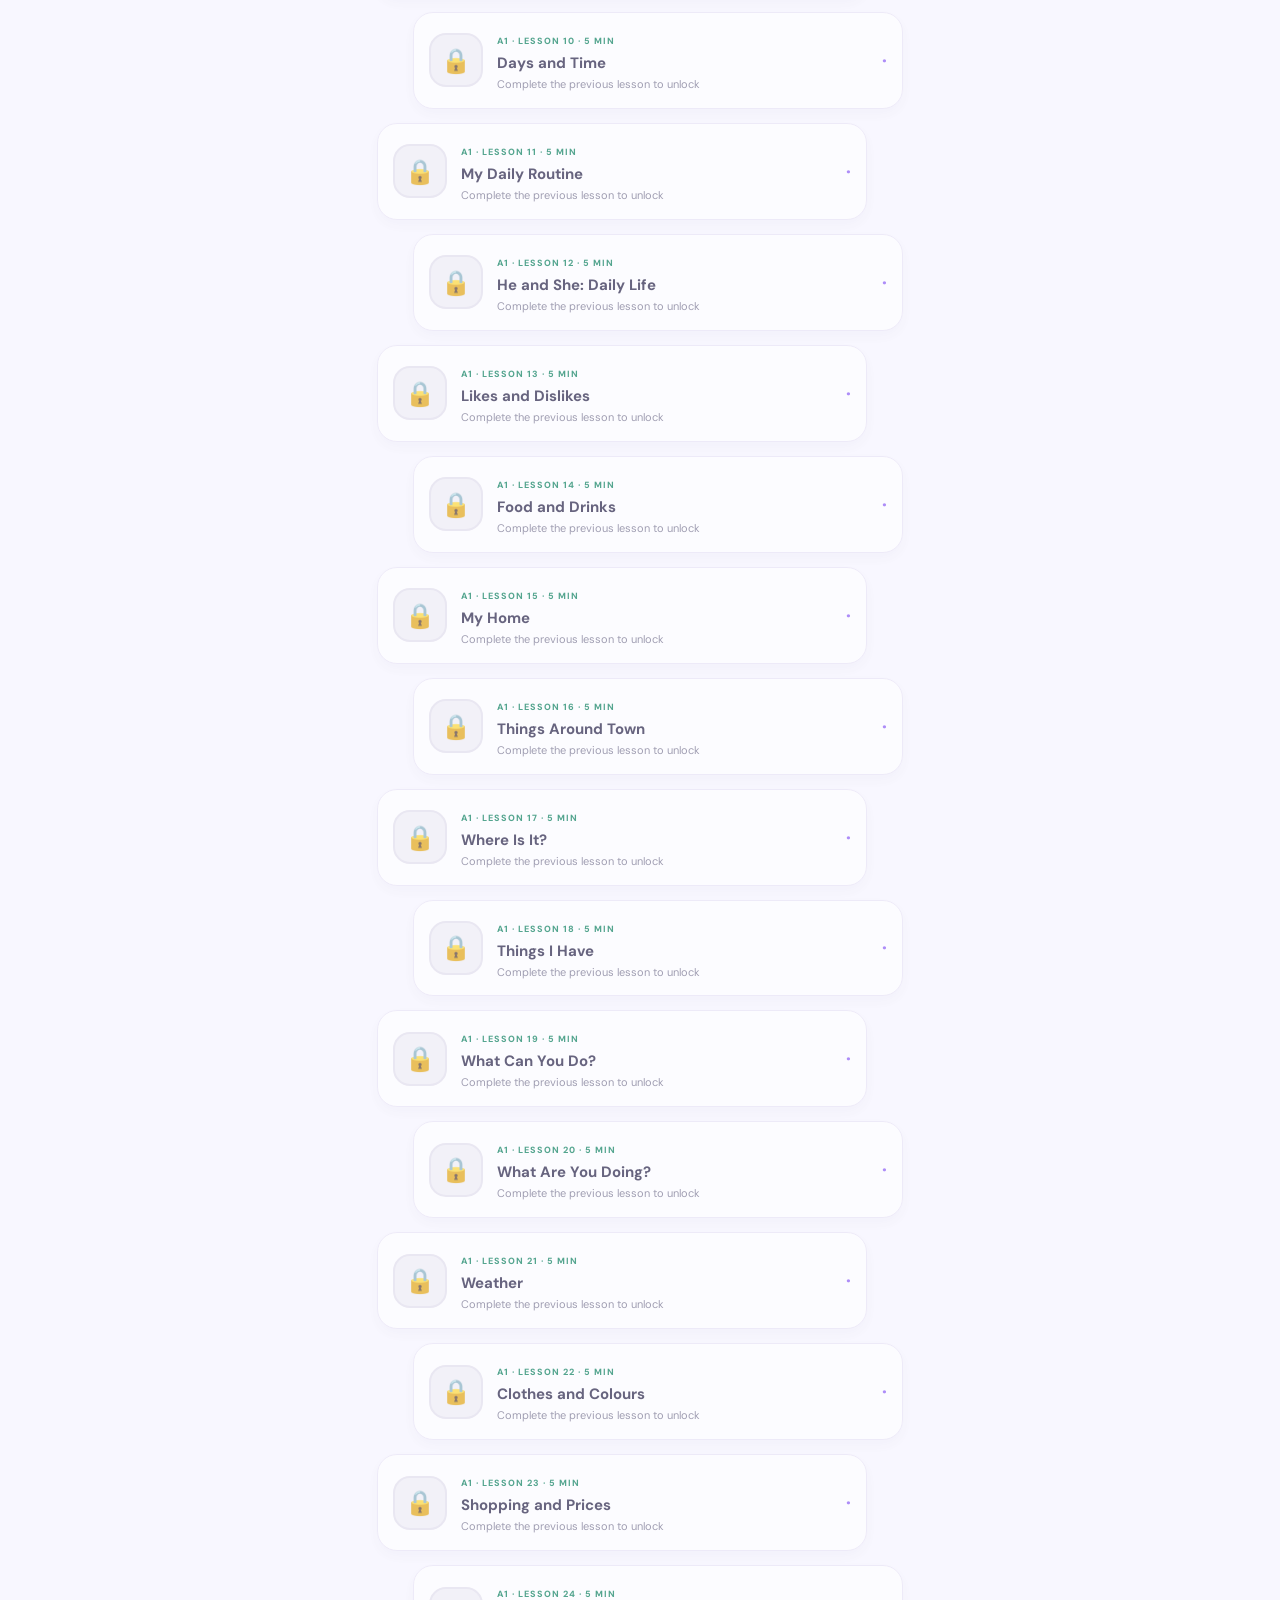
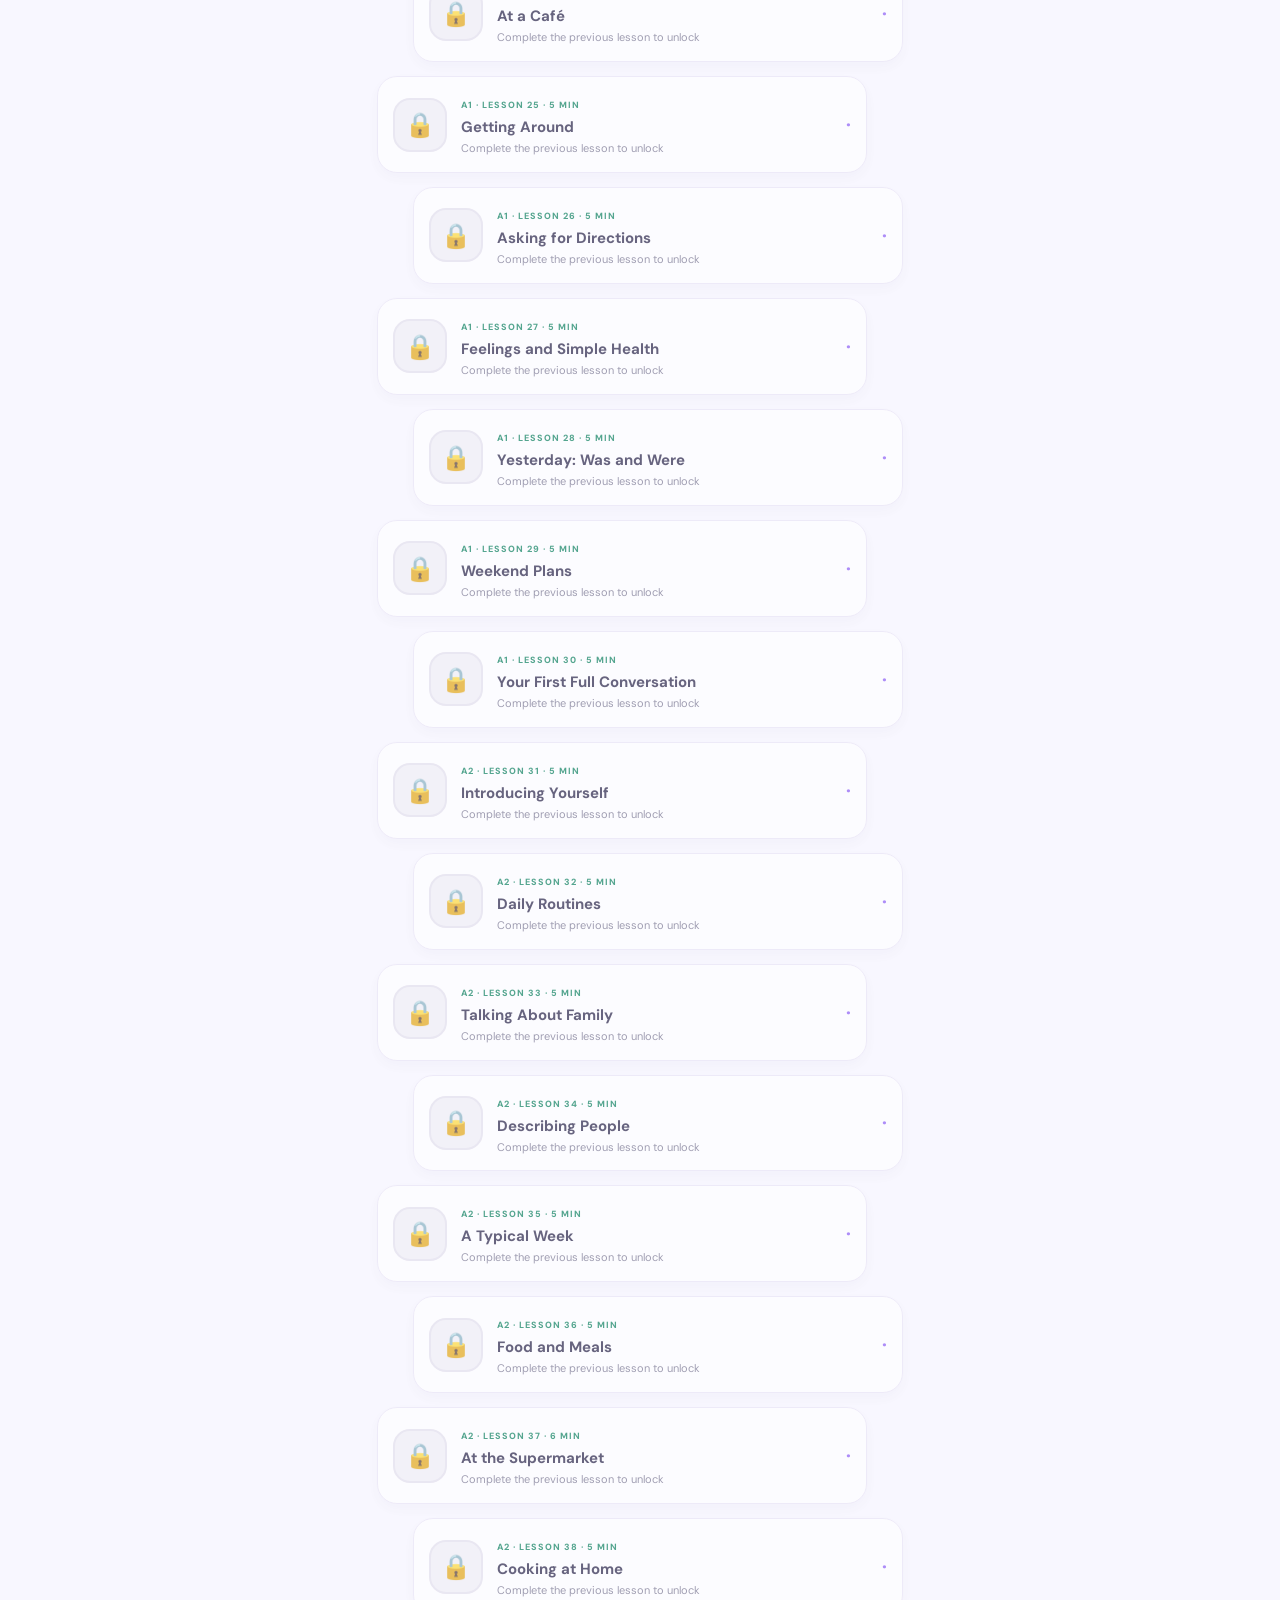
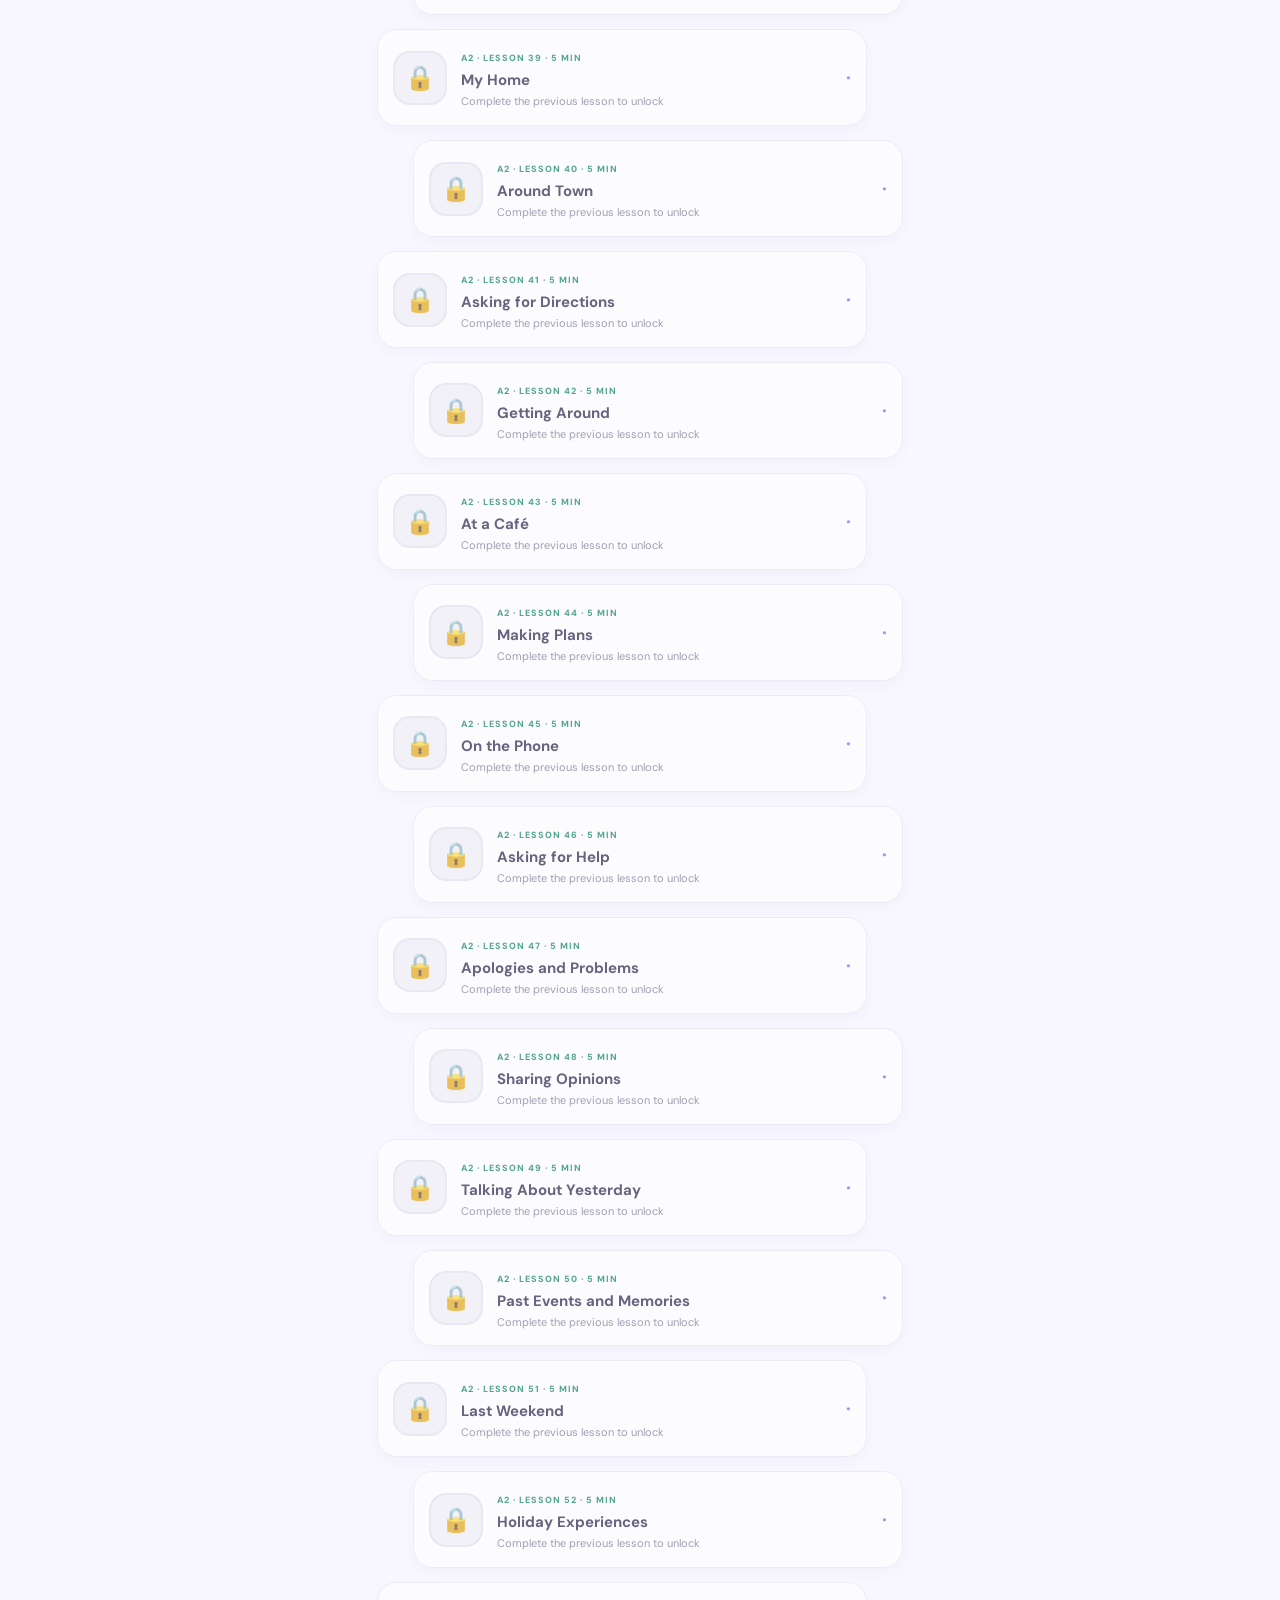
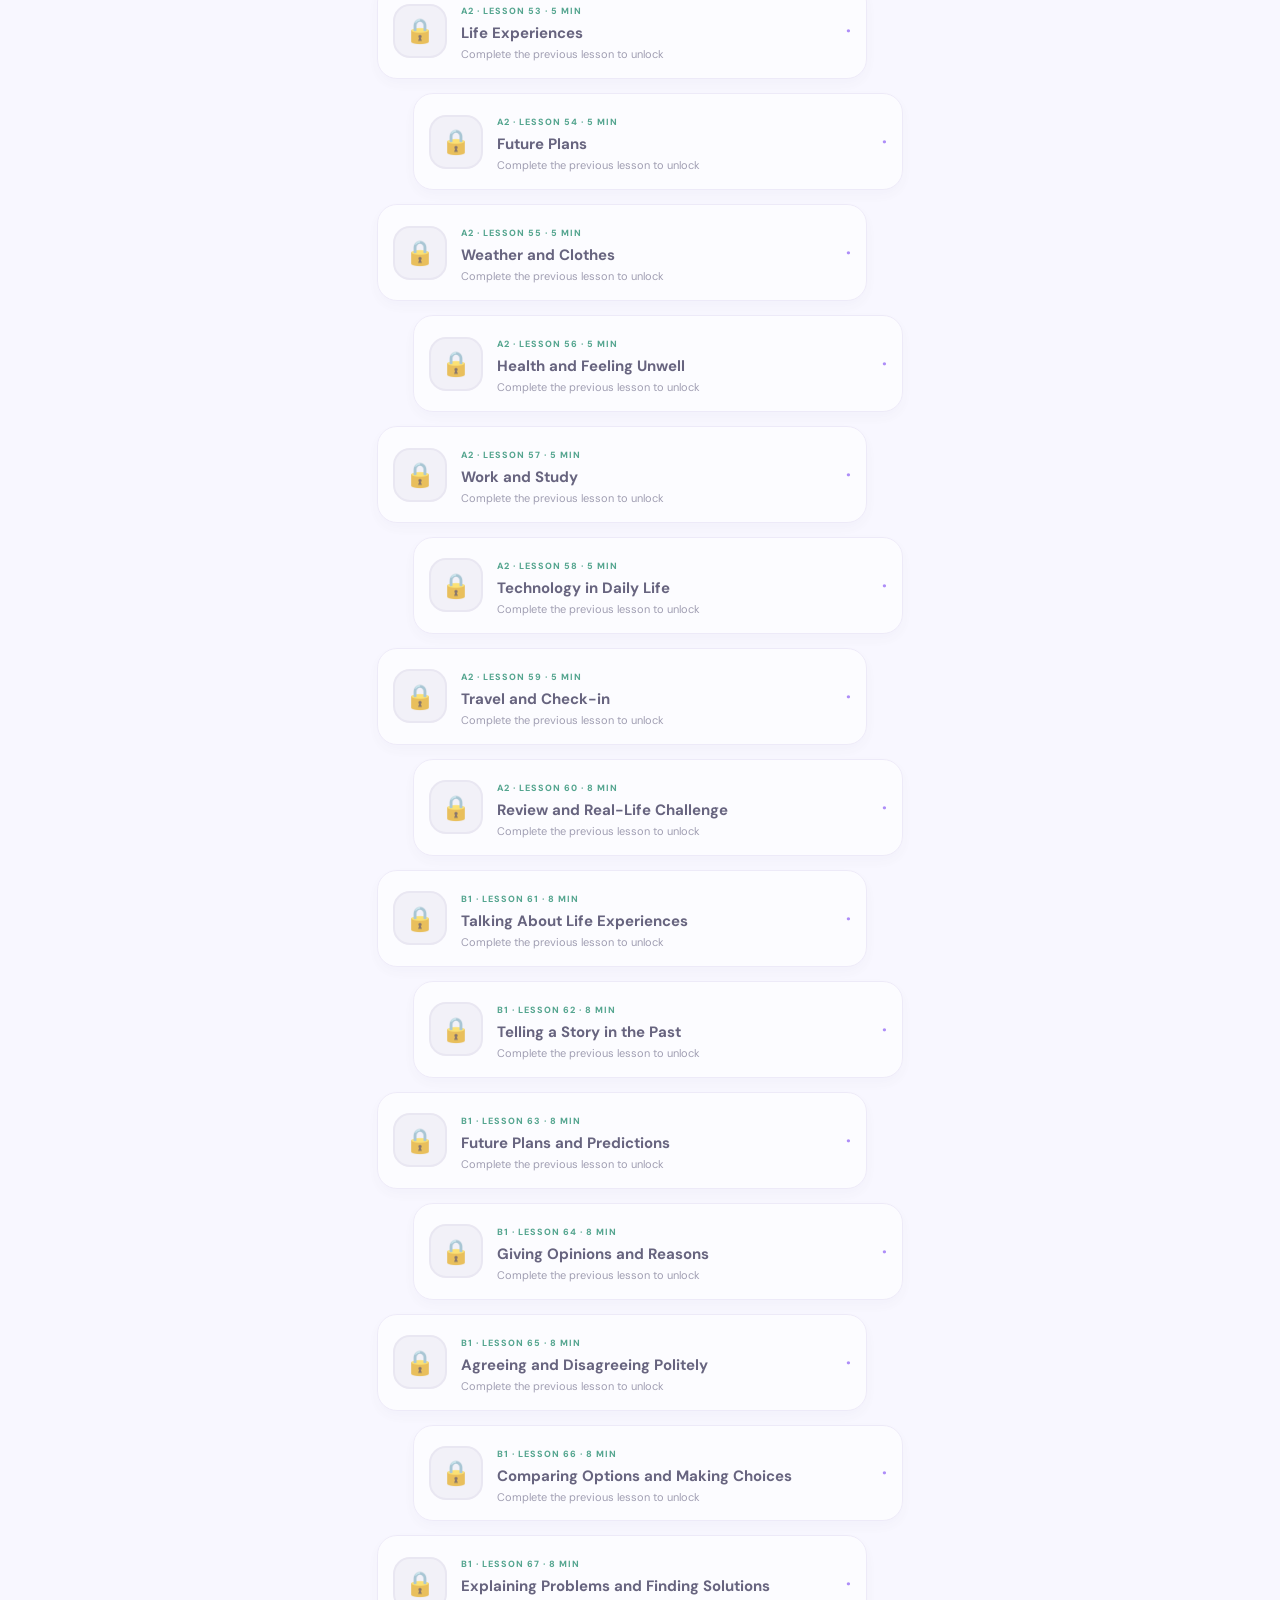
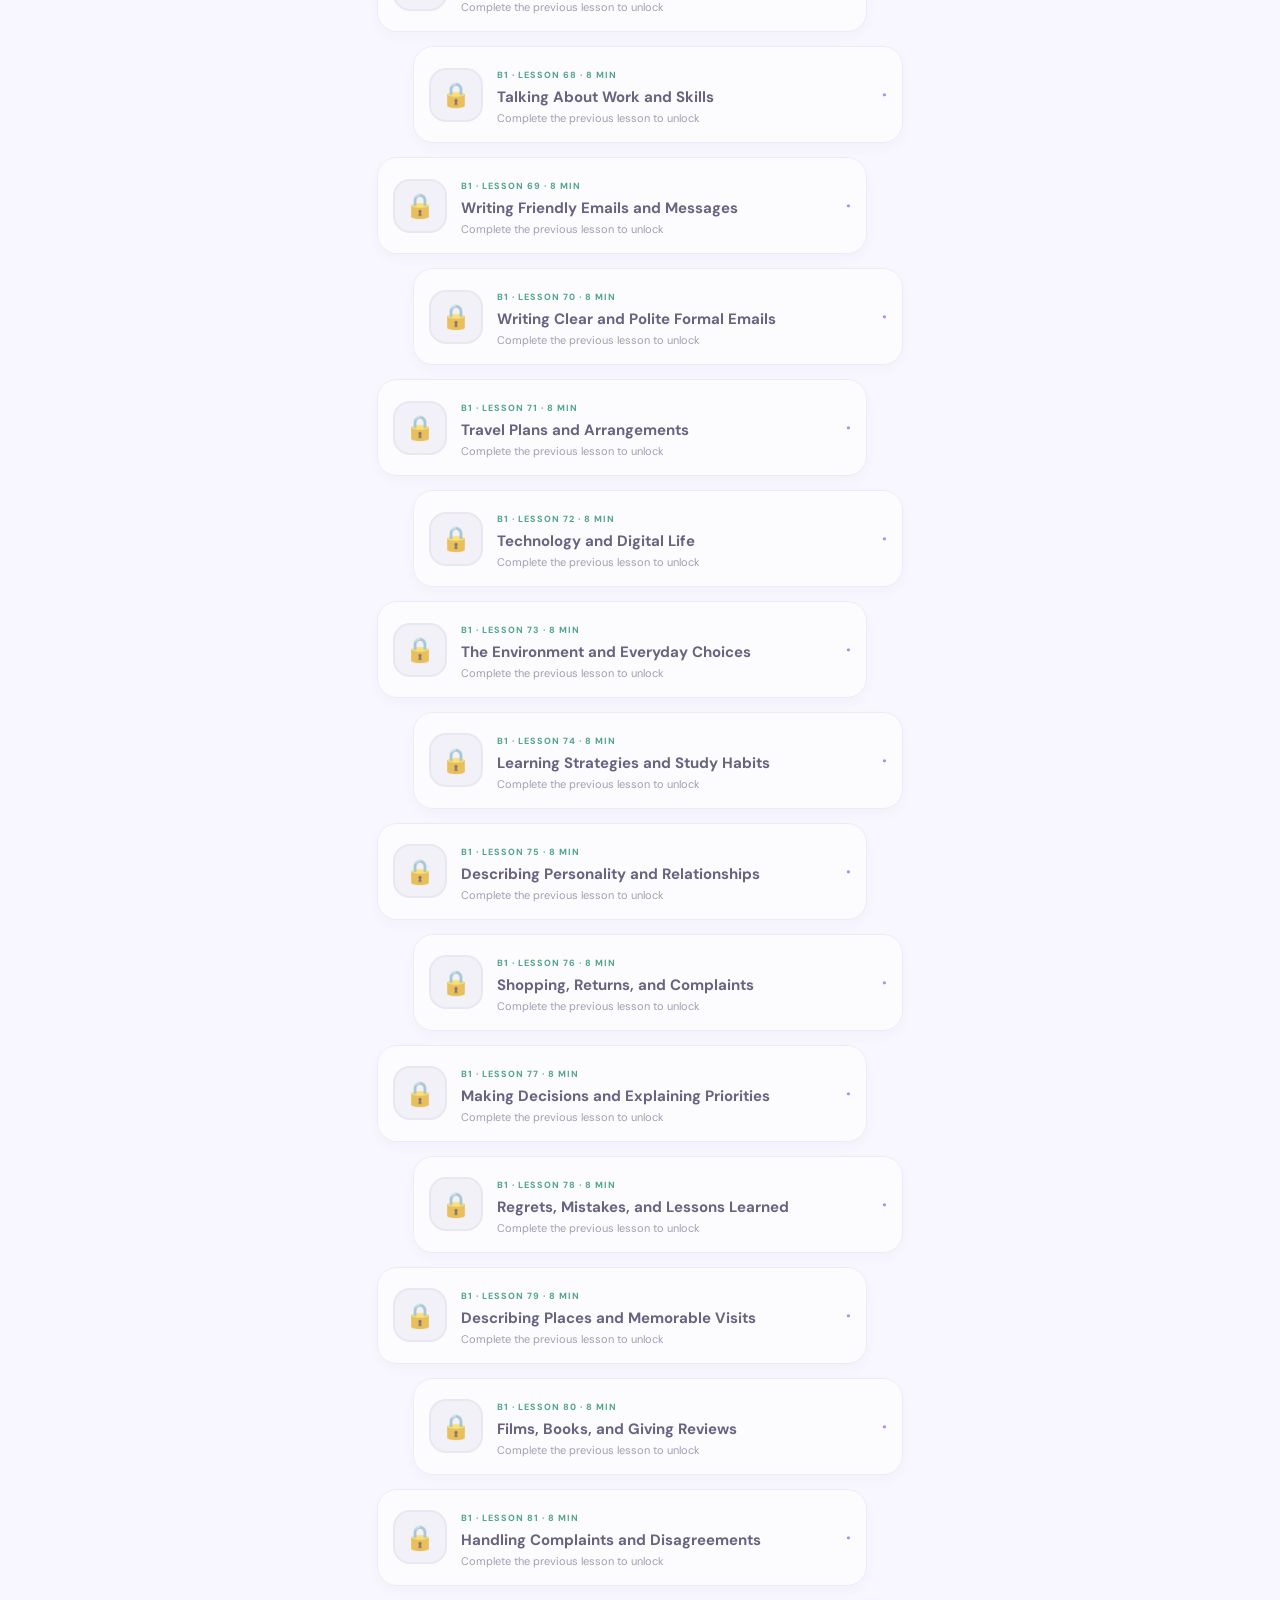
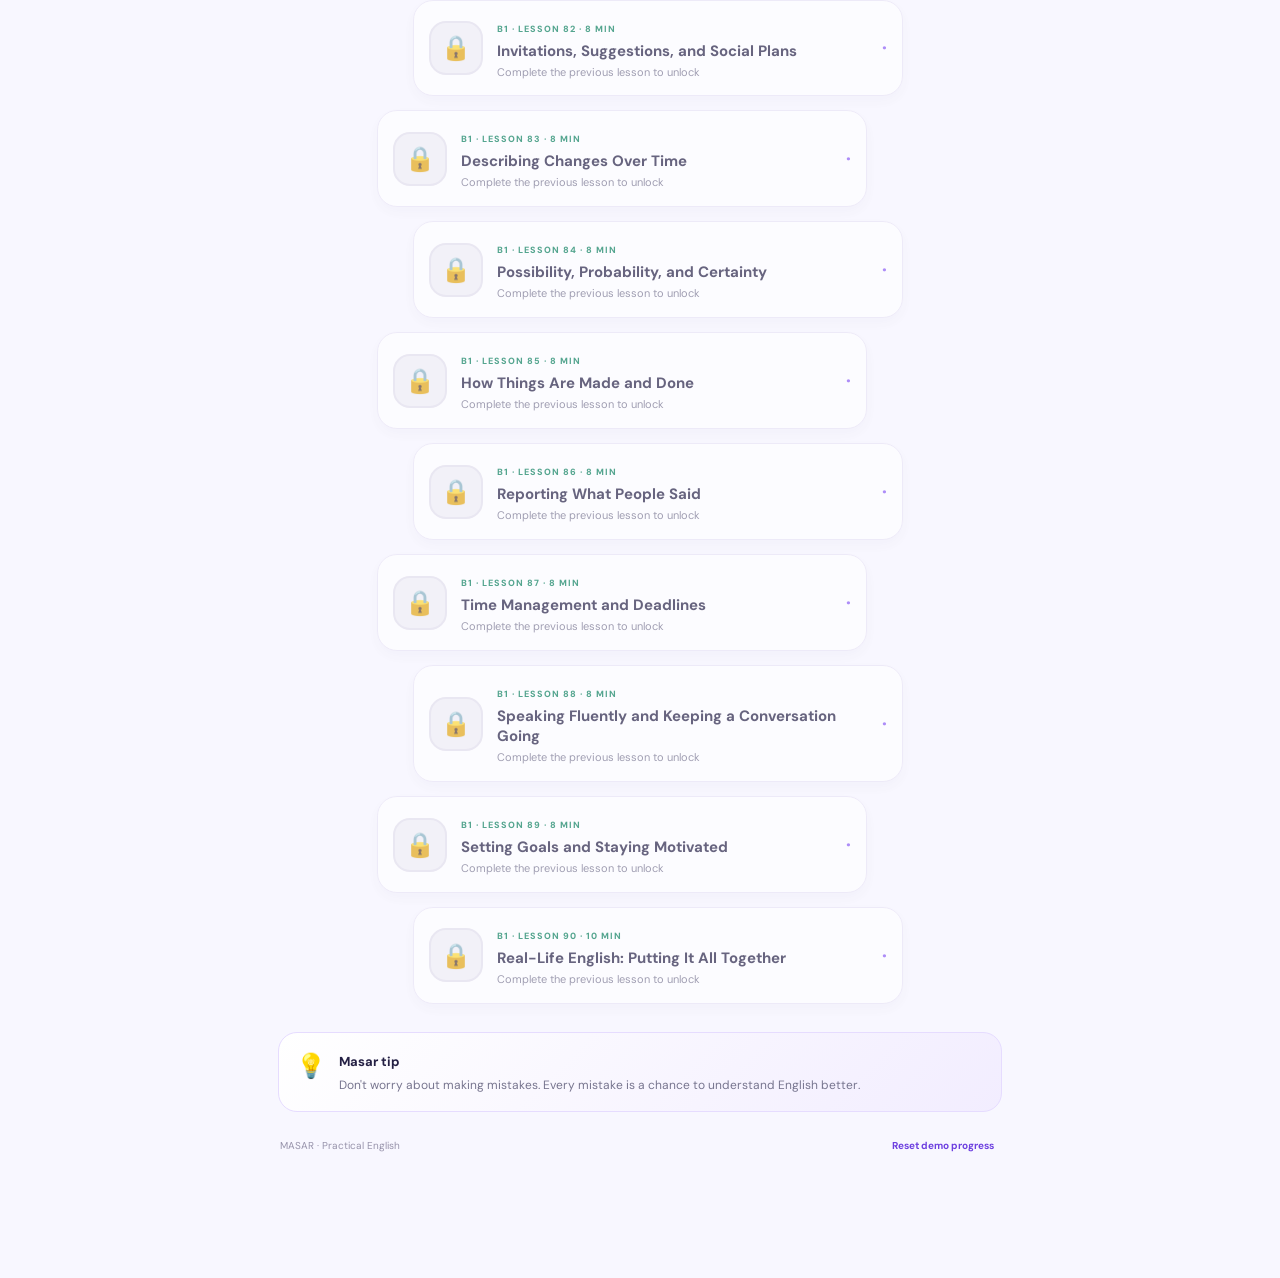
==== commit 8ed398bb: "Update index.html" ====
--- a/index.html
+++ b/index.html
@@ -32,7 +32,7 @@
 .masar-profile-stats>div,.masar-level-summary>div{background:#fff;border:1px solid #e9e5ff;border-radius:15px;padding:13px;display:flex;flex-direction:column;gap:7px;min-width:0}
 .masar-profile-stats span,.masar-level-summary span{font-size:.8rem;color:#5b5872;line-height:1.35}
 .masar-profile-stats strong,.masar-level-summary strong{font-size:1.2rem;color:#312e81}
-.masar-level-summary{display:grid;grid-template-columns:repeat(2,minmax(0,1fr));gap:10px;margin-bottom:22px}
+.masar-level-summary{display:grid;grid-template-columns:repeat(auto-fit,minmax(125px,1fr));gap:10px;margin-bottom:22px}
 .masar-achievements-title{margin:22px 0 12px}
 .masar-achievements{display:grid;gap:10px}
 .masar-badge{display:flex;gap:12px;align-items:center;padding:12px;border-radius:15px;border:1px solid #e5e7eb;background:#fff}
@@ -56,11 +56,11 @@
       <p class="eyebrow">YOUR NEXT STEP STARTS HERE</p>
       <h1>Small steps.<br><span>Real English.</span></h1>
       <p class="sub">Learn useful English, practise every day, and build your confidence one lesson at a time.</p>
-      <div class="level-row"><span class="pill">A1 + A2 · Beginner pathways</span><span id="progress-label">0 of 60 lessons complete</span></div>
+      <div class="level-row"><span class="pill">A1–C1 · Beginner to Advanced pathways</span><span id="progress-label">Loading lesson progress…</span></div>
       <div class="progress"><div id="progress-bar"></div></div>
     </section>
     <section class="path-section">
-      <div class="section-title"><div><p class="eyebrow">YOUR LEARNING PATH</p><h2>Keep moving forward</h2></div><span class="tiny-badge">A1 + A2</span></div>
+      <div class="section-title"><div><p class="eyebrow">YOUR LEARNING PATH</p><h2>Keep moving forward</h2></div><span class="tiny-badge">A1 · A2 · B1 · B2 · C1</span></div>
       <div id="lesson-path" class="lesson-path"></div>
     </section>
     <section class="note-card">
@@ -85,6 +85,13 @@
    Student profile and avatar are stored on this device only. */
 (() => {
   const PROFILE_KEY = 'masar-student-profile-v1';
+  const LEVELS = [
+    { id: 'A1', label: 'Beginner' },
+    { id: 'A2', label: 'Elementary' },
+    { id: 'B1', label: 'Intermediate' },
+    { id: 'B2', label: 'Upper-Intermediate' },
+    { id: 'C1', label: 'Advanced' }
+  ];
   let selectedLevel = 'ALL';
   const $ = (selector, root = document) => root.querySelector(selector);
   const esc = value => String(value ?? '').replace(/[&<>"']/g, ch => ({'&':'&amp;','<':'&lt;','>':'&gt;','"':'&quot;',"'":'&#39;'}[ch]));
@@ -109,8 +116,7 @@
     bar.setAttribute('aria-label', 'Filter lessons by level');
     bar.innerHTML = `
       <button type="button" class="masar-filter active" data-level="ALL">All lessons <span>${lessons.length}</span></button>
-      <button type="button" class="masar-filter" data-level="A1">A1 Beginner <span>${lessons.filter(l => l.level === 'A1').length}</span></button>
-      <button type="button" class="masar-filter" data-level="A2">A2 Elementary <span>${lessons.filter(l => l.level === 'A2').length}</span></button>`;
+      ${LEVELS.map(level => `<button type="button" class="masar-filter" data-level="${level.id}">${level.id} ${level.label} <span>${lessons.filter(l => l.level === level.id).length}</span></button>`).join('')}`;
     path.parentNode.insertBefore(bar, path);
     bar.addEventListener('click', event => {
       const button = event.target.closest('[data-level]');
@@ -127,18 +133,29 @@
       const lesson = lessons[Number(card.dataset.index)];
       card.hidden = !!(selectedLevel !== 'ALL' && lesson && lesson.level !== selectedLevel);
     });
+    const completedCount = lessons.filter(l => isDone(l.id)).length;
+    const label = $('#progress-label');
+    if (label) label.textContent = `${completedCount} of ${lessons.length} lessons complete`;
+    const allButton = $('#masar-level-filters [data-level="ALL"] span');
+    if (allButton) allButton.textContent = lessons.length;
+    LEVELS.forEach(level => {
+      const count = $('#masar-level-filters [data-level="' + level.id + '"] span');
+      if (count) count.textContent = lessons.filter(l => l.level === level.id).length;
+    });
   }
 
   function achievementsHTML() {
     const completed = lessons.filter(l => isDone(l.id));
-    const a1 = lessons.filter(l => l.level === 'A1');
-    const a2 = lessons.filter(l => l.level === 'A2');
+    const levelBadges = LEVELS.map((level, index) => {
+      const levelLessons = lessons.filter(l => l.level === level.id);
+      const icons = ['🌟', '🏅', '🎯', '🚀', '👑'];
+      return [icons[index], `${level.id} Finisher`, `Complete every ${level.id} ${level.label} lesson`, levelLessons.length > 0 && levelLessons.every(l => isDone(l.id))];
+    });
     const badges = [
       ['🌱', 'First Step', 'Complete your first lesson', completed.length >= 1],
       ['📚', '10 Lessons', 'Complete 10 lessons', completed.length >= 10],
       ['🔥', '3-Day Streak', 'Learn on 3 consecutive days', state.streak >= 3],
-      ['🌟', 'A1 Finisher', 'Complete every A1 lesson', a1.length > 0 && a1.every(l => isDone(l.id))],
-      ['🏅', 'A2 Finisher', 'Complete every A2 lesson', a2.length > 0 && a2.every(l => isDone(l.id))]
+      ...levelBadges
     ];
     return badges.map(([icon, title, desc, earned]) => `<div class="masar-badge ${earned ? 'earned' : 'locked-badge'}"><span class="masar-badge-icon">${icon}</span><div><strong>${title}</strong><small>${desc}</small></div><span class="masar-badge-status">${earned ? '✓ Earned' : '🔒'}</span></div>`).join('');
   }
@@ -173,8 +190,11 @@
         <div><span>🔥 Learning streak</span><strong>${Number(state.streak) || 0} days</strong></div>
       </div>
       <div class="masar-level-summary">
-        <div><span>A1 · Beginner</span><strong>${lessons.filter(l => l.level === 'A1' && isDone(l.id)).length}/${lessons.filter(l => l.level === 'A1').length}</strong></div>
-        <div><span>A2 · Elementary</span><strong>${lessons.filter(l => l.level === 'A2' && isDone(l.id)).length}/${lessons.filter(l => l.level === 'A2').length}</strong></div>
+        ${LEVELS.map(level => {
+          const levelLessons = lessons.filter(l => l.level === level.id);
+          const completedLevelLessons = levelLessons.filter(l => isDone(l.id)).length;
+          return `<div><span>${level.id} · ${level.label}</span><strong>${completedLevelLessons}/${levelLessons.length}</strong></div>`;
+        }).join('')}
       </div>
       <h3 class="masar-achievements-title">🏆 My achievements</h3>
       <div class="masar-achievements">${achievementsHTML()}</div>
